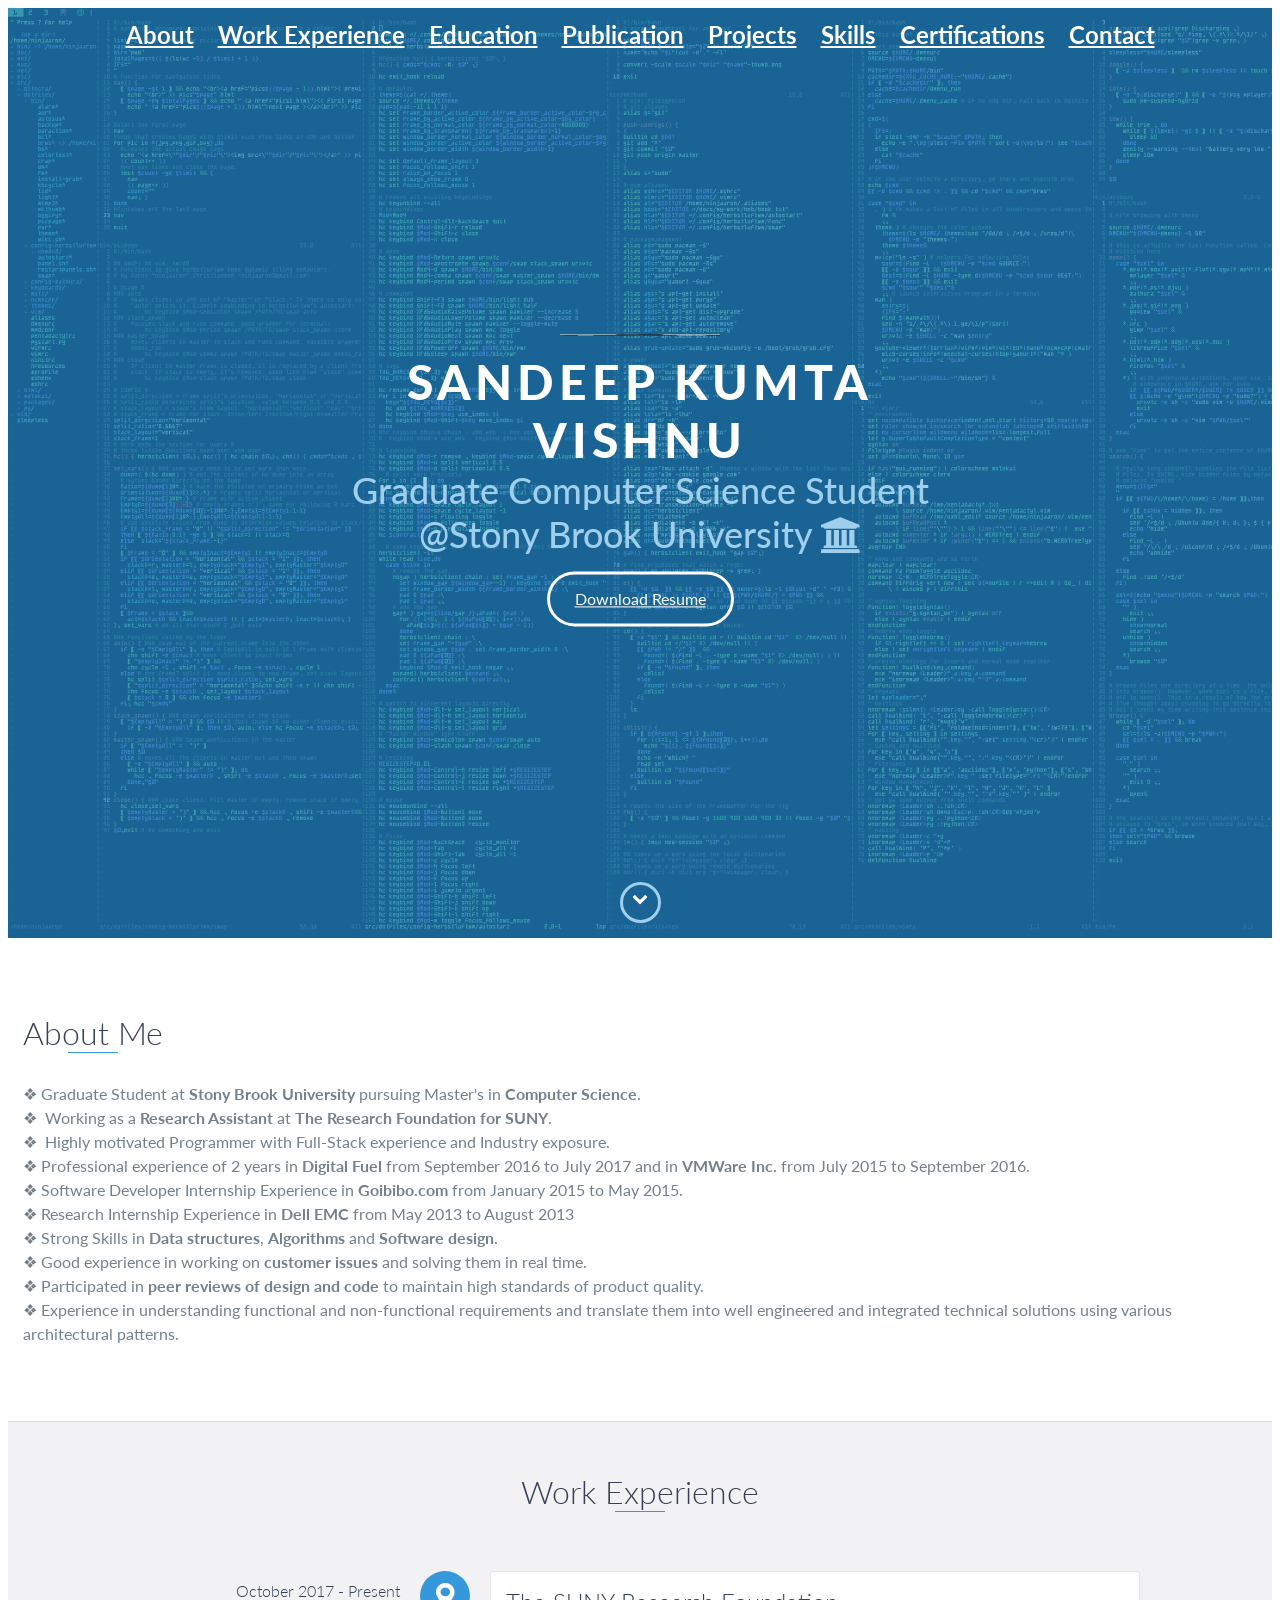
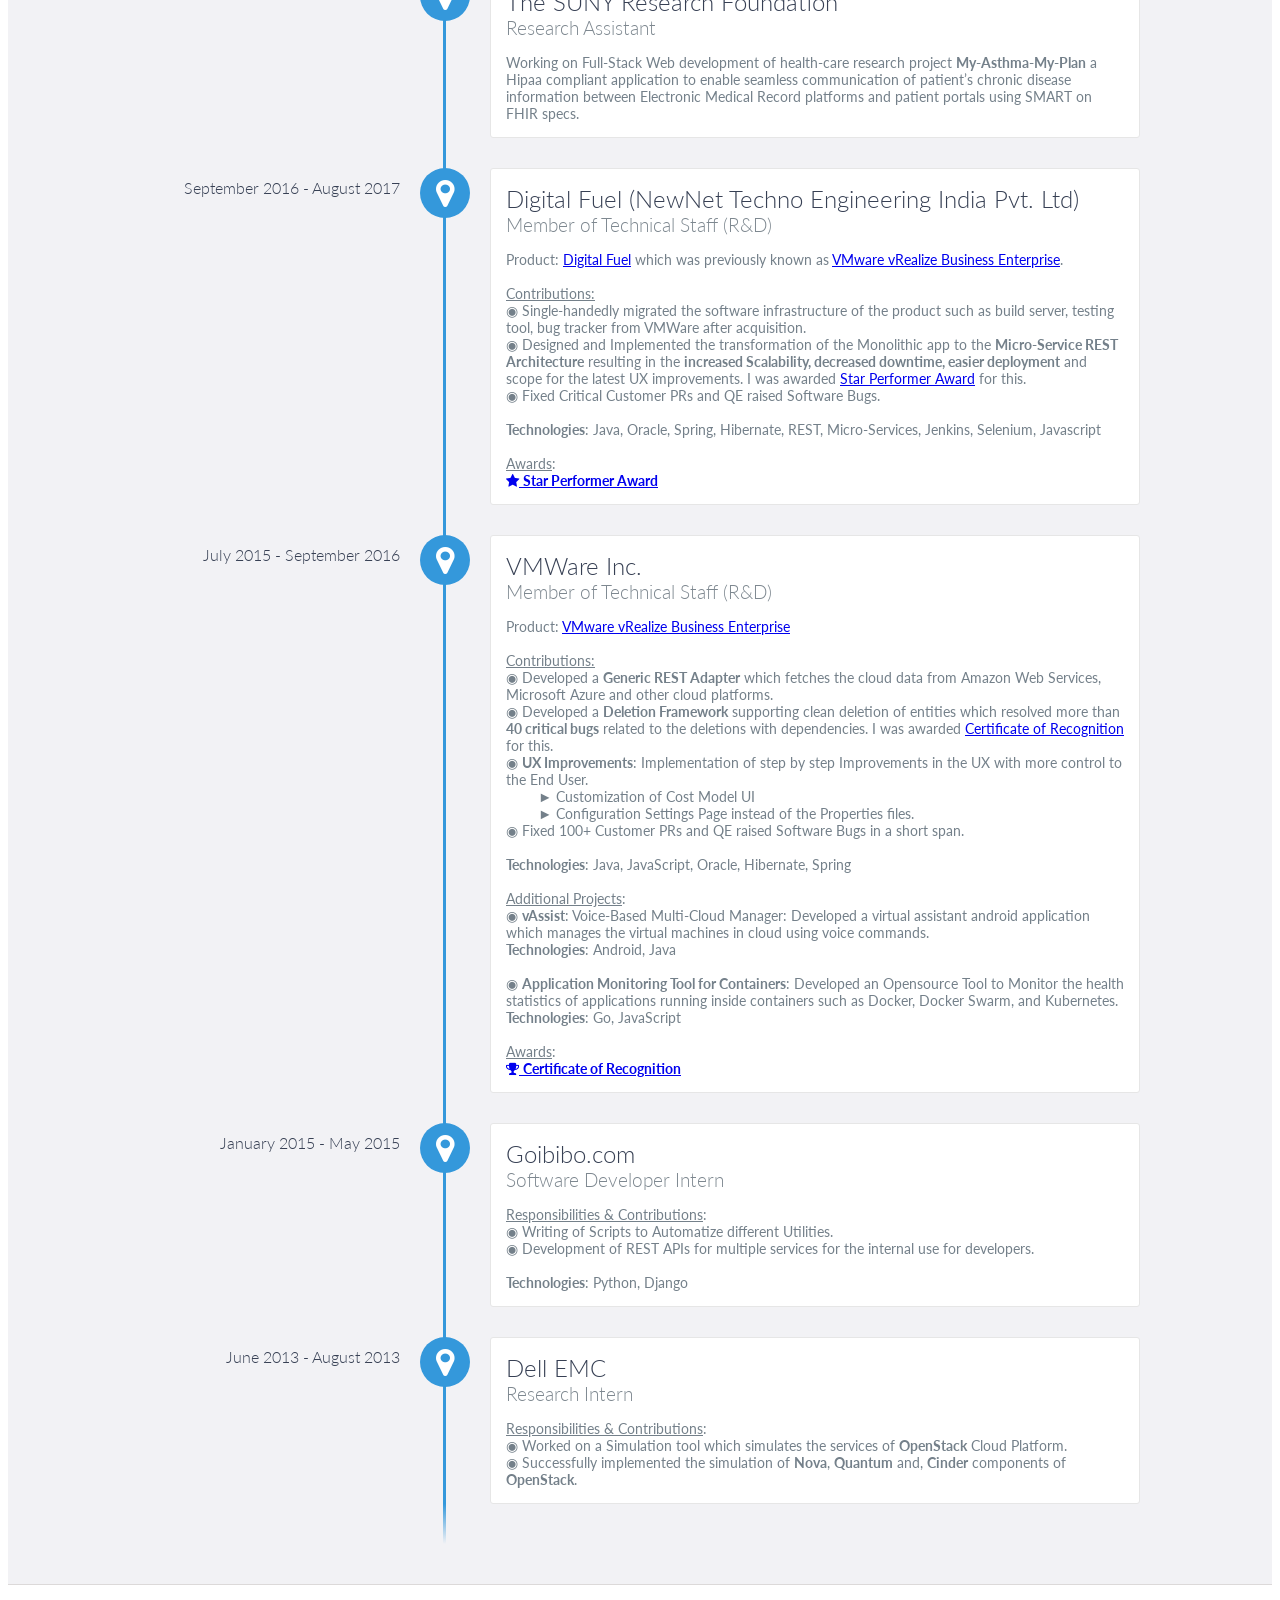
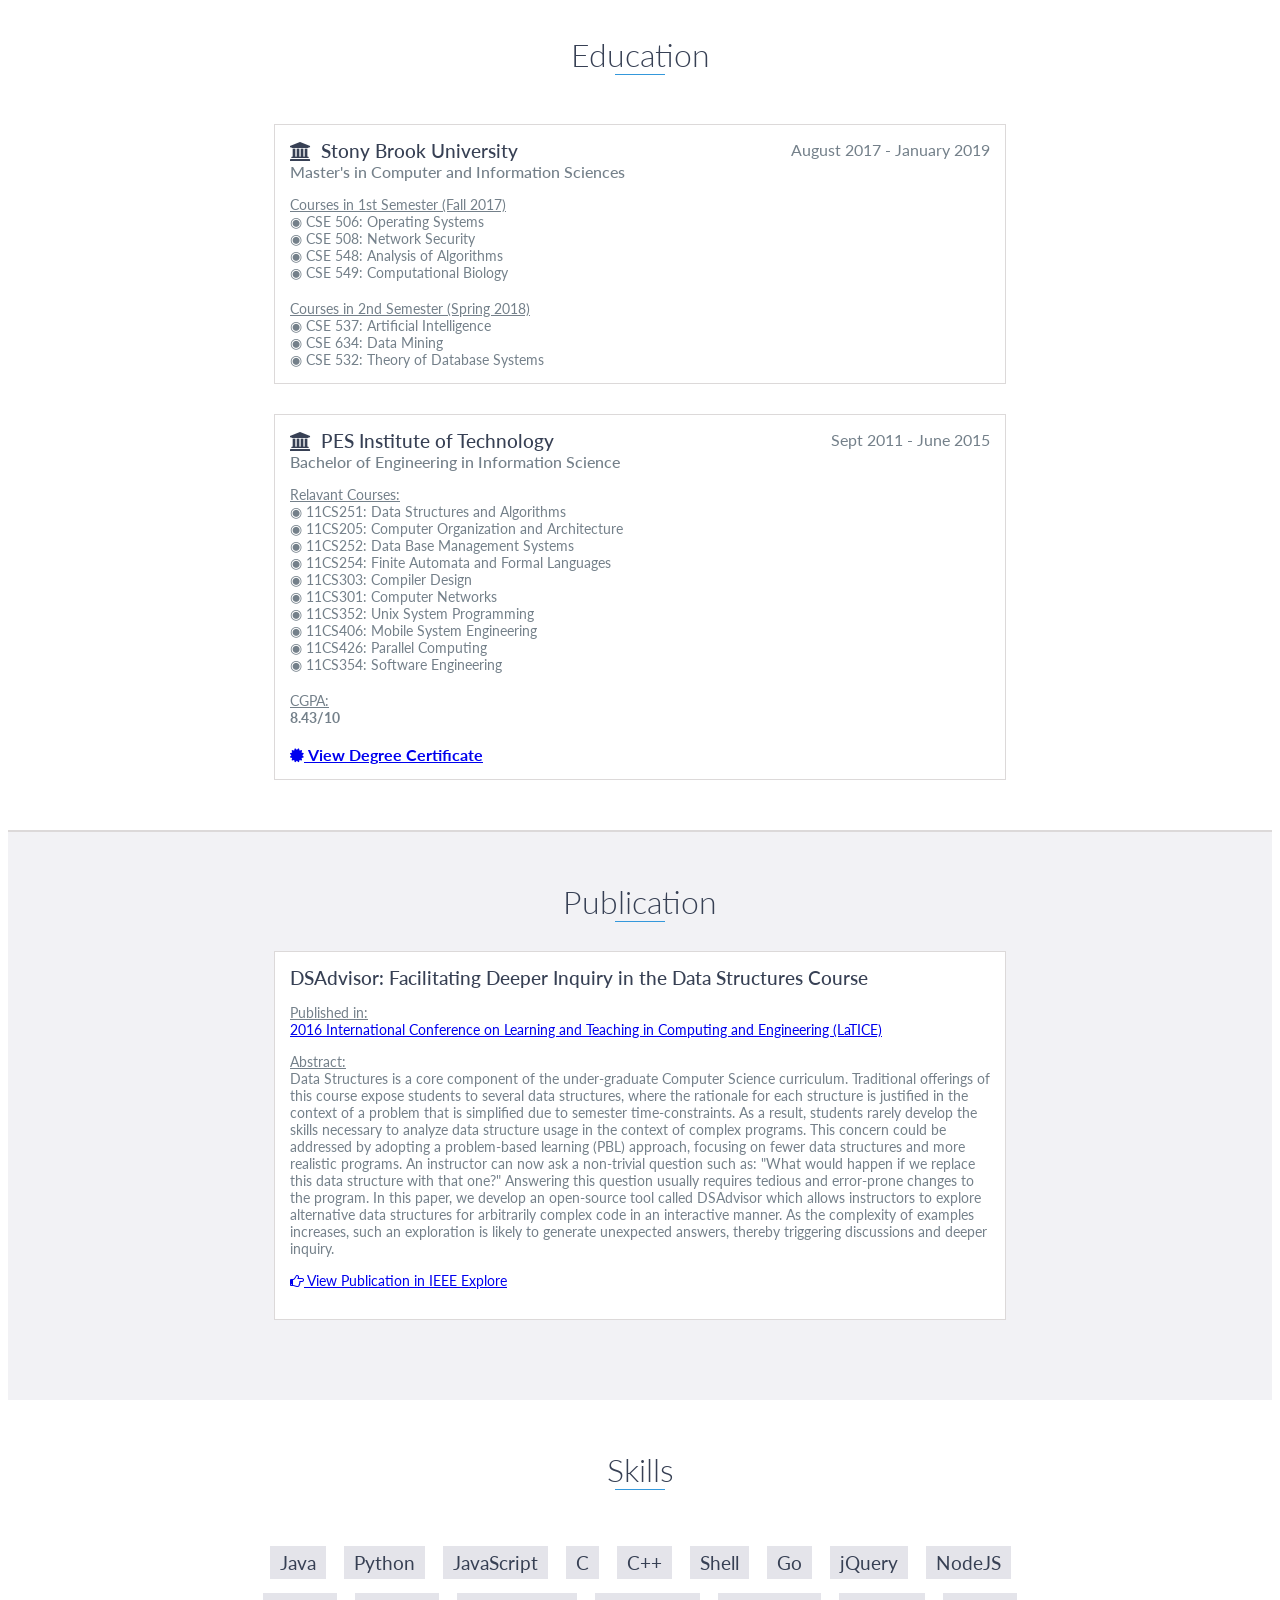
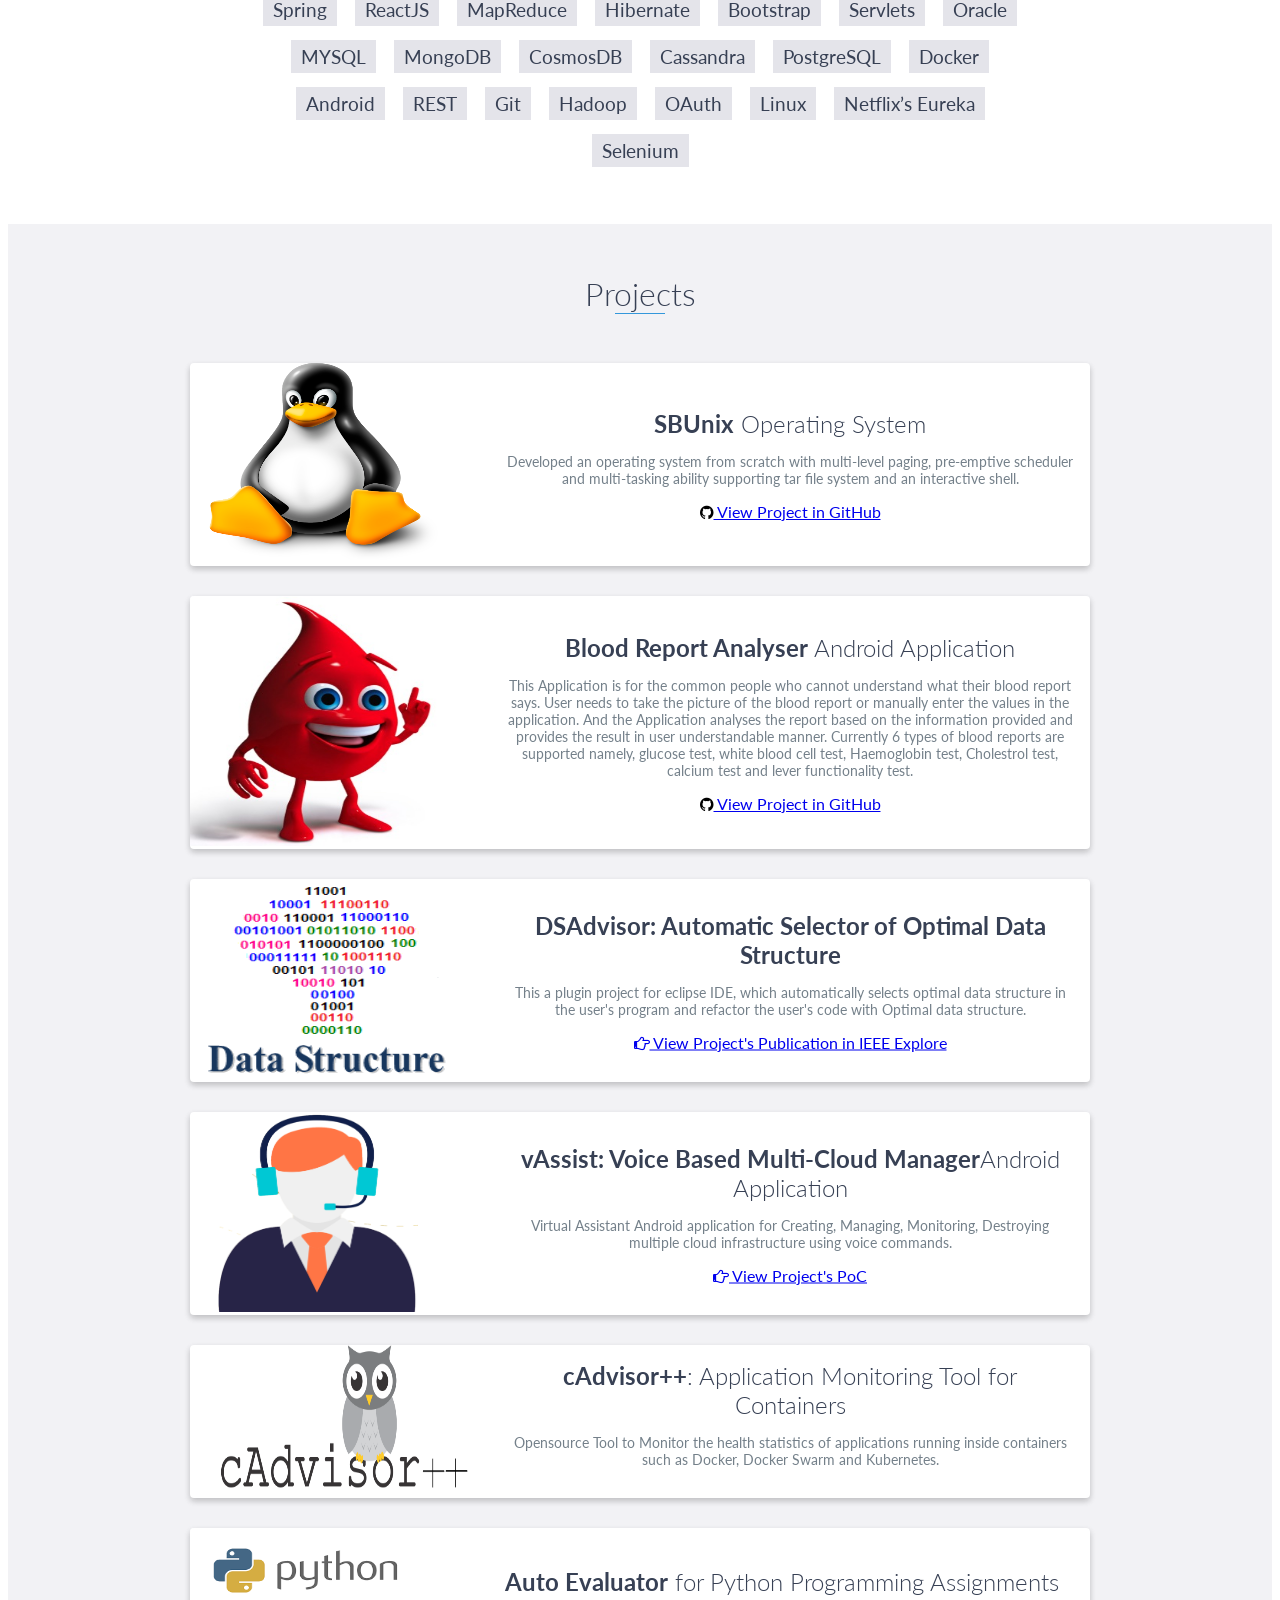
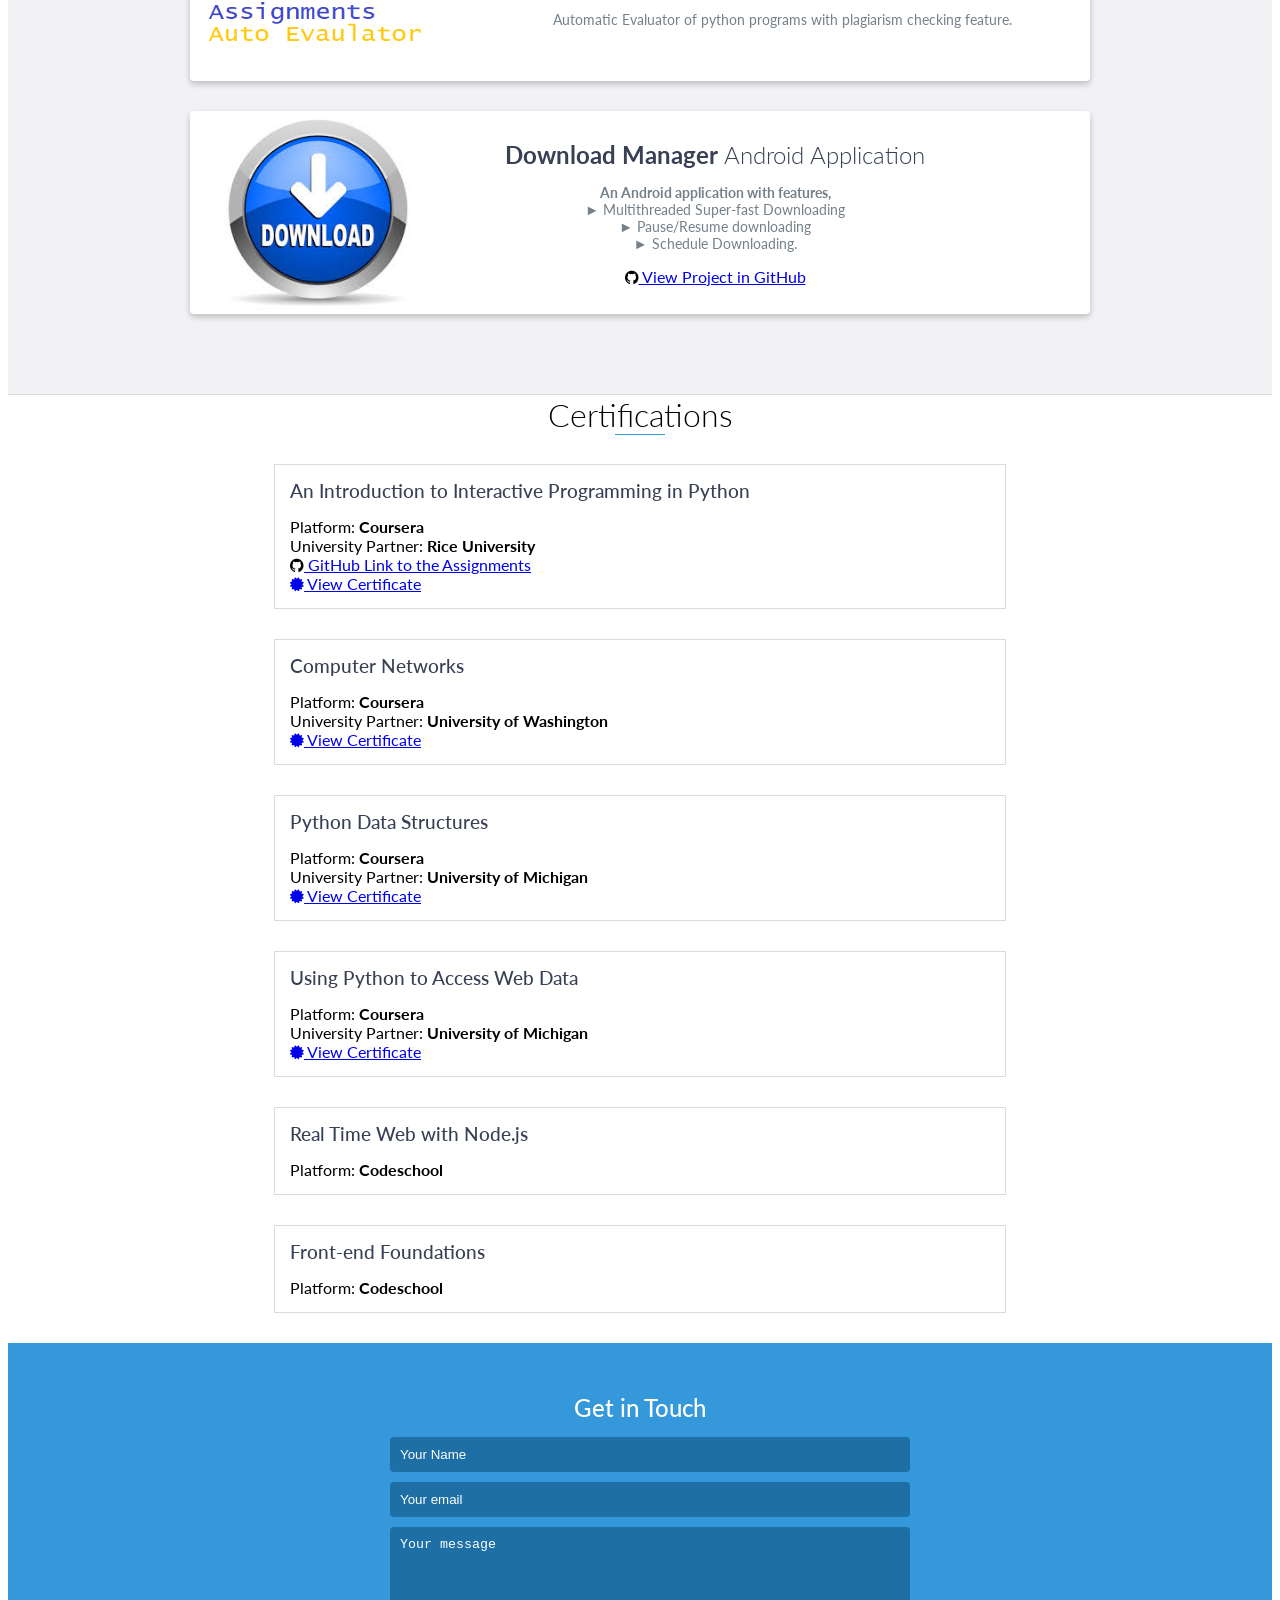
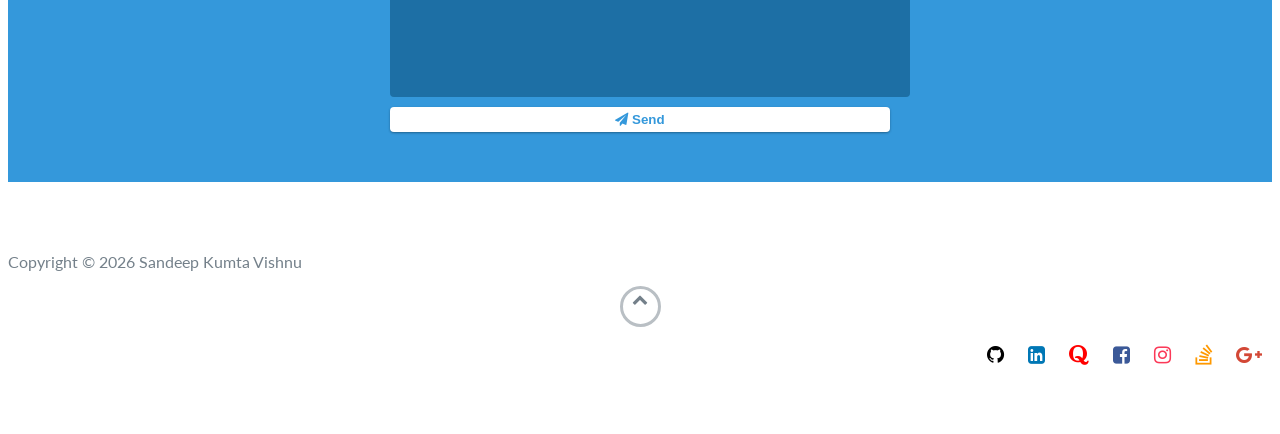
==== index.html @ 2f2628b5 "Updates" ====
<!DOCTYPE html>
<html class="no-js" lang="en">
   <head>
      <meta charset="utf-8">
      <meta content="IE=edge" http-equiv="X-UA-Compatible">
      <meta content="width=device-width, initial-scale=1" name="viewport">
      <title>Sandeep</title>
      <link href="favicon.ico" rel="shortcut icon" type="image/x-icon">
      <link href="favicon.ico" rel="icon" type="image/x-icon">
      <link href="https://fonts.googleapis.com/css?family=Lato:300,400,700,900" rel="stylesheet">
      <link href="https://cdnjs.cloudflare.com/ajax/libs/font-awesome/4.7.0/css/font-awesome.min.css" rel="stylesheet">
      <link href="css/bootstrap.min.css" rel="stylesheet">
      <link href="css/styles.css" rel="stylesheet">
   </head>
   <body>
      <!-- End #mobile-menu-toggle -->
      <header>
         <div id="mobile-menu-close">
            <span>Close</span> <i aria-hidden="true" class="fa fa-times"></i>
         </div>
         <ul class="shadow" id="menu">
            <li>
               <a href="#about"><font size="5"><b>About</b></font></a>
            </li>
            <li>
               <a href="#experience"><font size="5"><b>Work Experience</b></font></a>
            </li>
            <li>
               <a href="#education"><font size="5"><b>Education</b></font></a>
            </li>
            <li>
               <a href="#publication"><font size="5"><b>Publication</b></font></a>
            </li>
            <li>
               <a href="#projects"><font size="5"><b>Projects</b></font></a>
            </li>
            <li>
               <a href="#skills"><font size="5"><b>Skills</b></font></a>
            </li>
            <li>
               <a href="#certifications"><font size="5"><b>Certifications</b></font></a>
            </li>
            <li>
               <a href="#contact"><font size="5"><b>Contact</b></font></a>
            </li>
         </ul>
      </header>
      <!-- End header -->
      <div id="lead">
         <div id="lead-content">
            <img class="img-thumbnail" height="1" src="sandeep.jpg" width="160px">
            <h1>Sandeep Kumta Vishnu</h1>
            <h2>Graduate Computer Science Student @Stony Brook University&nbsp;<i aria-hidden="true" class="fa fa-university"></i></h2>
            <!-- <a class="btn-rounded-white" href="https://drive.google.com/open?id=14sevQg8IXMa0qnfXevB3T677UlJFNpxS" target="_blank">Download Resume</a> -->
            <a class="btn-rounded-white" href="Sandeep_Resume.pdf" target="_blank">Download Resume</a>
         </div>
         <!-- End #lead-content -->
         <div id="lead-overlay"></div>
         <div id="lead-down">
            <span><i aria-hidden="true" class="fa fa-chevron-down"></i></span>
         </div>
         <!-- End #lead-down -->
      </div>
      <!-- End #lead -->
      <div id="about">
         <div class="container">
            <div class="row">
               <div class="col-md-4">
                  <h2 class="heading">About Me</h2>
               </div>
               <div class="col-md-8">
                  <p style="line-height: 1.5;">&#10070;&nbsp;Graduate Student at <b>Stony Brook University</b> pursuing Master's in <b>Computer Science</b>.
                  	<br> &#10070;&nbsp; Working as a <b>Research Assistant</b> at <b>The Research Foundation for SUNY</b>.
                  	<br> &#10070;&nbsp; Highly motivated Programmer with Full-Stack experience and Industry exposure.
                     <br> &#10070;&nbsp;Professional experience of 2 years in <b>Digital Fuel</b> from September 2016 to July 2017 and in <b>VMWare Inc.</b> from July 2015 to September 2016.
                     <br> &#10070;&nbsp;Software Developer Internship Experience in <b>Goibibo.com</b> from January 2015 to May 2015.
                     <br> &#10070;&nbsp;Research Internship Experience in <b>Dell EMC</b> from May 2013 to August 2013
                     <br> &#10070;&nbsp;Strong Skills in <b>Data structures</b>, <b>Algorithms</b> and <b>Software design.</b>
                     <br> &#10070;&nbsp;Good experience in working on <b>customer issues</b> and solving them in real time.
                     <br> &#10070;&nbsp;Participated in <b>peer reviews of design and code</b> to maintain high standards of product quality.
                     <br> &#10070;&nbsp;Experience in understanding functional and non-functional requirements and translate them into well engineered and integrated technical solutions using various architectural patterns.
                     <br>
                  </p>
               </div>
            </div>
         </div>
      </div>
      <!-- End #about -->
      <div class="background-alt" id="experience">
         <h2 class="heading">Work Experience</h2>
         <div id="experience-timeline">
            <div data-date="October 2017 - Present">
               <h3>The SUNY Research Foundation</h3>
               <h4>Research Assistant</h4>
               <p>
               	Working on Full-Stack Web development of health-care research project <b>My-Asthma-My-Plan</b> a Hipaa compliant application to enable seamless communication of patient’s chronic disease information between Electronic Medical Record platforms and patient portals using SMART on FHIR specs.
               </p>
            </div>
            <div data-date="September 2016 - August 2017">
               <h3>Digital Fuel (NewNet Techno Engineering India Pvt. Ltd)</h3>
               <h4>Member of Technical Staff (R&#38;D)</h4>
               <p>Product: <a href="https://digitalfuel.com/"><u>Digital Fuel</u></a> which was previously known as <a href="https://www.vmware.com/uk/products/vrealize-business.html"><u>VMware vRealize Business Enterprise</u></a>.
                  <br>
                  <br>
                  <u>Contributions:</u>
                  <br> &#9673; Single-handedly migrated the software infrastructure of the product such as build server, testing tool, bug tracker from VMWare after acquisition.
                  <br> &#9673; Designed and Implemented the transformation of the Monolithic app to the <b>Micro-Service REST Architecture</b> resulting in the <b>increased Scalability, decreased downtime, easier deployment</b> and scope for the latest UX improvements. I was awarded <a href="#star_performer">Star Performer Award</a> for this.
                  <br> &#9673; Fixed Critical Customer PRs and QE raised Software Bugs.
                  <br>
                  <br>
                  <b>Technologies</b>: Java, Oracle, Spring, Hibernate, REST, Micro-Services, Jenkins, Selenium, Javascript
                  <br>
                  <br>
                  <u>Awards</u>:
                  <br>
                  <a id="star_performer" href="https://drive.google.com/open?id=0B-1DdNOIQd2hTGJ3QzJQR1lEd1E" target="_blank"><i aria-hidden="true" class="fa fa-star"></i>&nbsp;<b>Star Performer Award</b></a>
               </p>
            </div>
            <div data-date="July 2015 - September 2016">
               <h3>VMWare Inc.</h3>
               <h4>Member of Technical Staff (R&#38;D)</h4>
               <p>Product: <a href="https://www.vmware.com/uk/products/vrealize-business.html"><u>VMware vRealize Business Enterprise</u></a>
                  <br>
                  <br>
                  <u>Contributions:</u>
                  <br> &#9673; Developed a <b>Generic REST Adapter</b> which fetches the cloud data from Amazon Web Services, Microsoft Azure and other cloud platforms.
                  <br> &#9673; Developed a <b>Deletion Framework</b> supporting clean deletion of entities which resolved more than <b>40 critical bugs</b> related to the deletions with dependencies. I was awarded <a href="#certificate_of_recognition">Certificate of Recognition</a> for this.
                  <br> &#9673; <b>UX Improvements</b>: Implementation of step by step Improvements in the UX with more control to the End User.
                  <br> &nbsp;&nbsp;&nbsp;&nbsp;&nbsp;&nbsp;&nbsp;&nbsp;&#9658; Customization of Cost Model UI
                  <br> &nbsp;&nbsp;&nbsp;&nbsp;&nbsp;&nbsp;&nbsp;&nbsp;&#9658; Configuration Settings Page instead of the Properties files.
                  <br> &#9673; Fixed 100+ Customer PRs and QE raised Software Bugs in a short span. 
                  <br>
                  <br>
                  <b>Technologies</b>: Java, JavaScript, Oracle, Hibernate, Spring
                  <br>
                  <br>
                  <u>Additional Projects</u>:
                  <br> &#9673; <b>vAssist</b>: Voice-Based Multi-Cloud Manager: Developed a virtual assistant android application which manages the virtual machines in cloud using voice commands.
                  <br>
                  <b>Technologies</b>: Android, Java
                  <br>
                  <br> &#9673; <b>Application Monitoring Tool for Containers</b>: Developed an Opensource Tool to Monitor the health statistics of applications running inside containers such as Docker, Docker Swarm, and Kubernetes.
                  <br>
                  <b>Technologies</b>: Go, JavaScript
                  <br>
                  <br>
                  <u>Awards</u>:
                  <br>
                  <a id="certificate_of_recognition" href="https://drive.google.com/open?id=0B-1DdNOIQd2hcjY5Ykx1MzBRU2c" target="_blank"><i aria-hidden="true" class="fa fa-trophy"></i>&nbsp;<b>Certificate of Recognition</b></a>
               </p>
            </div>
            <div data-date="January 2015 - May 2015">
               <h3>Goibibo.com</h3>
               <h4>Software Developer Intern</h4>
               <p><u>Responsibilities &#38; Contributions</u>:
                  <br> &#9673; Writing of Scripts to Automatize different Utilities.
                  <br> &#9673; Development of REST APIs for multiple services for the internal use for developers.
                  <br>
                  <br>
                  <b>Technologies</b>: Python, Django
               </p>
            </div>
            <div data-date="June 2013 - August 2013">
               <h3>Dell EMC</h3>
               <h4>Research Intern</h4>
               <p><u>Responsibilities &#38; Contributions</u>:
                  <br> &#9673; Worked on a Simulation tool which simulates the services of <b>OpenStack</b> Cloud Platform.
                  <br> &#9673; Successfully implemented the simulation of <b>Nova</b>, <b>Quantum</b> and, <b>Cinder</b> components of <b>OpenStack</b>.
               </p>
            </div>
         </div>
      </div>
      <!-- End #experience -->
      <div id="education">
         <h2 class="heading">Education</h2>
         <div class="education-block">
            <h3><i aria-hidden="true" class="fa fa-university"></i>&nbsp;&nbsp;Stony Brook University</h3>
            <span class="education-date">August 2017 - January 2019</span>
            <h4>Master's in Computer and Information Sciences</h4>
            <p><u>Courses in 1st Semester (Fall 2017)</u>
               <br> &#9673; CSE 506: Operating Systems
               <br> &#9673; CSE 508: Network Security
               <br> &#9673; CSE 548: Analysis of Algorithms
               <br> &#9673; CSE 549: Computational Biology
            </p><br>
            <p><u>Courses in 2nd Semester (Spring 2018)</u>
               <br> &#9673; CSE 537: Artificial Intelligence              
               <br> &#9673; CSE 634: Data Mining
               <br> &#9673; CSE 532: Theory of Database Systems
            </p>
         </div>
         <!-- End .education-block -->
         <div class="education-block">
            <h3><i aria-hidden="true" class="fa fa-university"></i>&nbsp;&nbsp;PES Institute of Technology</h3>
            <span class="education-date">Sept 2011 - June 2015</span>
            <h4>Bachelor of Engineering in Information Science</h4>
            <p>
               <u>Relavant Courses:</u><br>
               &#9673; 11CS251: Data Structures and Algorithms<br>
               &#9673; 11CS205: Computer Organization and Architecture<br>
               &#9673; 11CS252: Data Base Management Systems<br>
               &#9673; 11CS254: Finite Automata and Formal Languages<br>
               &#9673; 11CS303: Compiler Design<br>
               &#9673; 11CS301: Computer Networks<br>
               &#9673; 11CS352: Unix System Programming<br>
               &#9673; 11CS406: Mobile System Engineering<br>
               &#9673; 11CS426: Parallel Computing<br>
               &#9673; 11CS354: Software Engineering
            </p>
            <br>
            <p>
               <u>CGPA:</u><br>
               <b>8.43/10</b>
            </p>
            <br>
            <a href="https://drive.google.com/open?id=0B-1DdNOIQd2hbTBjRnRGYktMLXc" target="_blank"><i aria-hidden="true" class="fa fa-certificate"></i>&nbsp;<b>View Degree Certificate</b></a></p>
         </div>
         <!-- End .education-block -->
      </div>
      <!-- End #education -->
      <div class="optional-section background-alt" id="publication">
         <h2 class="heading">Publication</h2>
         <div class="optional-section-block">
            <h3>DSAdvisor: Facilitating Deeper Inquiry in the Data Structures Course</h3>
            <p><u>Published in:</u>
               <br>
               <a href="http://ieeexplore.ieee.org/xpl/mostRecentIssue.jsp?punumber=7738012" target="_blank">2016 International Conference on Learning and Teaching in Computing and Engineering (LaTICE)</a>
            </p>
            <p><u>Abstract:</u>
               <br> Data Structures is a core component of the under-graduate Computer Science curriculum. Traditional offerings of this course expose students to several data structures, where the rationale for each structure is justified in the context of a problem that is simplified due to semester time-constraints. As a result, students rarely develop the skills necessary to analyze data structure usage in the context of complex programs. This concern could be addressed by adopting a problem-based learning (PBL) approach, focusing on fewer data structures and more realistic programs. An instructor can now ask a non-trivial question such as: "What would happen if we replace this data structure with that one?" Answering this question usually requires tedious and error-prone changes to the program. In this paper, we develop an open-source tool called DSAdvisor which allows instructors to explore alternative data structures for arbitrarily complex code in an interactive manner. As the complexity of examples increases, such an exploration is likely to generate unexpected answers, thereby triggering discussions and deeper inquiry.
            </p>
            <p><a href="http://ieeexplore.ieee.org/document/7743151" target="_blank"><i aria-hidden="true" class="fa fa-hand-o-right"></i>&nbsp;View Publication in IEEE Explore</a></p>
         </div>
      </div>
      <!-- End .optional-section-block -->
      <div id="skills">
         <h2 class="heading">Skills</h2>
         <ul>
            <li>Java</li>
            <li>Python</li>
            <li>JavaScript</li>
            <li>C</li>
            <li>C++</li>
            <li>Shell</li>
            <li>Go</li>
            <li>jQuery</li>
            <li>NodeJS</li>
            <li>Spring</li>
            <li>ReactJS</li>
            <li>MapReduce</li>
            <li>Hibernate</li>
            <li>Bootstrap</li>
            <li>Servlets</li>
            <li>Oracle</li>
            <li>MYSQL</li>
            <li>MongoDB</li>
            <li>CosmosDB</li>
            <li>Cassandra</li>
            <li>PostgreSQL</li>
            <li>Docker</li>
            <li>Android</li>
            <li>REST</li>
            <li>Git</li>
            <li>Hadoop</li>
            <li>OAuth</li>
            <li>Linux</li>
            <li>Netflix’s Eureka</li>
            <li>Selenium</li>
         </ul>
      </div>
      <!-- End #skills -->
      <div class="background-alt" id="projects">
         <h2 class="heading">Projects</h2>
         <div class="container">
            <div class="row">
            	<div class="project shadow-large">
                  <div class="project-image"><img alt="Blood Icon" src="images/LINUX-LOGO.png" style="width:250px;height:200px;"></div>
                  <!-- End .project-image -->
                  <div class="project-info">
                     <h3><b>SBUnix</b> Operating System</h3>
                     <p>Developed an operating system from scratch with multi-level paging, pre-emptive scheduler and multi-tasking ability supporting tar file system and an interactive shell.</p>
                     <a href="https://github.com/sandeepkv93/SBUnix"><i aria-hidden="true" class="fa fa-github" style="color:black"></i>&nbsp;View Project in GitHub</a>
                  </div>
                  <!-- End .project-info -->
               </div>
               <!-- End .project -->

               <div class="project shadow-large">
                  <div class="project-image"><img alt="Blood Icon" src="images/bloodtest.jpg" style="width:250px;height:250px;"></div>
                  <!-- End .project-image -->
                  <div class="project-info">
                     <h3><b>Blood Report Analyser</b> Android Application</h3>
                     <p>This Application is for the common people who cannot understand what their blood report says. User needs to take the picture of the blood report or manually enter the values in the application. And the Application analyses the report based on the information provided and provides the result in user understandable manner. Currently 6 types of blood reports are supported namely, glucose test, white blood cell test, Haemoglobin test, Cholestrol test, calcium test and lever functionality test.</p>
                     <a href="https://github.com/sandeepkv93/Blood-Report-Analyser"><i aria-hidden="true" class="fa fa-github" style="color:black"></i>&nbsp;View Project in GitHub</a>
                  </div>
                  <!-- End .project-info -->
               </div>
               <!-- End .project -->
               <div class="project shadow-large">
                  <div class="project-image">&nbsp;&nbsp;&nbsp;<img alt="Blood Icon" src="images/ds.png" style="width:250px;height:200px;"></div>
                  <!-- End .project-image -->
                  <div class="project-info">
                     <h3><b>DSAdvisor: Automatic Selector of Optimal Data Structure</b></h3>
                     <p>This a plugin project for eclipse IDE, which automatically selects optimal data structure in the user's program and refactor the user's code with Optimal data structure.</p>
                     <a href="http://ieeexplore.ieee.org/document/7743151" target="_blank"><i aria-hidden="true" class="fa fa-hand-o-right"></i>&nbsp;View Project's Publication in IEEE Explore</a>
                  </div>
                  <!-- End .project-info -->
               </div>
               <!-- End .project -->
               <div class="project shadow-large">
                  <div class="project-image">&nbsp;&nbsp;&nbsp;&nbsp;&nbsp;&nbsp;&nbsp;<img alt="Blood Icon" src="images/assistant.png" style="width:200px;height:200px;"></div>
                  <!-- End .project-image -->
                  <div class="project-info">
                     <h3><b>vAssist: Voice Based Multi-Cloud Manager</b>Android Application</h3>
                     <p>Virtual Assistant Android application for Creating, Managing, Monitoring, Destroying multiple cloud infrastructure using voice commands.</p>
                     <a href="https://www.dropbox.com/s/cktp8z6jvwthw5f/PoC.mp4" target="_blank"><i aria-hidden="true" class="fa fa-hand-o-right"></i>&nbsp;View Project's PoC</a>
                  </div>
                  <!-- End .project-info -->
               </div>
               <!-- End .project -->
               <div class="project shadow-large">
                  <div class="project-image">&nbsp;&nbsp;&nbsp;&nbsp;&nbsp;&nbsp;&nbsp;<img alt="Blood Icon" src="images/cAdvisor++.png" style="width:250px;height:150px;"></div>
                  <!-- End .project-image -->
                  <div class="project-info">
                     <h3><b>cAdvisor++</b>: Application Monitoring Tool for Containers</h3>
                     <p>Opensource Tool to Monitor the health statistics of applications running inside containers such as Docker, Docker Swarm and Kubernetes.</p>
                  </div>
                  <!-- End .project-info -->
               </div>
               <!-- End .project -->
               <div class="project shadow-large">
                  <div class="project-image"><img alt="Blood Icon" src="images/python-homework.png" style="width:250px;height:150px;"></div>
                  <!-- End .project-image -->
                  <div class="project-info">
                     <h3><b>Auto Evaluator</b> for Python Programming Assignments</h3>
                     <p>Automatic Evaluator of python programs with plagiarism checking feature.</p>
                  </div>
                  <!-- End .project-info -->
               </div>
               <!-- End .project -->
               <div class="project shadow-large">
                  <div class="project-image">&nbsp;&nbsp;&nbsp;&nbsp;&nbsp;&nbsp;&nbsp;<img alt="Blood Icon" src="images/download.jpg" style="width:200px;height:200px;"></div>
                  <!-- End .project-image -->
                  <div class="project-info">
                     <h3><b>Download Manager</b> Android Application</h3>
                     <p><b>An Android application with features,</b>
                        <br> &#9658; Multithreaded Super-fast Downloading
                        <br> &#9658; Pause/Resume downloading
                        <br> &#9658; Schedule Downloading.
                     </p>
                     <a href="https://github.com/sandeepkv93/Multithreaded-Downloader" target="_blank"><i aria-hidden="true" class="fa fa-github" style="color:black"></i>&nbsp;View Project in GitHub</a>
                  </div>
                  <!-- End .project-info -->
               </div>
               <!-- End .project -->
            </div>
         </div>
      </div>
      <!-- End #projects -->
      <div class="education" id="certifications">
         <center>
            <h2 class="heading">Certifications</h2>
         </center>
         <div class="optional-section-block">
            <h3>An Introduction to Interactive Programming in Python</h3>
            Platform: <b>Coursera</b>
            <br> University Partner: <b>Rice University</b>
            <br>
            <a href="https://github.com/sandeepkv93/Coursera--Intractive-Python-Programming-" target="_blank"><i aria-hidden="true" class="fa fa-github" style="color:black"></i>&nbsp;GitHub Link to the Assignments</a>
            <br>
            <a href="https://drive.google.com/open?id=0B-1DdNOIQd2hREdoQTRKTUV5ZU0" target="_blank"><i aria-hidden="true" class="fa fa-certificate"></i>&nbsp;View Certificate</a>
         </div>
         <div class="optional-section-block">
            <h3>Computer Networks</h3>
            Platform: <b>Coursera</b>
            <br> University Partner: <b>University of Washington</b>
            <br>
            <a href="https://drive.google.com/open?id=0B-1DdNOIQd2hTElGdXd0NzFHRTA" target="_blank"><i aria-hidden="true" class="fa fa-certificate"></i>&nbsp;View Certificate</a>
         </div>
         <div class="optional-section-block">
            <h3>Python Data Structures</h3>
            Platform: <b>Coursera</b>
            <br> University Partner: <b>University of Michigan</b>
            <br>
            <a href="https://www.coursera.org/account/accomplishments/verify/U7WR9JAZ2RRL" target="_blank"><i aria-hidden="true" class="fa fa-certificate"></i>&nbsp;View Certificate</a>
         </div>
         <div class="optional-section-block">
            <h3>Using Python to Access Web Data</h3>
            Platform: <b>Coursera</b>
            <br> University Partner: <b>University of Michigan</b>
            <br>
            <a href="https://www.coursera.org/account/accomplishments/verify/Z32YJ2RJYKM6" target="_blank"><i aria-hidden="true" class="fa fa-certificate"></i>&nbsp;View Certificate</a>
         </div>
         <div class="optional-section-block">
            <h3>Real Time Web with Node.js</h3>
            Platform: <b>Codeschool</b>
         </div>
         <div class="optional-section-block">
            <h3>Front-end Foundations</h3>
            Platform: <b>Codeschool</b>
         </div>
      </div>
      <div id="contact">
         <div id="contact-form">
            <form action="https://script.google.com/macros/s/AKfycbzWp9KBGHjMYldh4r4dnkxvkKFWgCE5gcSc5vp9kUv6YG5IFqY/exec" id="gform" method="post" name="gform" target="_blank">
               <!--<input type="hidden" name="Subject" value="Contact request from personal website" />-->
               <h2>Get in Touch</h2>
               <input name="Name" placeholder="Your Name" required="" type="text">
               <input name="Email" placeholder="Your email" required="" type="email">
               <textarea name="message" placeholder="Your message" required=""></textarea>
               <button class="button-success pure-button button-xlarge" onclick="loaded()"><i class="fa fa-paper-plane"></i>&nbsp;Send</button>
            </form>
            <div id="thankyou_message" style="display:none;"></div>
         </div>
      </div>
      <!-- End #contact-form -->
      <!-- End #contact -->
      <footer>
         <div class="container">
            <div class="row">
               <div class="col-sm-5 copyright">
                  <p>
                     Copyright &copy; <script type="text/javascript">document.write(new Date().getFullYear());</script>
                     Sandeep Kumta Vishnu
                  </p>
               </div>
               <div class="col-sm-2 top">
                  <span id="to-top"><i aria-hidden="true" class="fa fa-chevron-up"></i></span>
               </div>
               <div class="col-sm-5 social">
                  <ul>
                     <li>
                        <a href="https://github.com/sandeepkv93" target="_blank"><i aria-hidden="true" class="fa fa-github" style="color:black"></i></a>
                     </li>
                     <li>
                        <a href="https://www.linkedin.com/in/sandeepkv93/" target="_blank"><i aria-hidden="true" class="fa fa-linkedin-square" style="color:#0077B5"></i></a>
                     </li>
                     <li>
                        <a href="https://www.quora.com/profile/Sandeep-Kv-3" target="_blank"><i class="fa fa-quora" style="color:red"></i></a>
                     </li>
                     <li>
                        <a href="https://www.facebook.com/Sandeepkv93" target="_blank"><i aria-hidden="true" class="fa fa-facebook-square" style="color:#3b5998"></i></a>
                     </li>
                     <li>
                        <a href="https://www.instagram.com/sandeep.kv.8" target="_blank"><i aria-hidden="true" class="fa fa-instagram" style="color:#fb3958"></i></a>
                     </li>
                     <li>
                        <a href="https://stackoverflow.com/users/6945817/sandeep-kv" target="_blank"><i aria-hidden="true" class="fa fa-stack-overflow" style="color:#FF9900"></i></a>
                     </li>
                     <li>
                        <a href="https://plus.google.com/+SandeepKv93" target="_blank"><i aria-hidden="true" class="fa fa-google-plus" style="color:#d34836"></i></a>
                     </li>
                  </ul>
               </div>
            </div>
         </div>
      </footer>
      <!-- End footer -->
      <script src="https://ajax.googleapis.com/ajax/libs/jquery/1.12.4/jquery.min.js"></script>
      <script src="js/scripts.min.js"></script>
      <script src="form-submission-handler.js" type="text/javascript"></script>
   </body>
</html>
---- css/styles.css ----
body {
    font-family: 'Lato', sans-serif;
    font-size: 16px
}
body.active {
    overflow: hidden;
    z-index: -1
}
.no-js #experience-timeline>div {
    background: #fff;
    padding: 10px;
    margin-bottom: 10px;
    border: 1px solid #dcd9d9
}
.no-js #experience-timeline>div h3 {
    font-size: 1.5em;
    font-weight: 300;
    color: #374054;
    display: inline-block;
    margin: 0
}
.no-js #experience-timeline>div h4 {
    font-size: 1.2em;
    font-weight: 300;
    color: #7e8890;
    margin: 0 0 15px 0
}
.no-js #experience-timeline>div p {
    color: #74808a;
    font-size: 0.9em;
    margin: 0
}
.no-js #experience-timeline:before,
.no-js #experience-timeline:after {
    content: none
}
@-webkit-keyframes dropHeader {
    0% {
        -webkit-transform: translateY(-100%);
        transform: translateY(-100%)
    }
    100% {
        -webkit-transform: translateY(0);
        transform: translateY(0)
    }
}
@keyframes dropHeader {
    0% {
        -webkit-transform: translateY(-100%);
        transform: translateY(-100%)
    }
    100% {
        -webkit-transform: translateY(0);
        transform: translateY(0)
    }
}
header {
    position: absolute;
    top: 0;
    left: 0;
    right: 0;
    text-align: center;
    z-index: 10;
    -webkit-animation-name: dropHeader;
    animation-name: dropHeader;
    -webkit-animation-iteration-count: 1;
    animation-iteration-count: 1;
    -webkit-animation-timing-function: ease;
    animation-timing-function: ease;
    -webkit-animation-duration: 0.75s;
    animation-duration: 0.75s
}
header ul {
    display: inline-block;
    background: #fff;
    text-align: center;
    padding: 10px;
    margin: 0;
    border-bottom-right-radius: 4px;
    border-bottom-left-radius: 4px
}
header li {
    display: inline-block
}
header a {
    display: block;
    font-size: 150%;
    color: #ffffff;
    padding: 10px
}
header a:hover {
    color: #217dbb;
    text-decoration: none;
    background: #eee;
    border-radius: 15px
}


header a:focus {
    color: #217dbb;
    text-decoration: none;
    background: #eee;
    border-radius: 15px
}
header.active {
    display: block
}
header.sticky {
    position: fixed;
    z-index: 999
}
#menu.active {
    display: block
}
#mobile-menu-open {
    display: none;
    cursor: pointer;
    position: fixed;
    right: 15px;
    top: 10px;
    color: #3498db;
    font-size: 1.5em;
    z-index: 20;
    padding: 0 7px;
    border-radius: 4px;
    background: #fff
}
#mobile-menu-close {
    display: none;
    text-align: right;
    width: 100%;
    background: #fff;
    font-size: 1.5em;
    padding-right: 15px;
    padding-top: 10px;
    cursor: pointer;
    color: #3498db
}
#mobile-menu-close span {
    font-size: 0.5em;
    text-transform: uppercase
}
#mobile-menu-close i {
    vertical-align: middle
}
footer {
    padding: 50px 0
}
.copyright {
    padding-top: 20px
}
.copyright p {
    margin: 0;
    color: #74808a
}
.top {
    text-align: center
}
.top span {
    cursor: pointer;
    display: block;
    margin: 15px auto 0 auto;
    width: 35px;
    height: 35px;
    border-radius: 50%;
    border: 3px solid #b9bfc4;
    text-align: center
}
.top i {
    color: #74808a
}
.social {
    text-align: right
}
.social ul {
    margin: 5px 0 0 0;
    padding: 0
}
.social li {
    display: inline-block;
    font-size: 1.25em;
    list-style: none
}
.social a {
    display: block;
    color: #74808a;
    padding: 10px
}
.social a:hover {
    color: #3498db
}
.btn-rounded-white {
    display: inline-block;
    color: #fff;
    padding: 15px 25px;
    border: 3px solid #fff;
    border-radius: 30px;
    -webkit-transition: .5s ease all;
    transition: .5s ease all
}
.btn-rounded-white:hover {
    color: #3498db;
    background: #fff;
    text-decoration: none
}
.shadow {
    background: rgba(33, 125, 187, 0.0);
}
.shadow-large {
    box-shadow: 0 3px 6px rgba(0, 0, 0, 0.08), 0 3px 6px rgba(0, 0, 0, 0.15)
}
.heading {
    position: relative;
    display: inline-block;
    font-size: 2em;
    font-weight: 300;
    margin: 0 0 30px 0
}
.heading:after {
    position: absolute;
    content: '';
    top: 100%;
    height: 1px;
    width: 50px;
    left: 0;
    right: 0;
    margin: 0 auto;
    background: #3498db
}
.background-alt {
    background: #f2f2f5
}
#lead {
    position: relative;
    height: 100vh;
    min-height: 500px;
    max-height: 1080px;
    background: url(../images/lead-bg.jpg);
    background-size: cover;
    padding: 15px;
    overflow: hidden
}
#lead-content {
    position: absolute;
    z-index: 10;
    top: 50%;
    left: 50%;
    -webkit-transform: translate(-50%, -50%);
    transform: translate(-50%, -50%);
    text-align: center
}
#lead-content h1,
#lead-content h2 {
    margin: 0
}
#lead-content h1 {
    color: #fff;
    font-weight: 900;
    font-size: 3em;
    text-transform: uppercase;
    letter-spacing: 0.1em;
    line-height: 1.2em;
    margin-top:15px;
}
#lead-content h2 {
    color: #a0cfee;
    font-weight: 500;
    font-size: 2.25em;
    margin-bottom: 15px
}
#lead-overlay {
    position: absolute;
    height: 100%;
    width: 100%;
    top: 0;
    right: 0;
    bottom: 0;
    left: 0;
    background: rgba(33, 125, 187, 0.8);
    z-index: 1
}
#lead-down {
    position: absolute;
    left: 0;
    right: 0;
    width: 100%;
    text-align: center;
    z-index: 10;
    bottom: 15px;
    color: #fff
}
#lead-down span {
    cursor: pointer;
    display: block;
    margin: 0 auto;
    width: 35px;
    height: 35px;
    border-radius: 50%;
    border: 3px solid #a0cfee;
    text-align: center
}
#lead-down i {
    -webkit-animation: pulsate 1.5s ease;
    animation: pulsate 1.5s ease;
    -webkit-animation-iteration-count: infinite;
    animation-iteration-count: infinite;
    padding-top: 5px
}
@-webkit-keyframes pulsate {
    0% {
        -webkit-transform: scale(1, 1);
        transform: scale(1, 1)
    }
    50% {
        -webkit-transform: scale(1.2, 1.2);
        transform: scale(1.2, 1.2)
    }
    100% {
        -webkit-transform: scale(1, 1);
        transform: scale(1, 1)
    }
}
@keyframes pulsate {
    0% {
        -webkit-transform: scale(1, 1);
        transform: scale(1, 1)
    }
    50% {
        -webkit-transform: scale(1.2, 1.2);
        transform: scale(1.2, 1.2)
    }
    100% {
        -webkit-transform: scale(1, 1);
        transform: scale(1, 1)
    }
}
#about {
    padding: 75px 15px;
    border-bottom: 1px solid #dcd9d9
}
#about h2 {
    color: #374054
}
#about p {
    color: #74808a;
    margin: 0
}
#experience {
    padding: 50px 15px;
    text-align: center;
    border-bottom: 1px solid #dcd9d9
}
#experience h2 {
    color: #374054
}
#experience-timeline {
    margin: 30px auto 0 auto;
    position: relative;
    max-width: 1000px
}
#experience-timeline:before {
    position: absolute;
    content: '';
    top: 0;
    bottom: 0;
    left: 303px;
    right: auto;
    height: 100%;
    width: 3px;
    background: #3498db;
    z-index: 0
}
#experience-timeline:after {
    position: absolute;
    content: '';
    width: 3px;
    height: 40px;
    background: #3498db;
    background: -webkit-linear-gradient(top, #3498db, rgba(52, 152, 219, 0));
    background: linear-gradient(to bottom, #3498db, rgba(52, 152, 219, 0));
    top: 100%;
    left: 303px
}
.vtimeline-content {
    margin-left: 350px;
    background: #fff;
    border: 1px solid #e6e6e6;
    padding: 15px;
    border-radius: 3px;
    text-align: left
}
.vtimeline-content h3 {
    font-size: 1.5em;
    font-weight: 300;
    color: #374054;
    display: inline-block;
    margin: 0
}
.vtimeline-content h4 {
    font-size: 1.2em;
    font-weight: 300;
    color: #7e8890;
    margin: 0 0 15px 0
}
.vtimeline-content p {
    color: #74808a;
    font-size: 0.9em;
    margin: 0
}
.vtimeline-point {
    position: relative;
    display: block;
    vertical-align: top;
    margin-bottom: 30px
}
.vtimeline-icon {
    position: relative;
    color: #fff;
    width: 50px;
    height: 50px;
    background: #3498db;
    border-radius: 50%;
    float: left;
    z-index: 99;
    margin-left: 280px
}
.vtimeline-icon i {
    display: block;
    font-size: 2em;
    margin-top: 10px
}
.vtimeline-date {
    width: 260px;
    text-align: right;
    position: absolute;
    left: 0;
    top: 10px;
    font-weight: 300;
    color: #374054
}
#education {
    padding: 50px 15px 20px 15px;
    border-bottom: 1px solid #dcd9d9;
    text-align: center
}
#education h2 {
    color: #374054;
    margin-bottom: 50px
}
.education-block {
    max-width: 700px;
    margin: 0 auto 30px auto;
    padding: 15px;
    border: 1px solid #dcd9d9;
    text-align: left
}
.education-block h3 {
    font-weight: 500;
    float: left;
    margin: 0;
    color: #374054
}
.education-block span {
    color: #74808a;
    float: right
}
.education-block h4 {
    color: #74808a;
    clear: both;
    font-weight: 500;
    margin: 0 0 15px 0
}
.education-block p,
.education-block ul {
    margin: 0;
    color: #74808a;
    font-size: 0.9em
}
.education-block ul {
    padding: 0 0 0 15px
}
#projects {
    padding: 50px 15px;
    border-bottom: 1px solid #dcd9d9;
    text-align: center
}
#projects h2 {
    color: #374054;
    margin-bottom: 50px
}
.project {
    position: relative;
    max-width: 900px;
    margin: 0 auto 30px auto;
    overflow: hidden;
    background: #fff;
    border-radius: 4px
}
.project-image {
    float: left
}
.project-info {
    position: absolute;
    top: 50%;
    -webkit-transform: translateY(-50%);
    transform: translateY(-50%);
    margin-left: 300px;
    padding: 15px
}
.project-info h3 {
    font-size: 1.5em;
    font-weight: 300;
    color: #374054;
    margin: 0 0 15px 0
}
.project-info p {
    color: #74808a;
    margin: 0 0 15px 0;
    font-size: 0.9em
}
#more-projects {
    display: none
}
#skills {
    padding: 50px 15px;
    text-align: center
}
#skills h2 {
    color: #374054;
    margin-bottom: 50px
}
#skills ul {
    display: block;
    margin: 0 auto;
    padding: 0;
    max-width: 800px
}
#skills li {
    display: inline-block;
    margin: 7px;
    padding: 5px 10px;
    color: #374054;
    background: #e4e4ea;
    list-style: none;
    cursor: default;
    font-size: 1.2em
}
#contact {
    padding: 50px 15px;
    background: #3498db;
    text-align: center
}
#contact h2 {
    margin: 0 0 15px 0;
    color: #fff;
    font-weight: 500
}
#contact-form {
    max-width: 500px;
    margin: 0 auto
}
#contact-form input,
#contact-form textarea {
    display: block;
    width: 100%;
    padding: 10px;
    border-radius: 4px;
    border: none;
    margin-bottom: 10px;
    background: #1d6fa5;
    color: #fff;
    -webkit-transition: .5s ease all;
    transition: .5s ease all
}
#contact-form input::-webkit-input-placeholder,
#contact-form textarea::-webkit-input-placeholder {
    color: #fff
}
#contact-form input:-moz-placeholder,
#contact-form textarea:-moz-placeholder {
    color: #fff;
    opacity: 1
}
#contact-form input::-moz-placeholder,
#contact-form textarea::-moz-placeholder {
    color: #fff;
    opacity: 1
}
#contact-form input:-ms-input-placeholder,
#contact-form textarea:-ms-input-placeholder {
    color: #fff
}
#contact-form input:focus,
#contact-form textarea:focus {
    outline: none;
    background: #16527a
}
#contact-form textarea {
    height: 150px;
    resize: none
}
#contact-form button {
    display: block;
    width: 100%;
    background: #fff;
    border-radius: 4px;
    padding: 5px 10px;
    border: none;
    color: #3498db;
    font-weight: 700;
    box-shadow: 0 1px 3px rgba(0, 0, 0, 0.12), 0 1px 2px rgba(0, 0, 0, 0.24);
    -webkit-transition: .5s ease all;
    transition: .5s ease all
}
#contact-form button:hover {
    box-shadow: 0 10px 20px rgba(0, 0, 0, 0.19), 0 6px 6px rgba(0, 0, 0, 0.23)
}
.optional-section {
    padding: 50px 15px;
    text-align: center;
    border-top: 1px solid #dcd9d9
}
.optional-section h2 {
    color: #374054
}
.optional-section-block {
    max-width: 700px;
    margin: 0 auto 30px auto;
    padding: 15px;
    border: 1px solid #dcd9d9;
    background: #fff;
    text-align: left
}
.optional-section-block h3 {
    font-weight: 500;
    margin: 0 0 15px 0;
    color: #374054
}
.optional-section-block h4 {
    color: #74808a;
    clear: both;
    font-weight: 500;
    margin: 0 0 15px 0
}
.optional-section-block p,
.optional-section-block ul {
    margin: 0 0 15px 0;
    color: #74808a;
    font-size: 0.9em
}
.optional-section-block ul {
    padding: 0 0 0 15px
}
@media only screen and (max-width: 750px) {
    #experience-timeline:before,
    #experience-timeline:after {
        left: 23px
    }
    .vtimeline-date {
        width: auto;
        text-align: left;
        position: relative;
        margin-bottom: 15px;
        display: block;
        margin-left: 70px
    }
    .vtimeline-icon {
        margin-left: 0
    }
    .vtimeline-content {
        margin-left: 70px
    }
}
@media only screen and (max-width: 992px) {
    #lead {
        height: auto;
        min-height: auto;
        max-height: auto;
        padding: 100px 15px
    }
    #lead-content {
        position: relative;
        -webkit-transform: none;
        transform: none;
        left: auto;
        top: auto
    }
    #lead-content h1 {
        font-size: 3em
    }
    #lead-content h2 {
        font-size: 1.75em
    }
    #about {
        text-align: center
    }
    #about p {
        text-align: left
    }
}
@media only screen and (max-width: 768px) {
    header {
        position: fixed;
        display: none;
        z-index: 999;
        -webkit-animation: none;
        animation: none;
        bottom: 0;
        height: 100%
    }
    #mobile-menu-open,
    #mobile-menu-close {
        display: block
    }
    #menu {
        height: 100%;
        overflow-y: auto;
        box-shadow: none;
        border-radius: 0;
        width: 100%
    }
    #menu li {
        display: block;
        margin-bottom: 10px
    }
    #lead-content h1 {
        font-size: 2em
    }
    #lead-content h2 {
        font-size: 1.3em
    }
    #lead-content a {
        padding: 10px 20px
    }
    #lead-down {
        display: none
    }
    .education-block h3,
    .education-block span {
        float: none
    }
    .project-image {
        display: none
    }
    .project-info {
        position: relative;
        margin: 0;
        top: auto;
        -webkit-transform: none;
        transform: none
    }
    footer {
        text-align: center
    }
    .social {
        text-align: center
    }
}
@media only screen and (max-width: 480px) {
    #lead-content h1 {
        font-size: 1.5em
    }
    #lead-content h2 {
        font-size: 1em
    }
    #lead-content a {
        font-size: 0.9em;
        padding: 5px 10px
    }
}
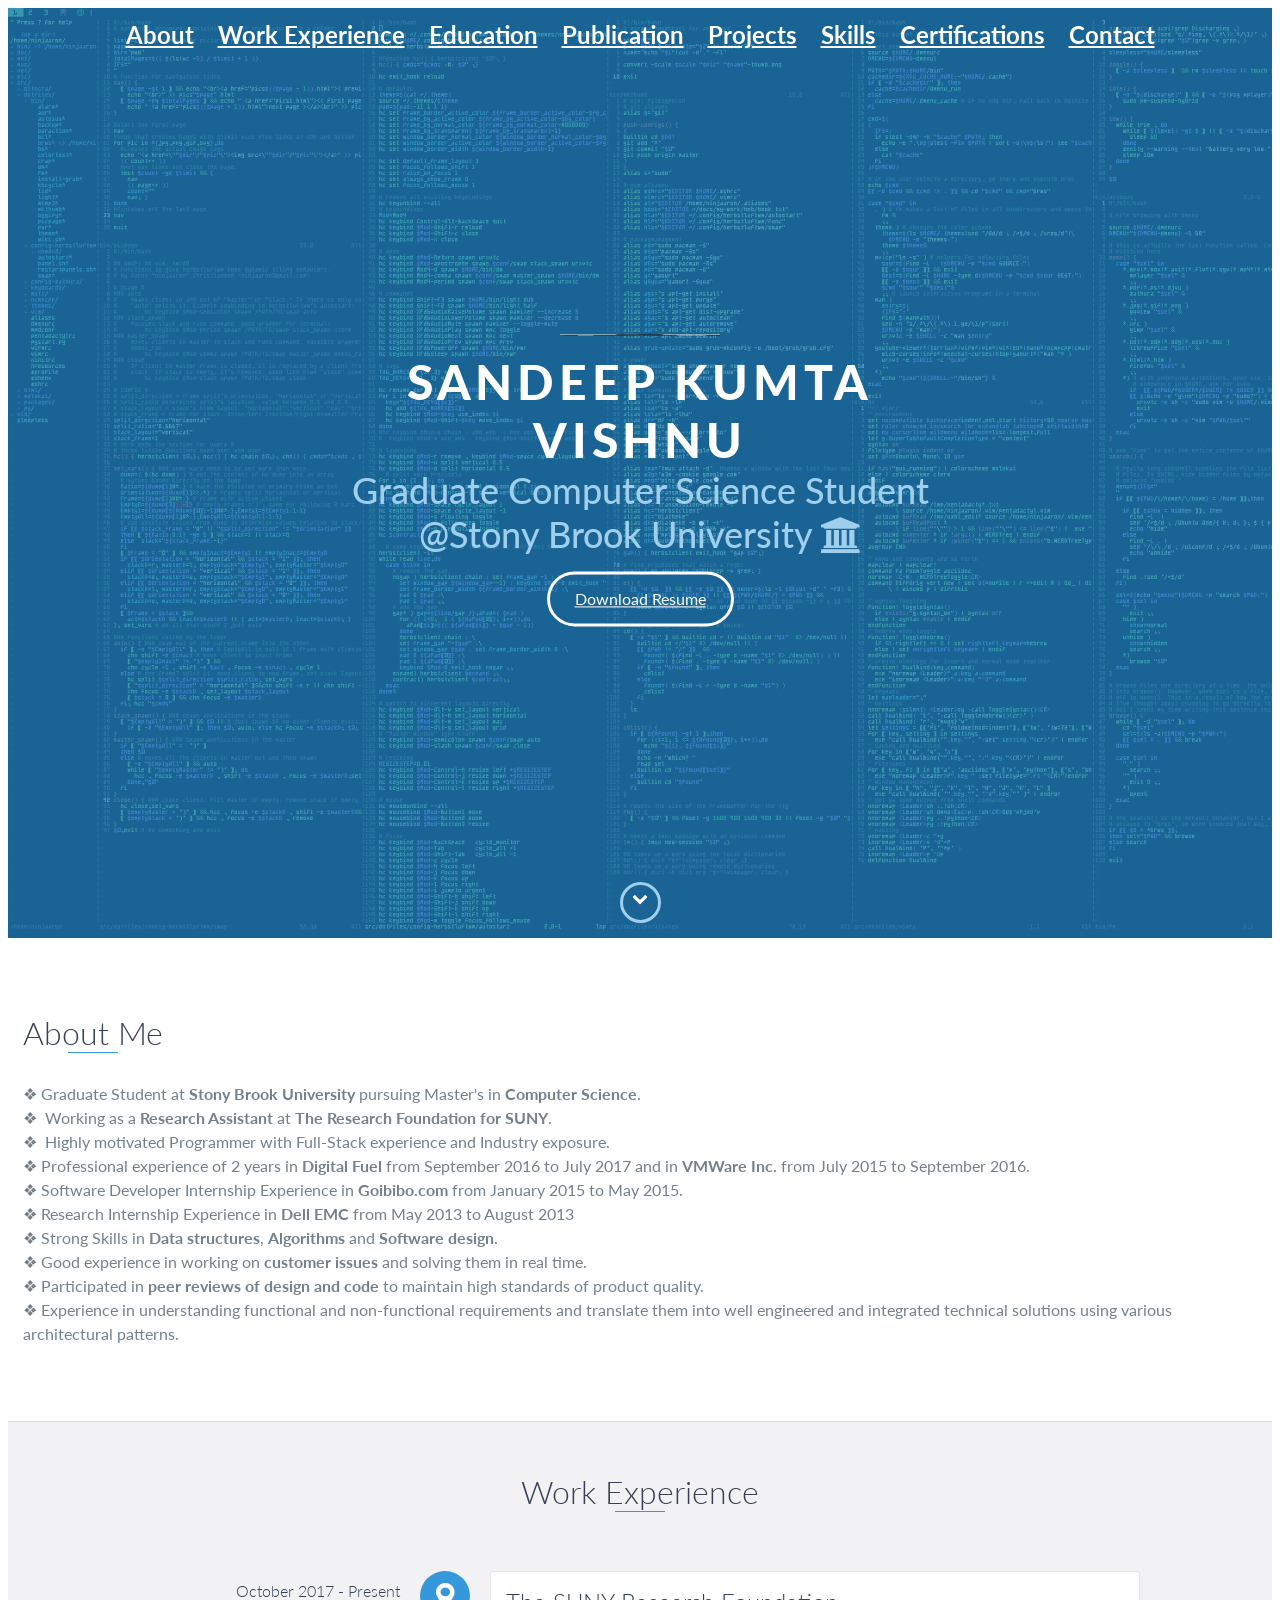
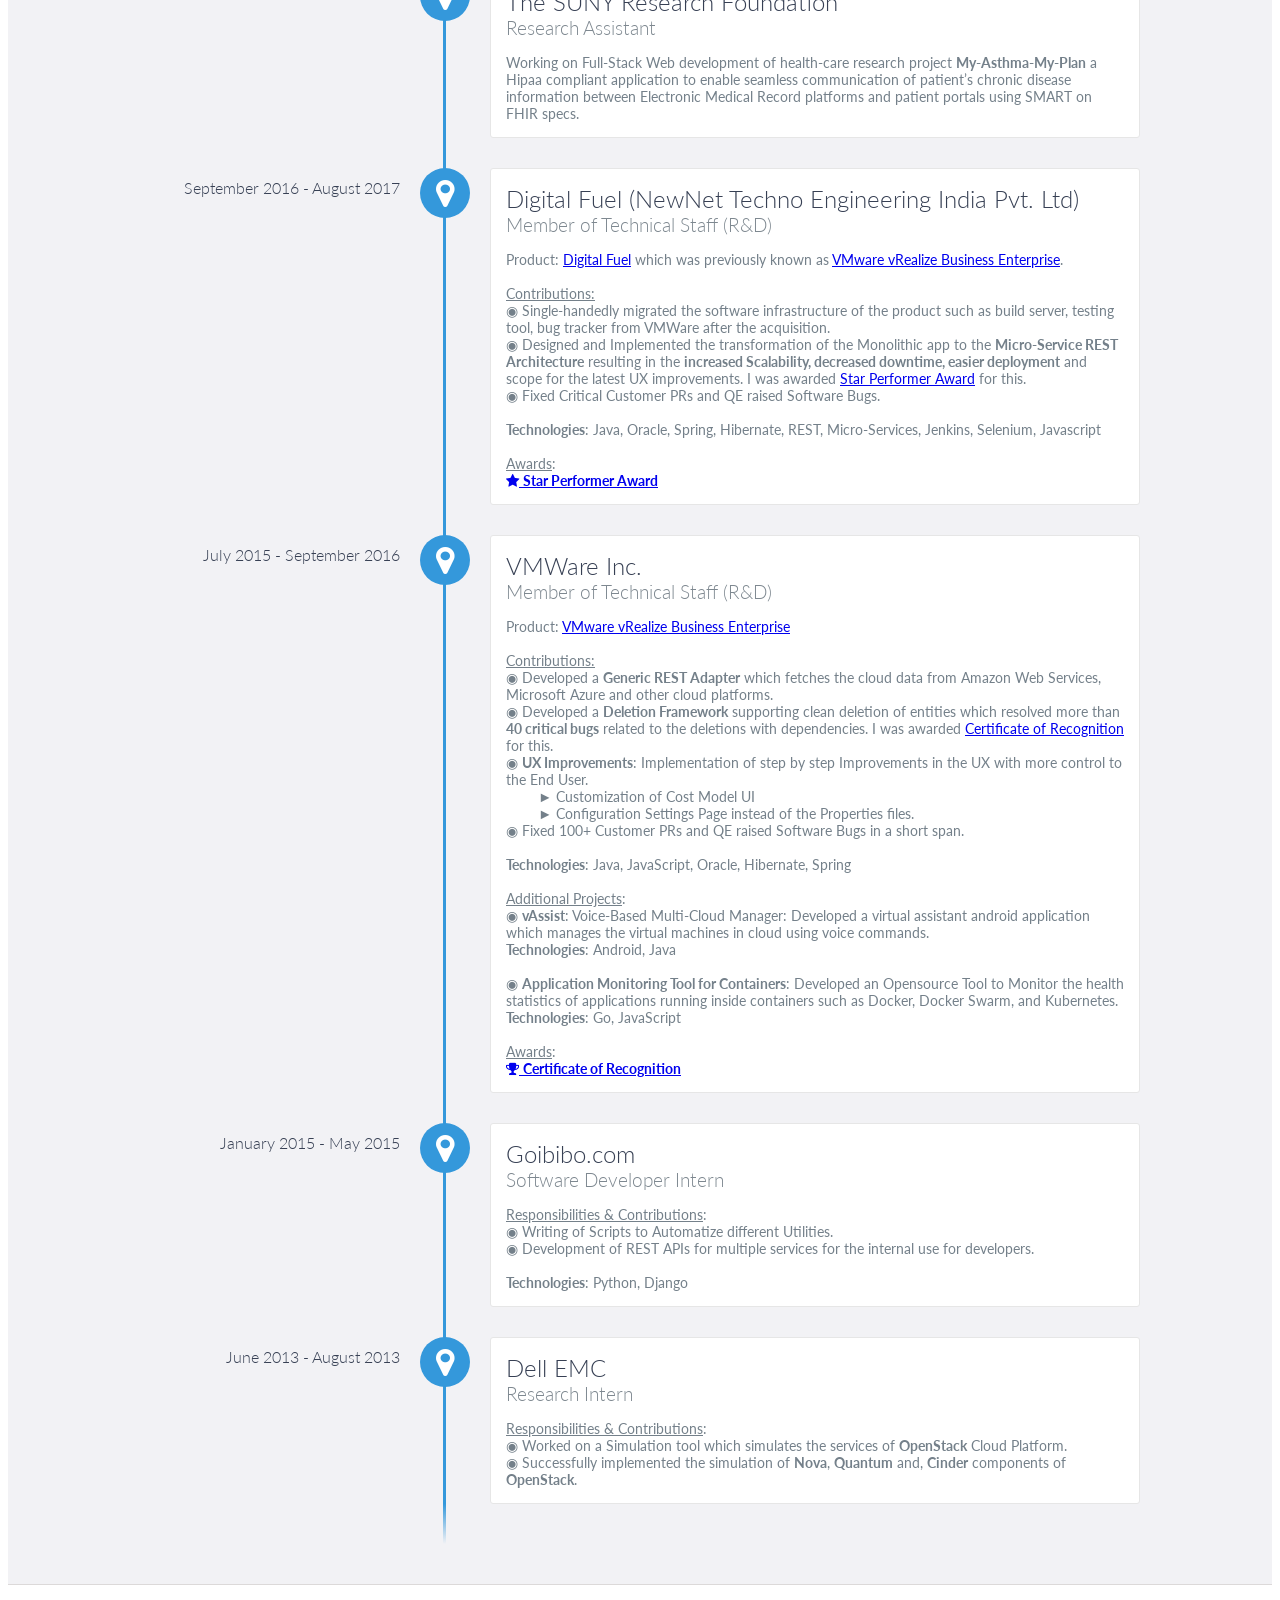
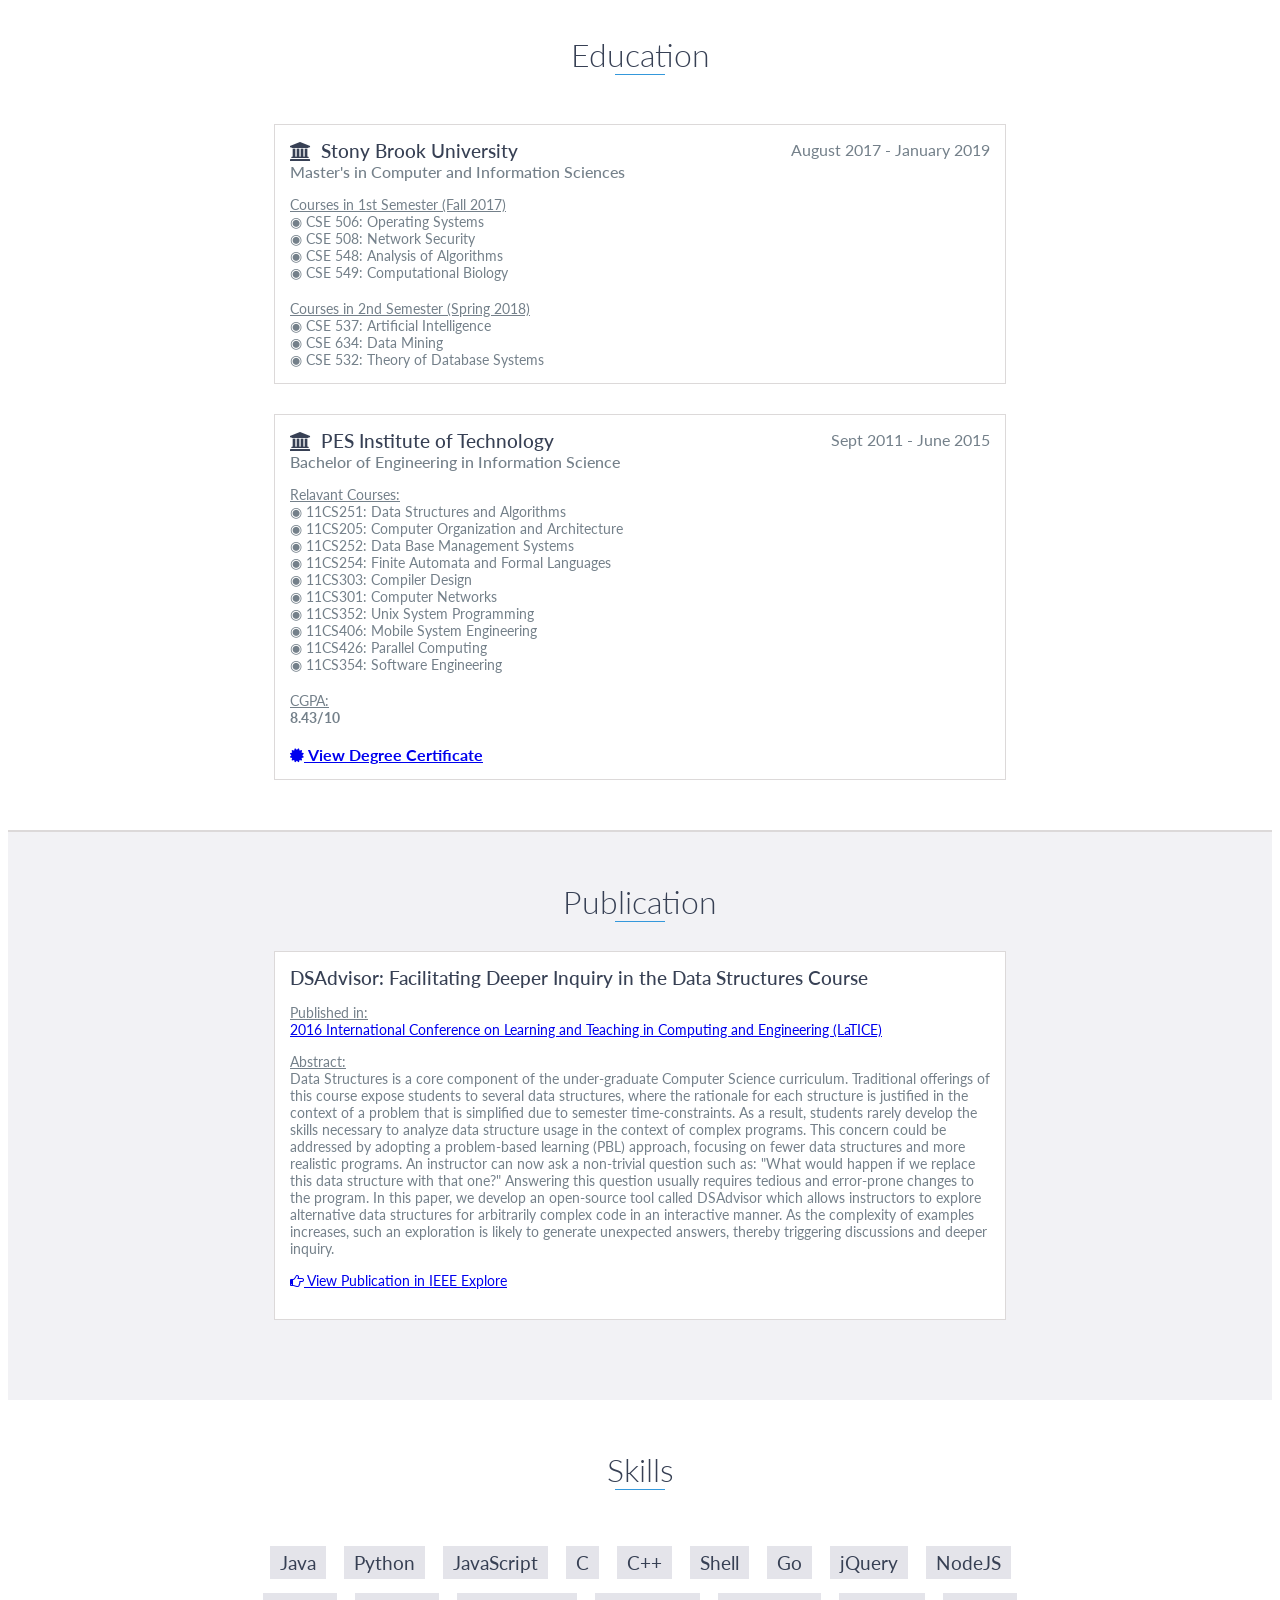
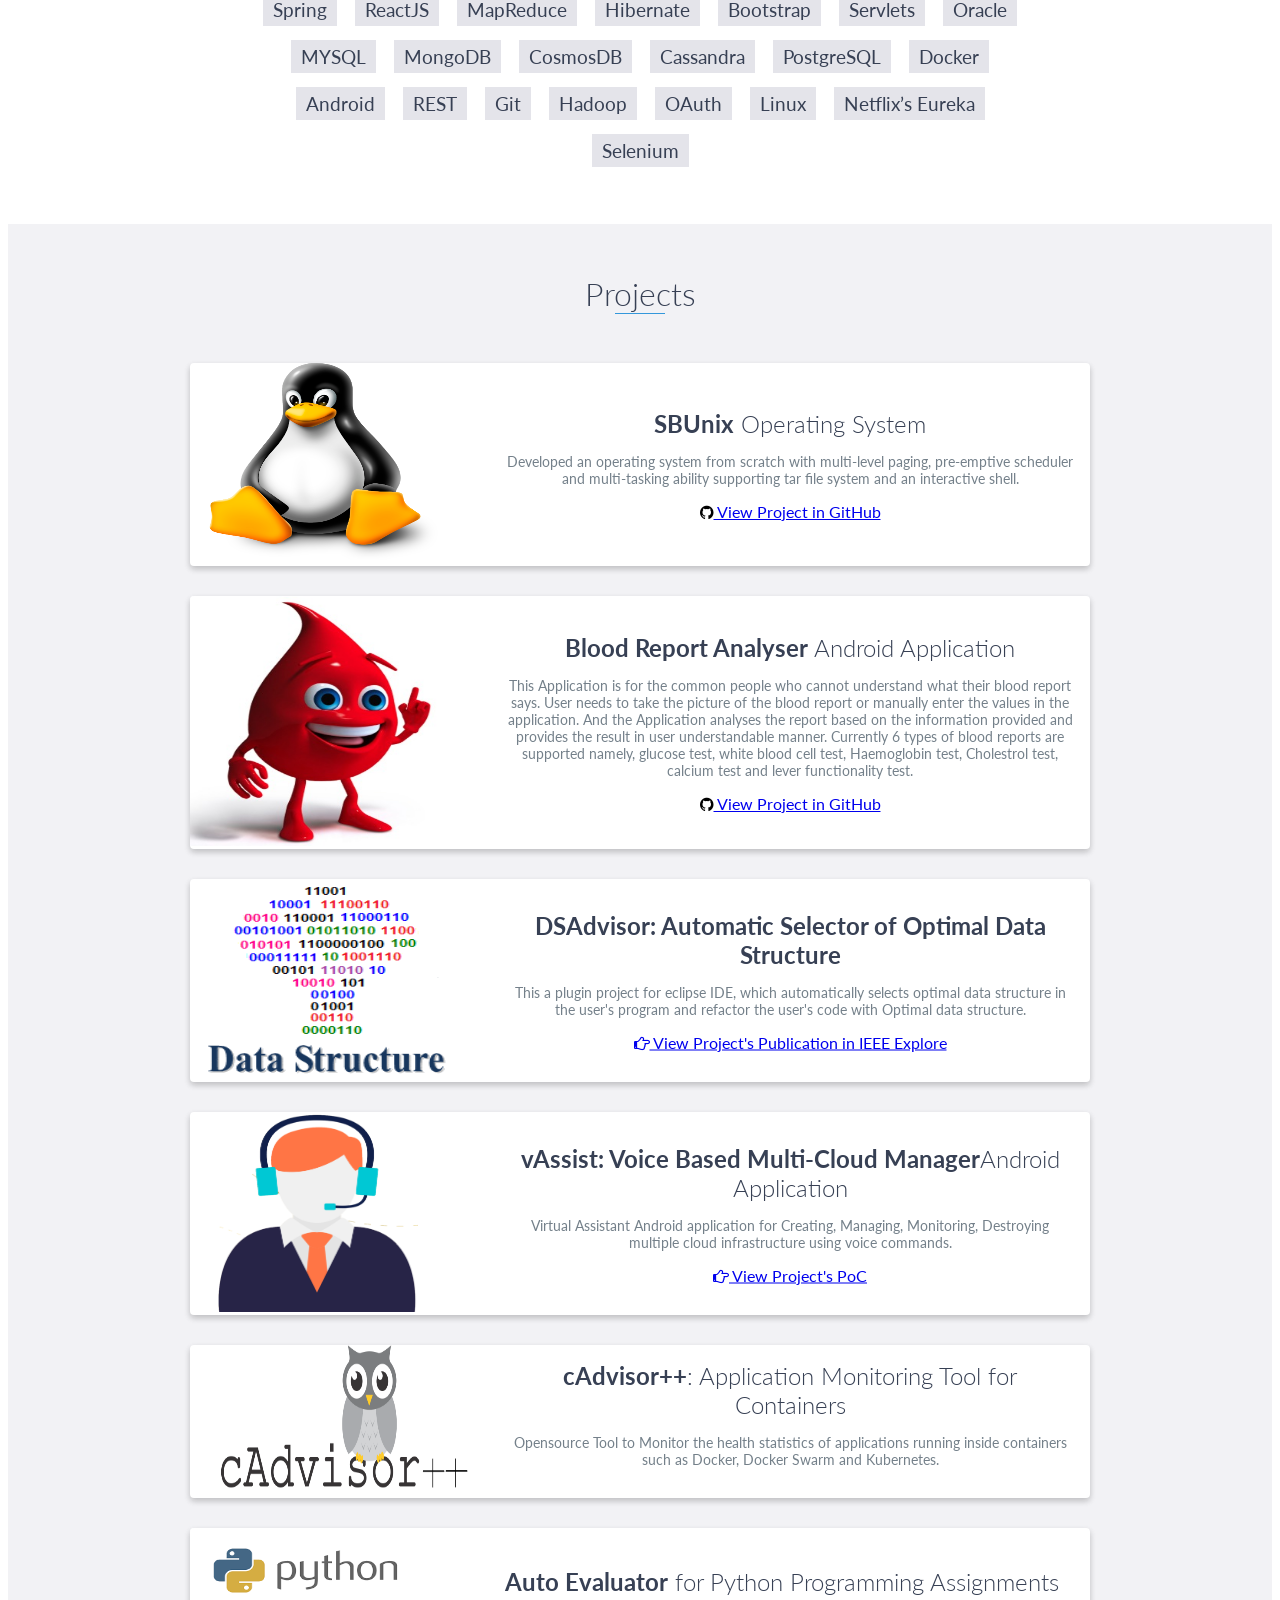
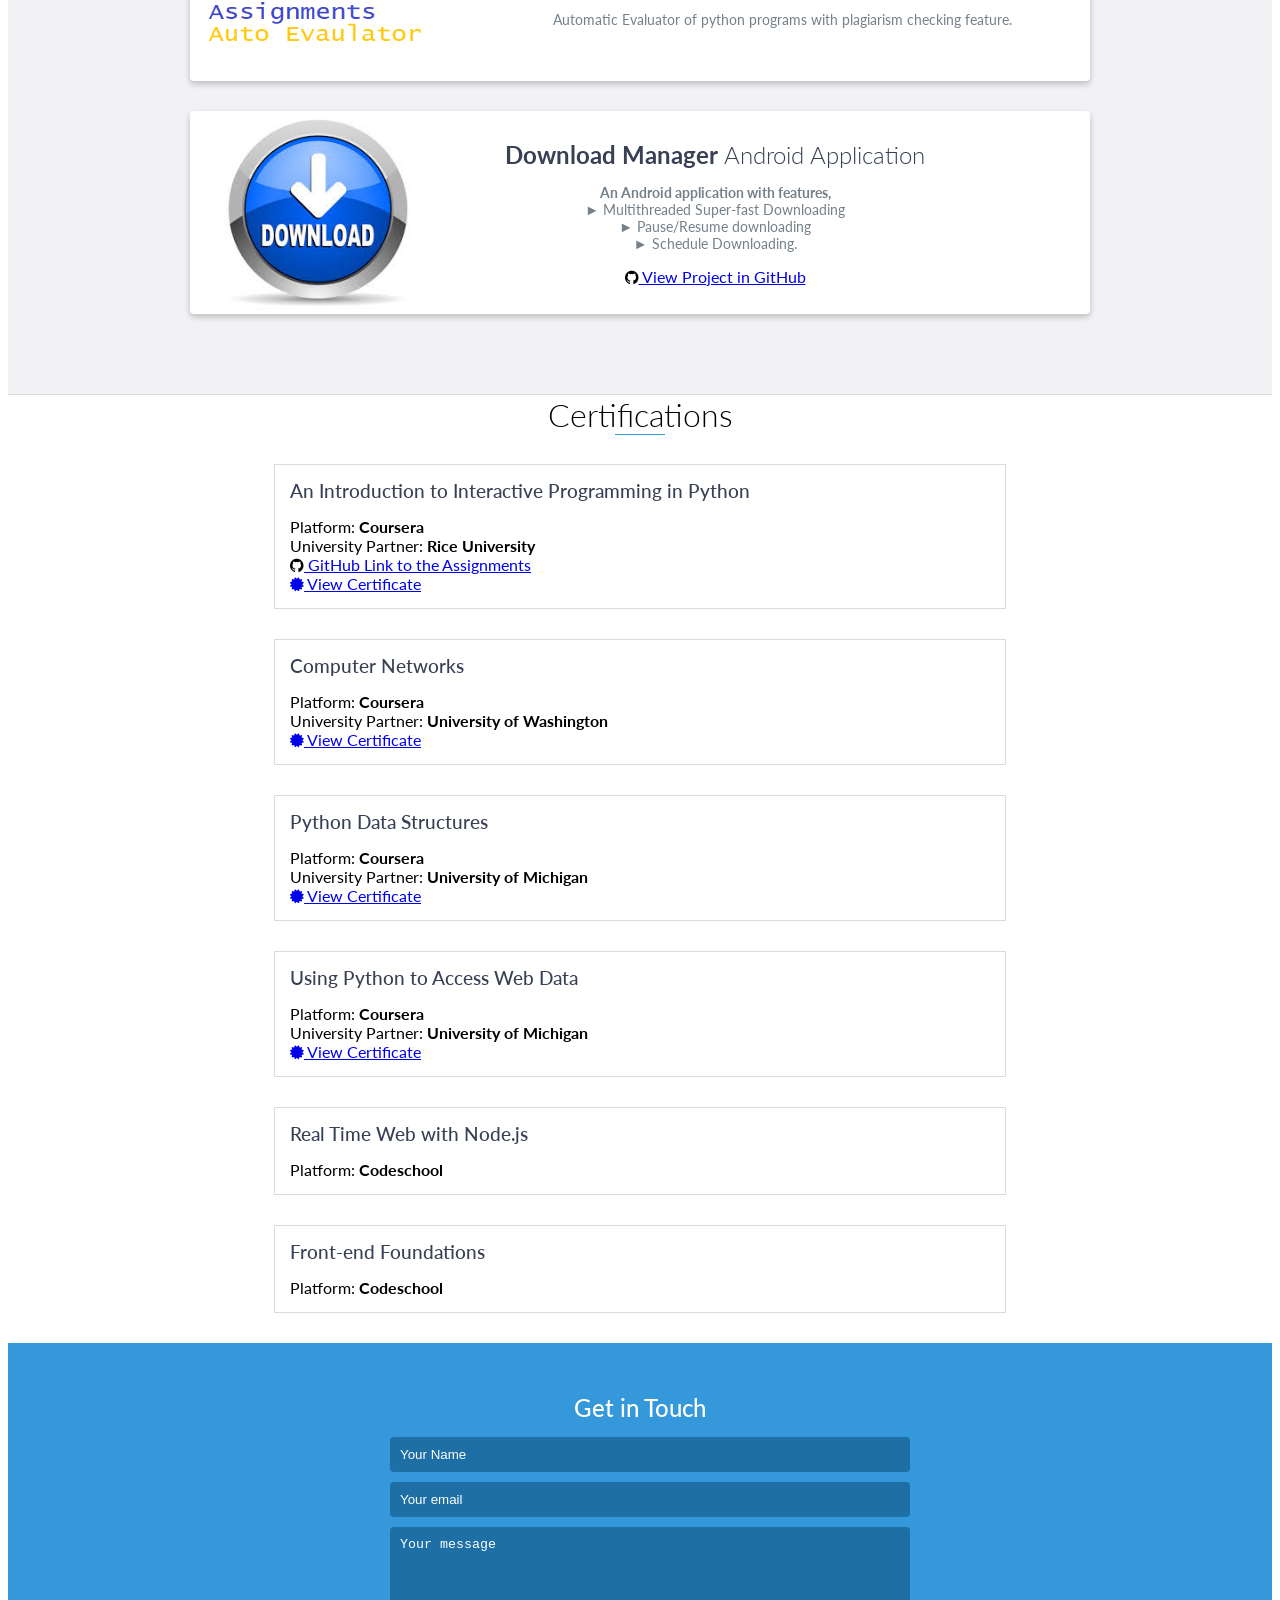
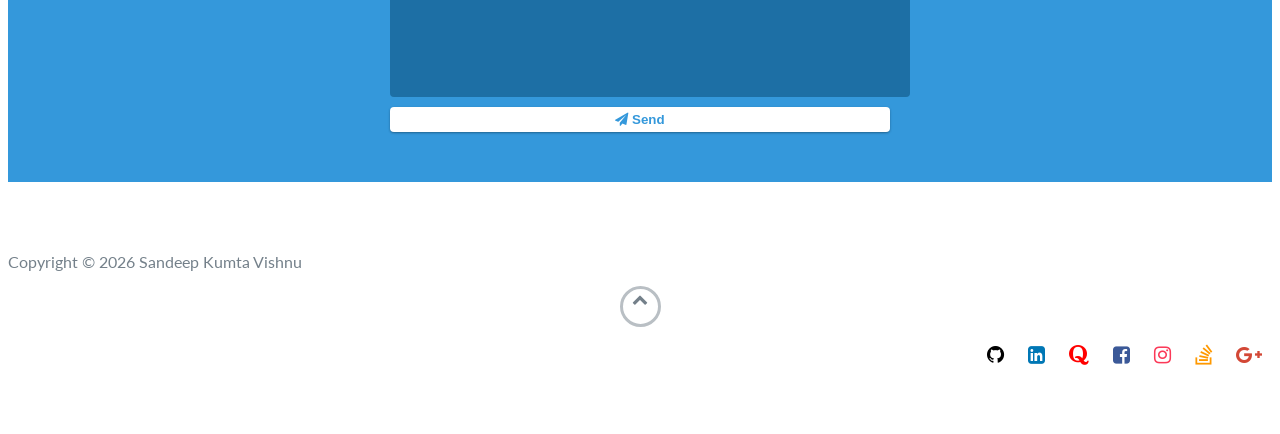
==== commit 4aee3ee8: "Minor change in index.html" ====
--- a/index.html
+++ b/index.html
@@ -103,7 +103,7 @@
                   <br>
                   <br>
                   <u>Contributions:</u>
-                  <br> &#9673; Single-handedly migrated the software infrastructure of the product such as build server, testing tool, bug tracker from VMWare after acquisition.
+                  <br> &#9673; Single-handedly migrated the software infrastructure of the product such as build server, testing tool, bug tracker from VMWare after the acquisition.
                   <br> &#9673; Designed and Implemented the transformation of the Monolithic app to the <b>Micro-Service REST Architecture</b> resulting in the <b>increased Scalability, decreased downtime, easier deployment</b> and scope for the latest UX improvements. I was awarded <a href="#star_performer">Star Performer Award</a> for this.
                   <br> &#9673; Fixed Critical Customer PRs and QE raised Software Bugs.
                   <br>
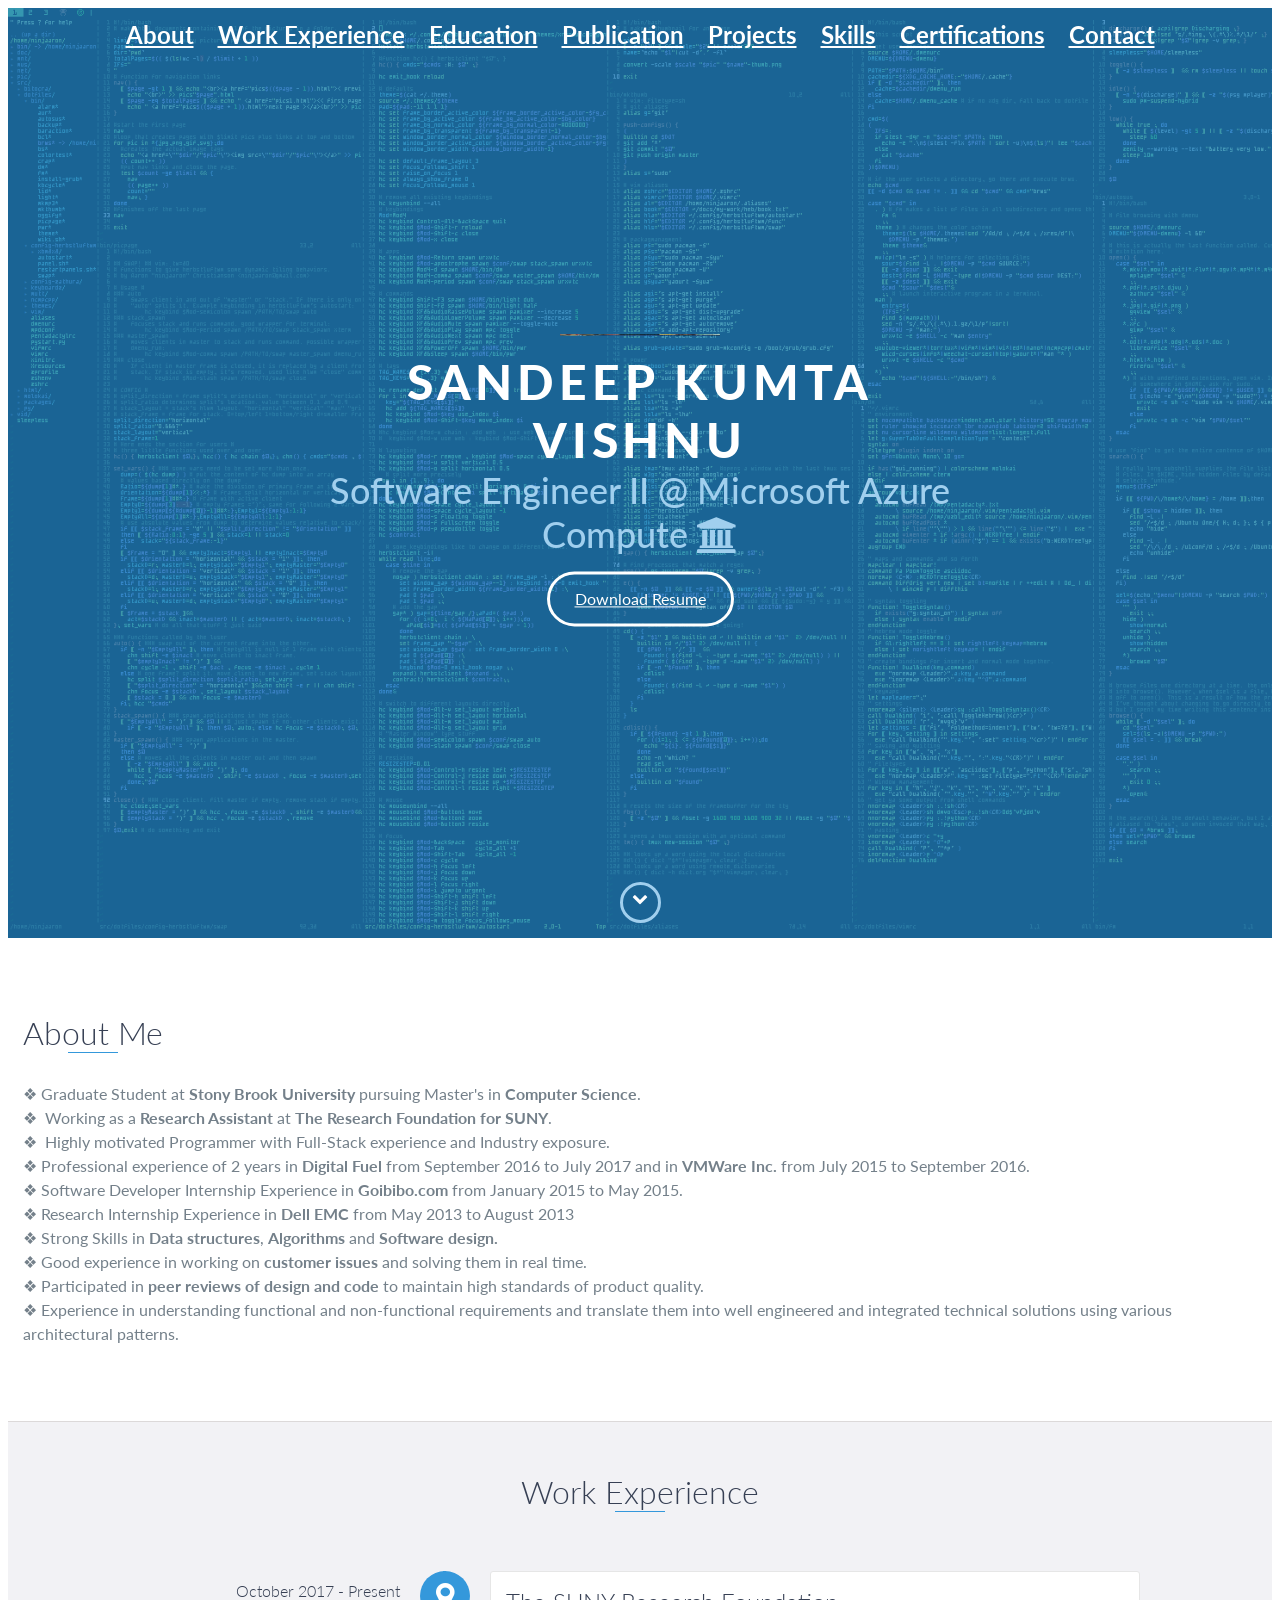
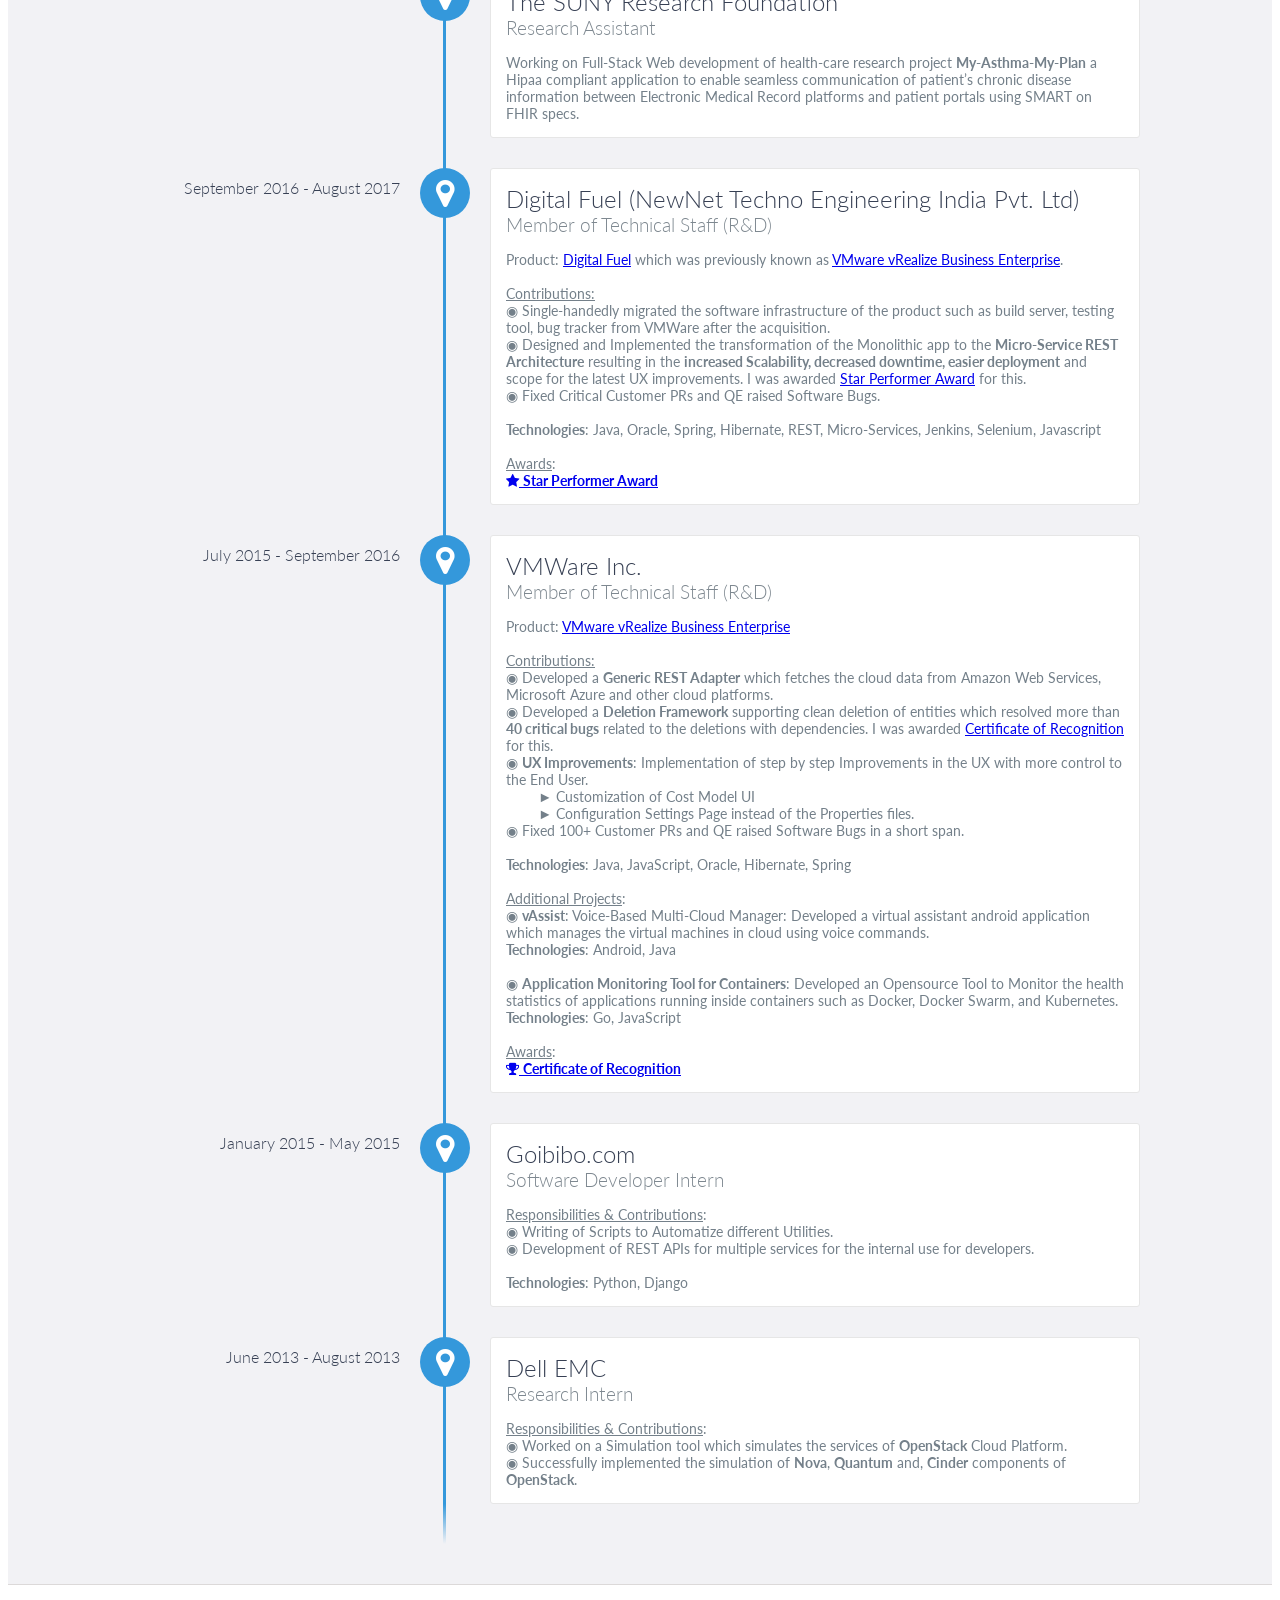
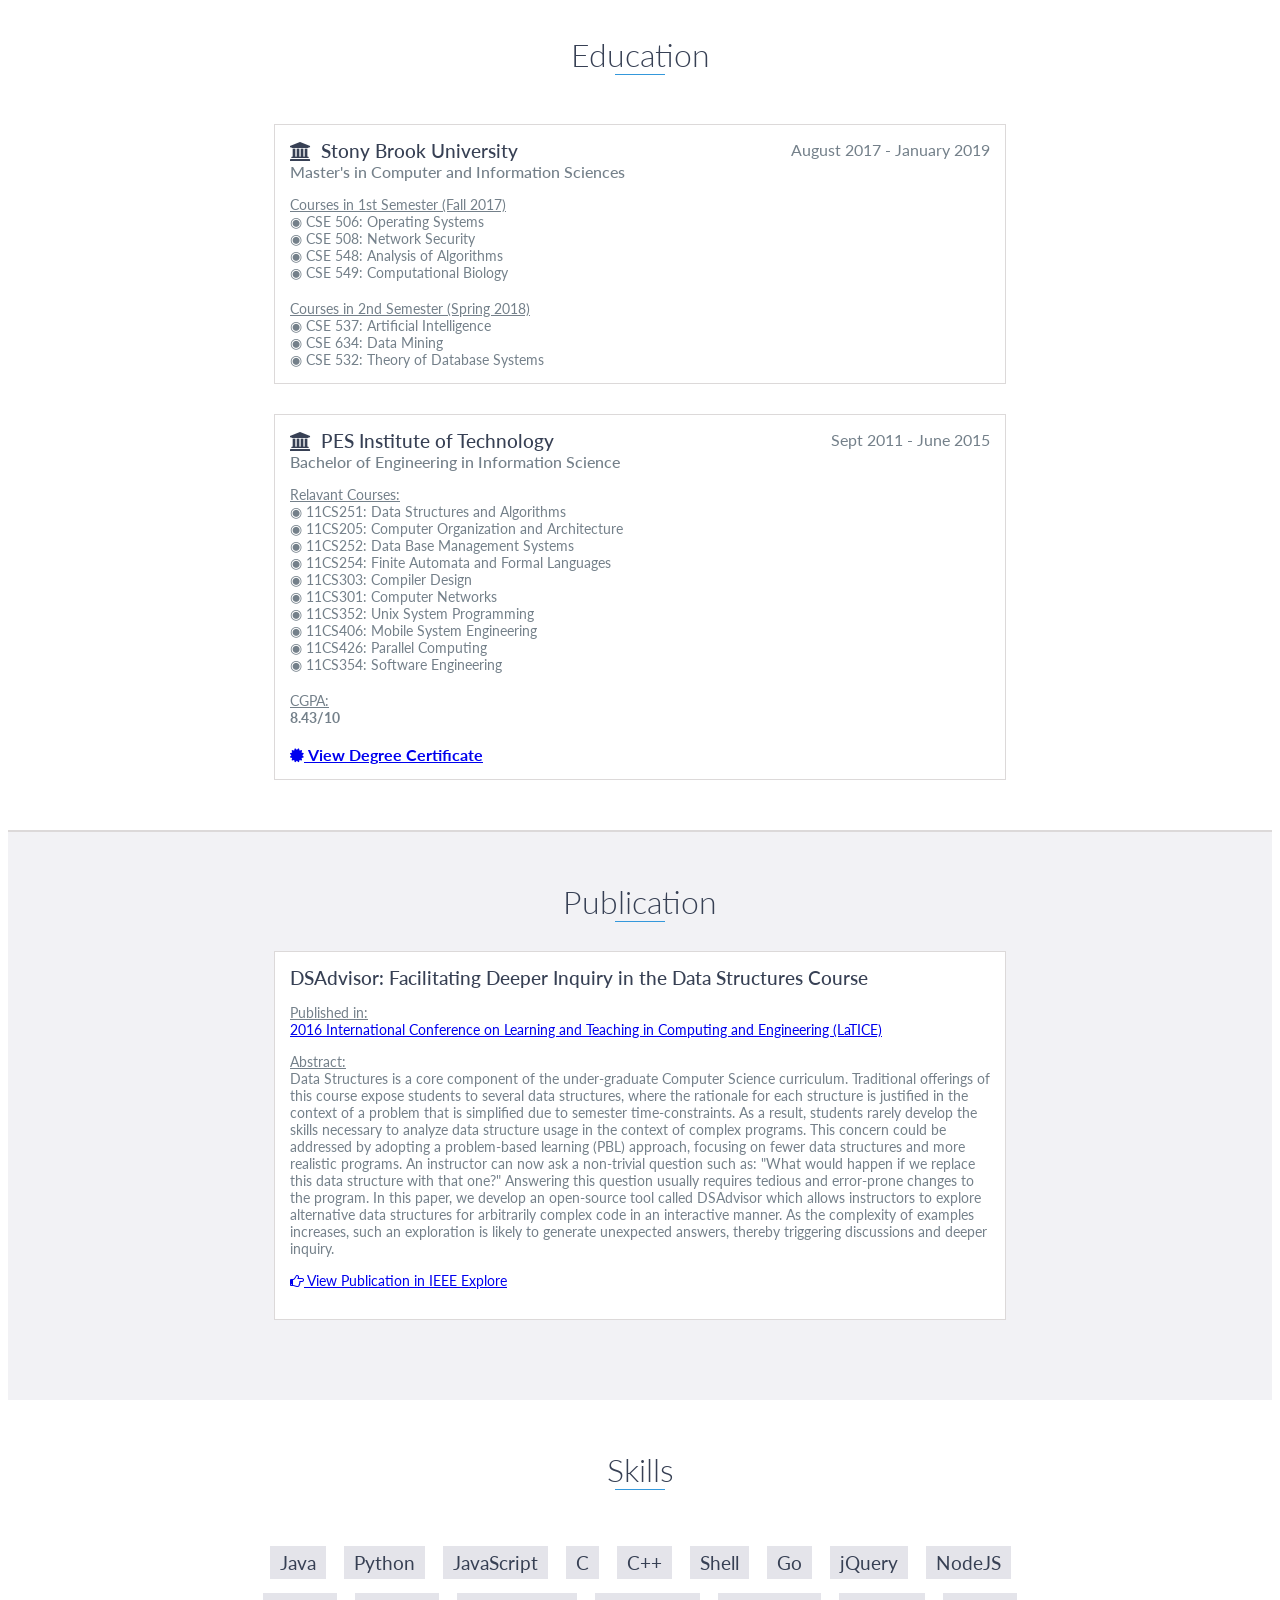
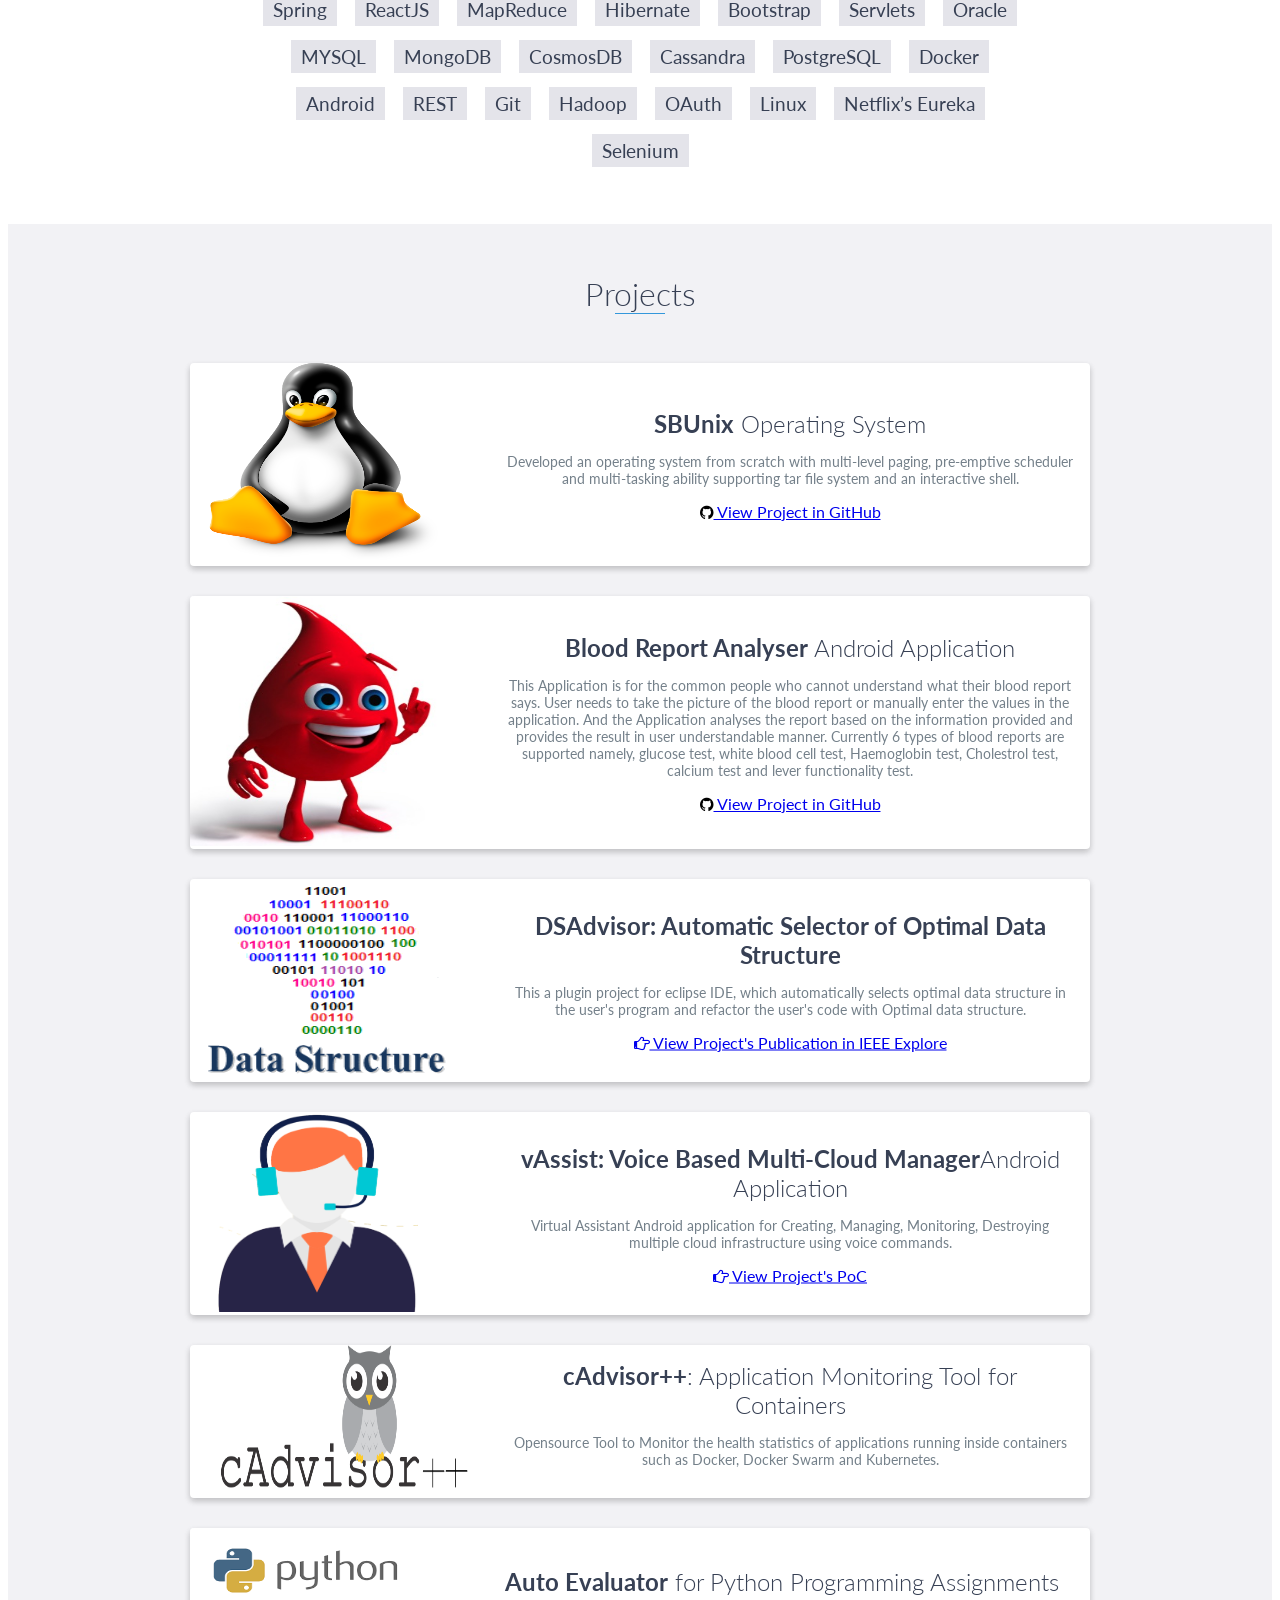
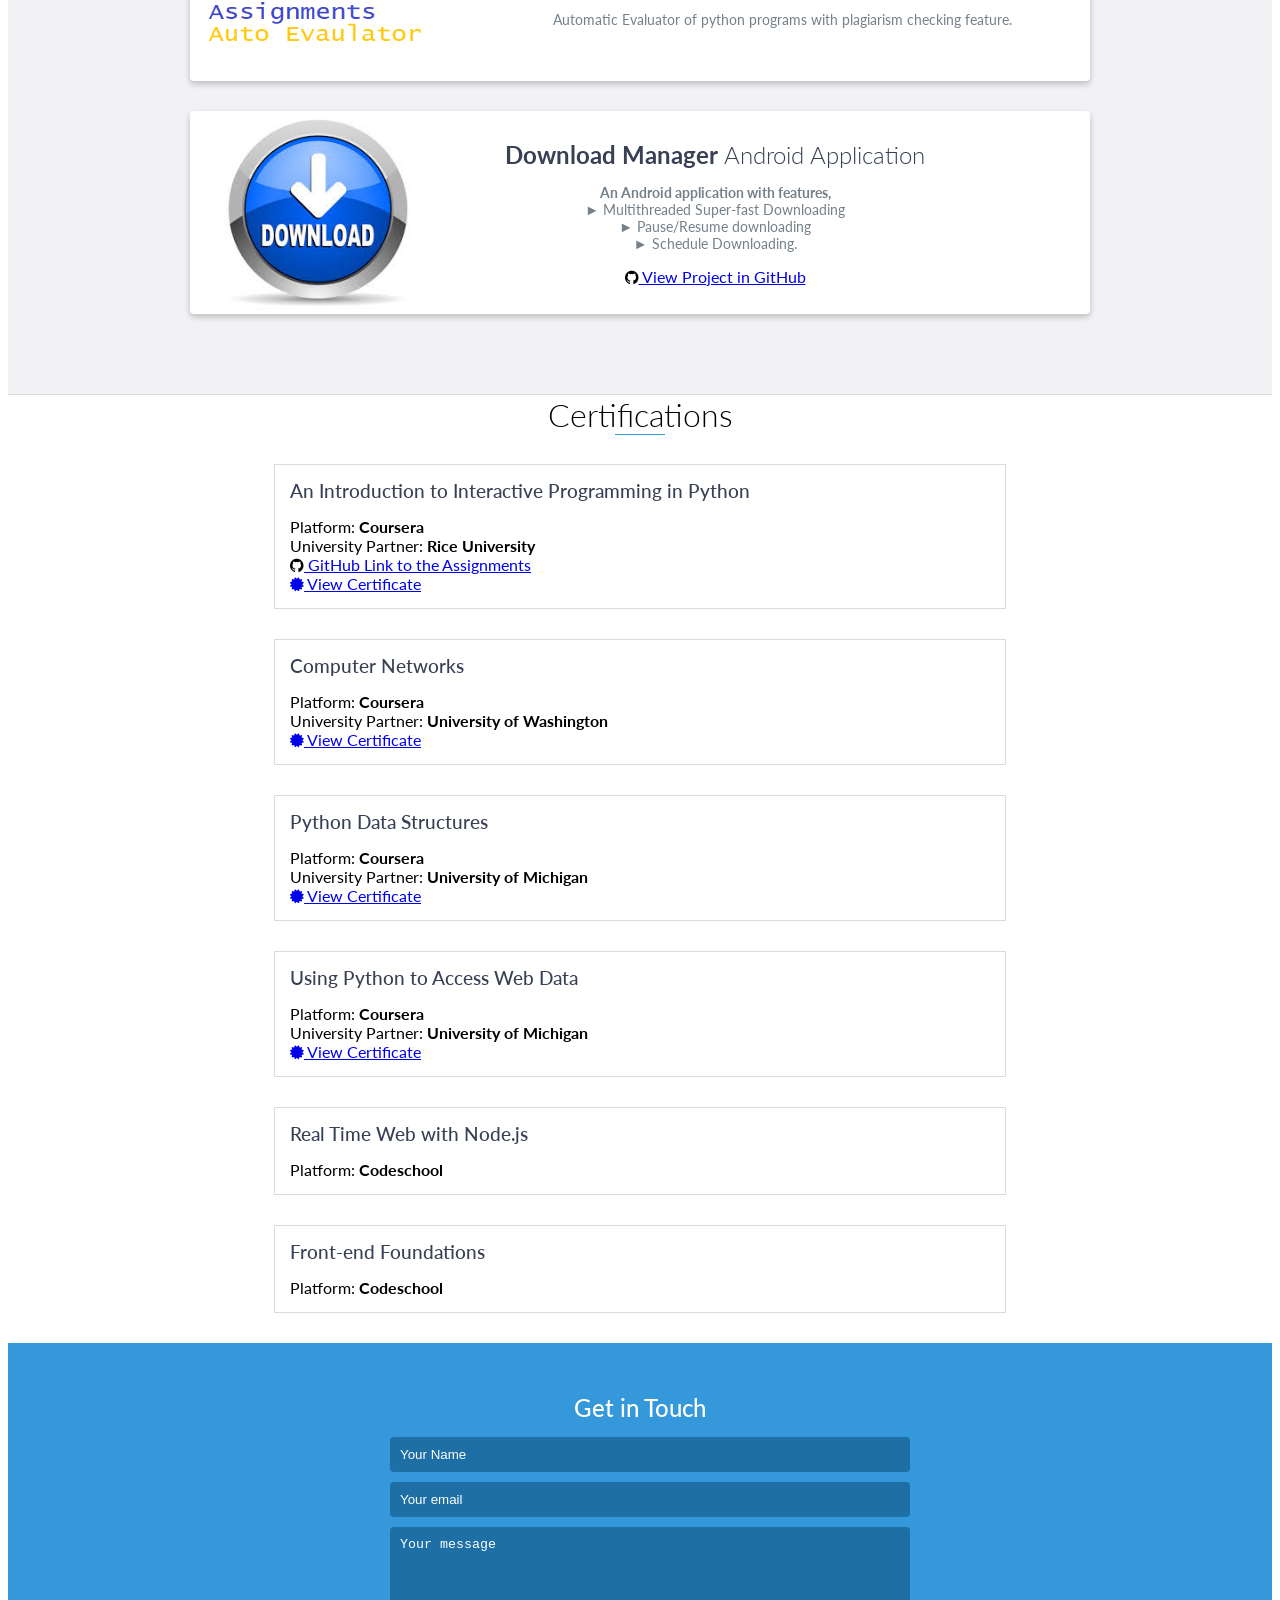
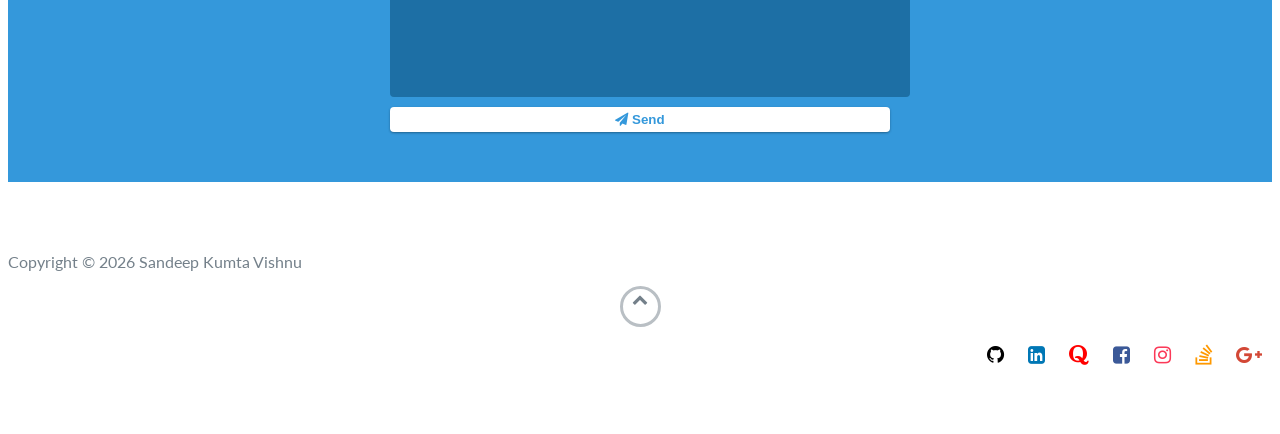
==== commit c84363e4: "Update entry page with microsoft" ====
--- a/index.html
+++ b/index.html
@@ -50,7 +50,7 @@
          <div id="lead-content">
             <img class="img-thumbnail" height="1" src="sandeep.jpg" width="160px">
             <h1>Sandeep Kumta Vishnu</h1>
-            <h2>Graduate Computer Science Student @Stony Brook University&nbsp;<i aria-hidden="true" class="fa fa-university"></i></h2>
+            <h2>Software Engineer II @ Microsoft Azure Compute&nbsp;<i aria-hidden="true" class="fa fa-university"></i></h2>
             <!-- <a class="btn-rounded-white" href="https://drive.google.com/open?id=14sevQg8IXMa0qnfXevB3T677UlJFNpxS" target="_blank">Download Resume</a> -->
             <a class="btn-rounded-white" href="Sandeep_Resume.pdf" target="_blank">Download Resume</a>
          </div>
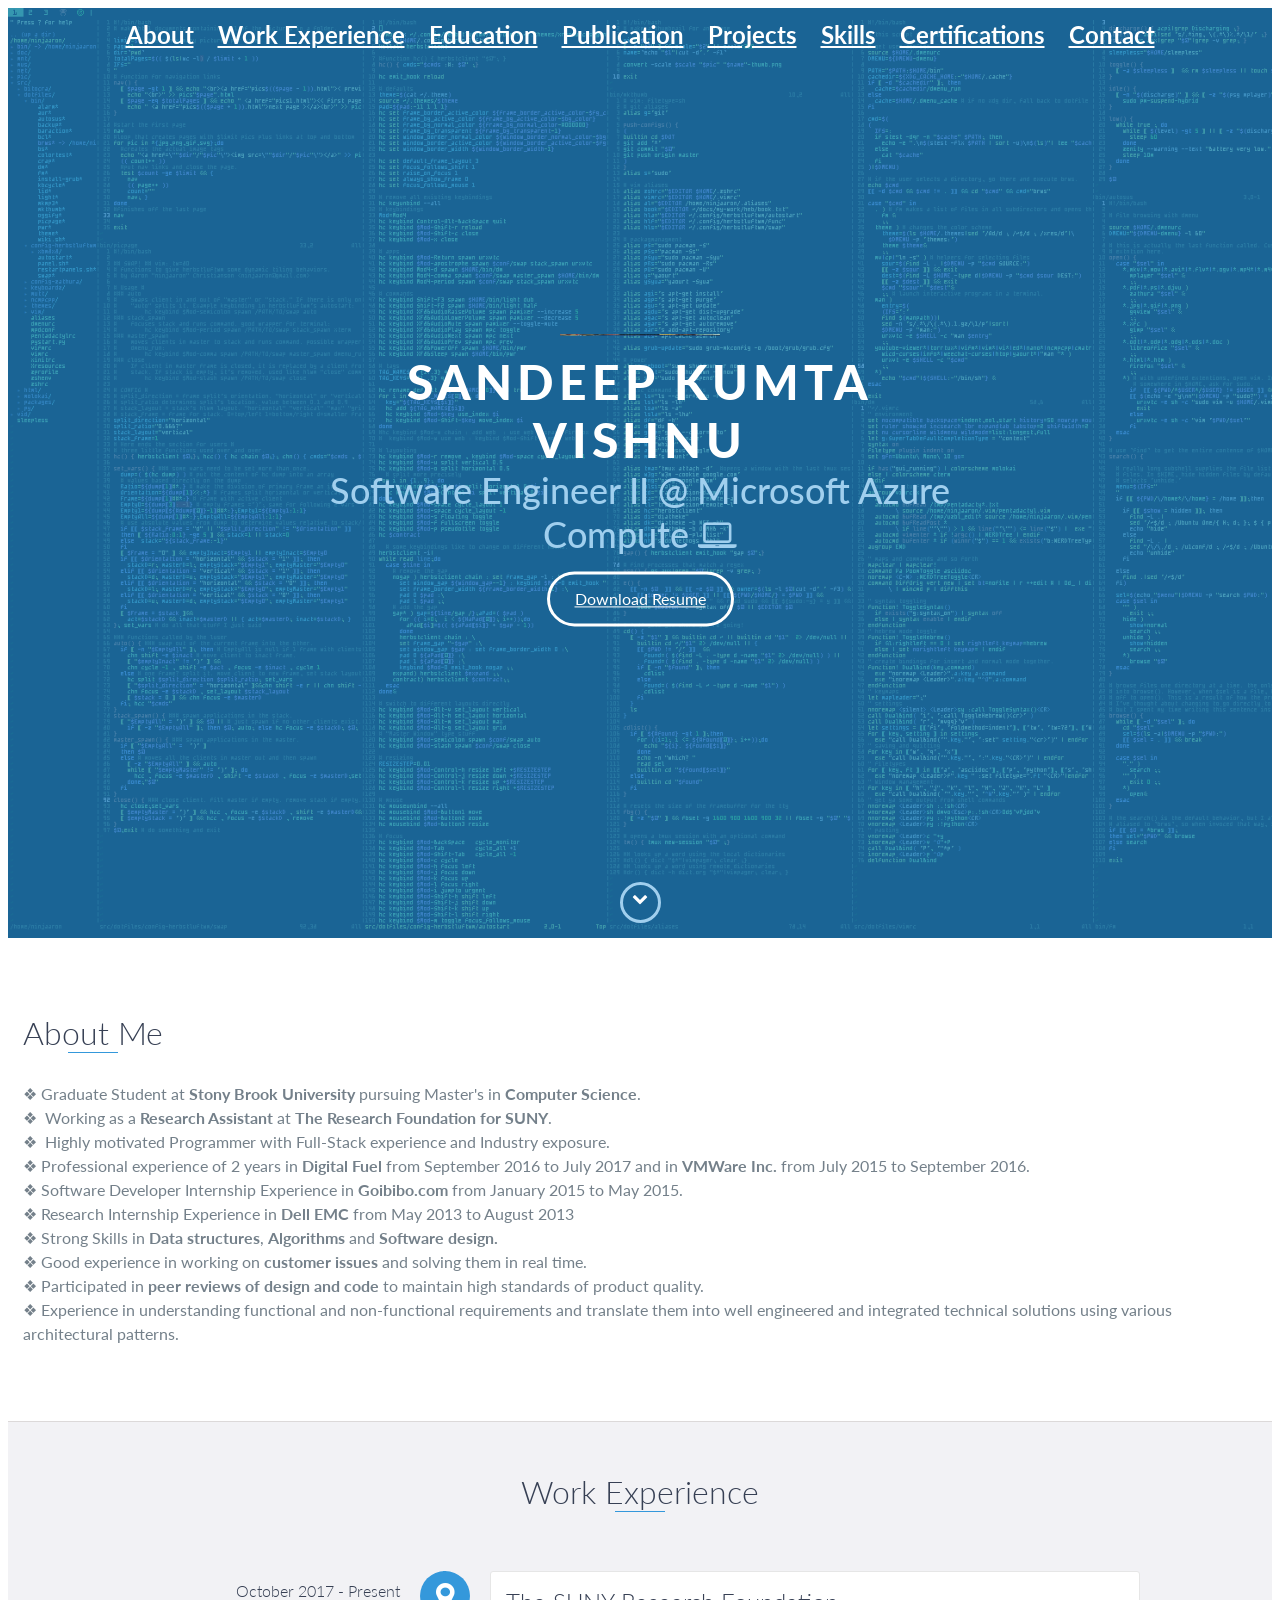
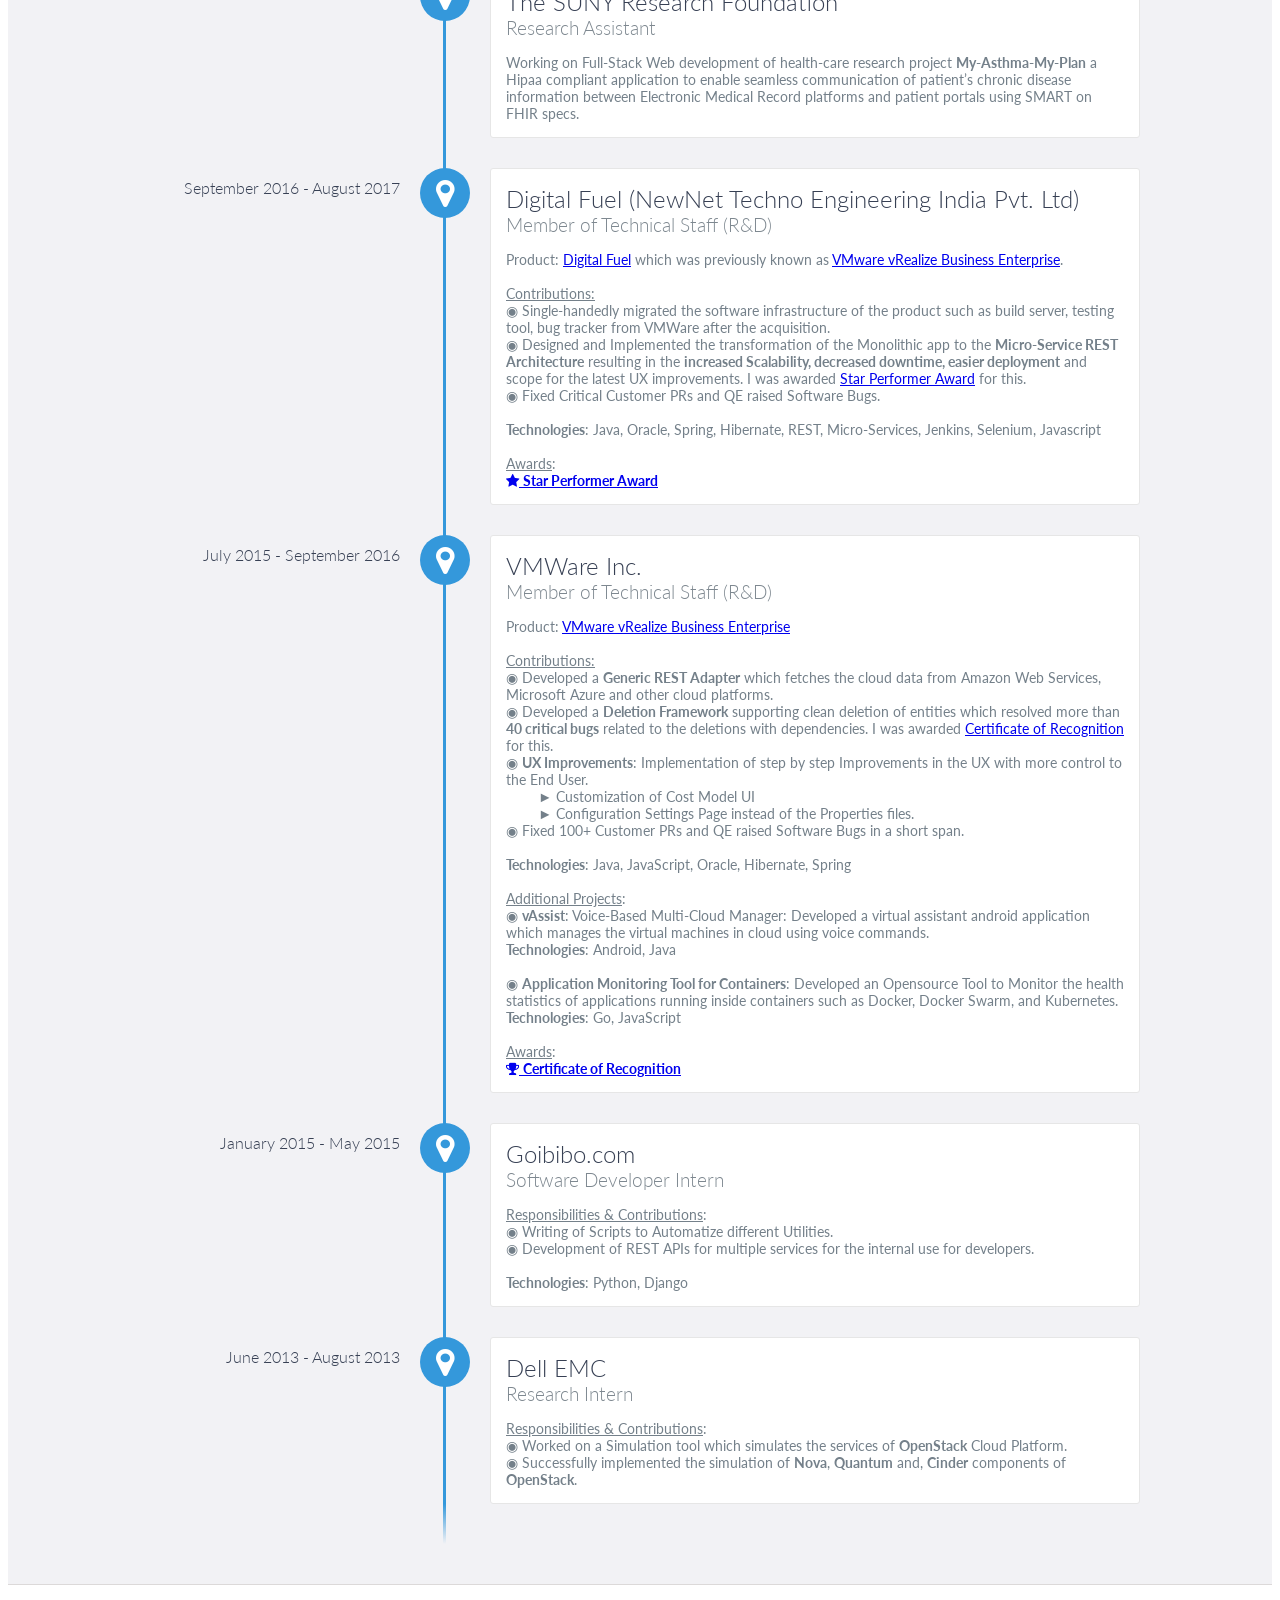
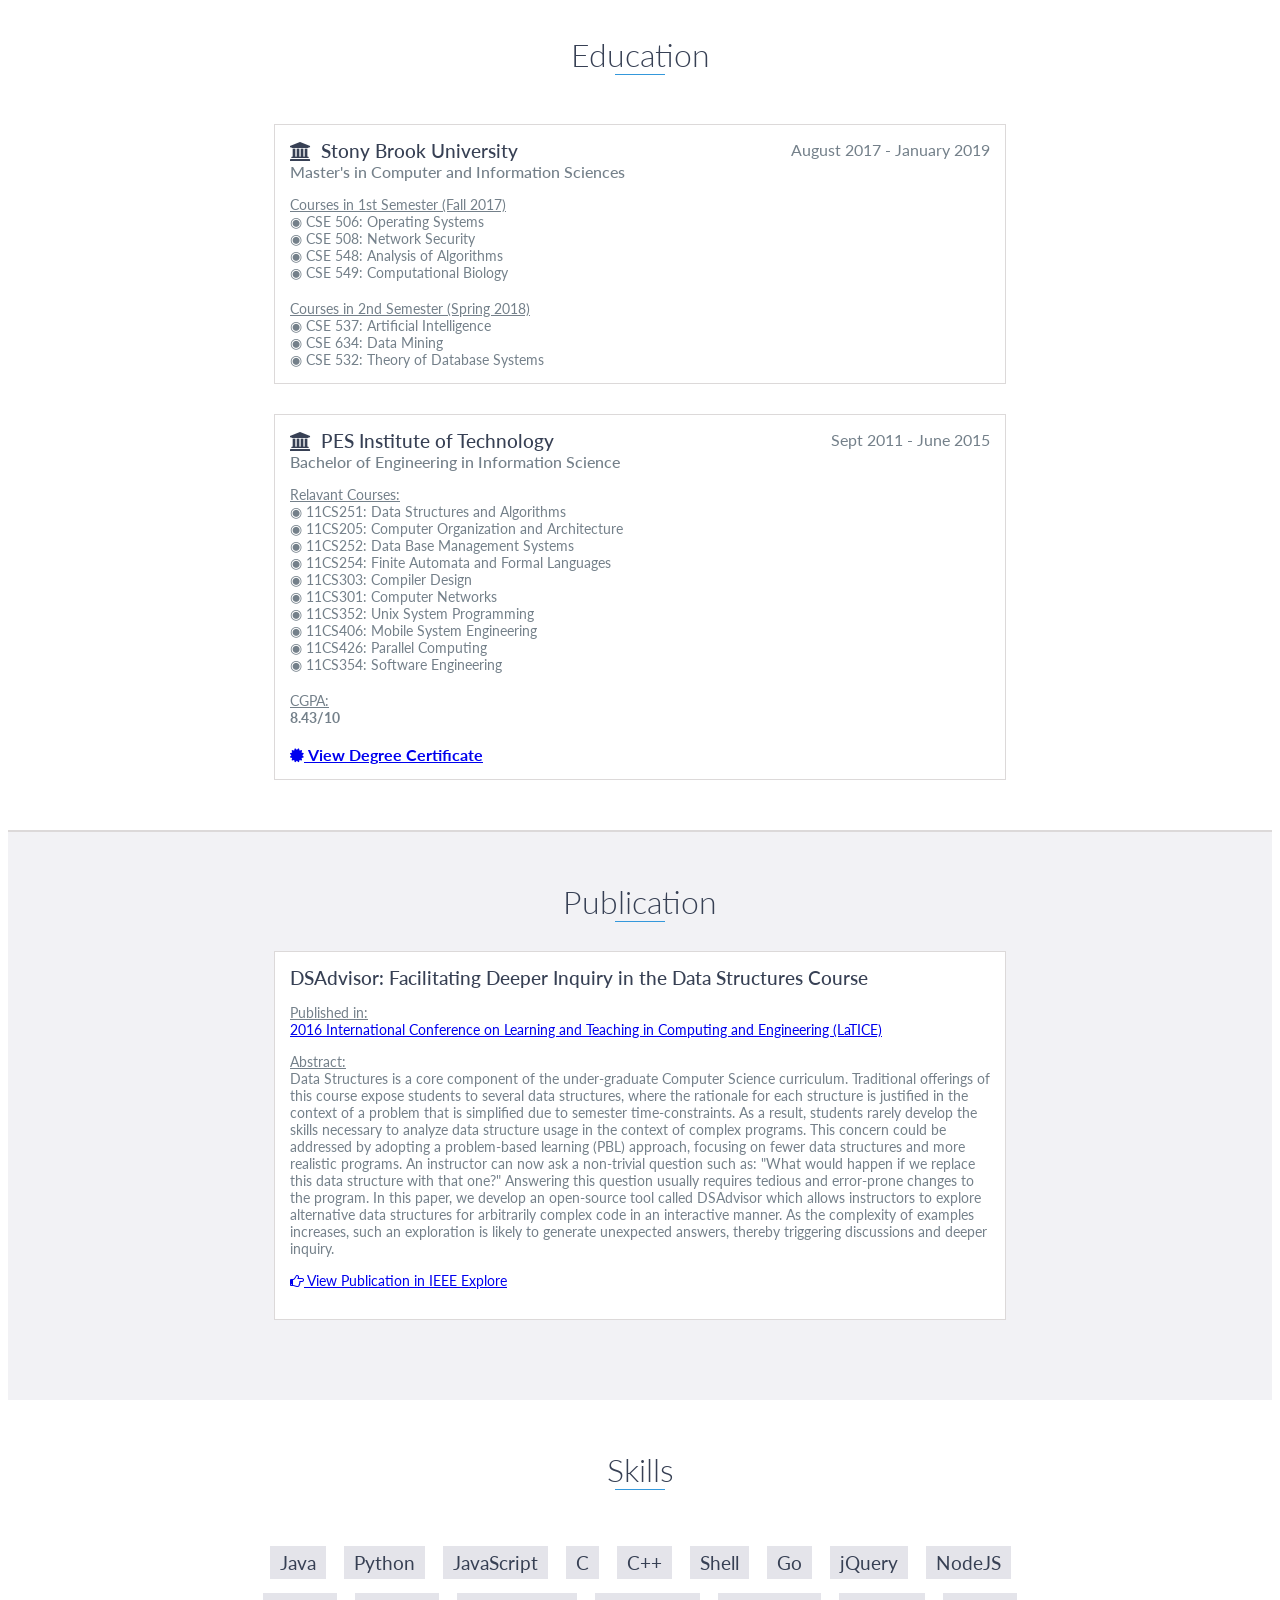
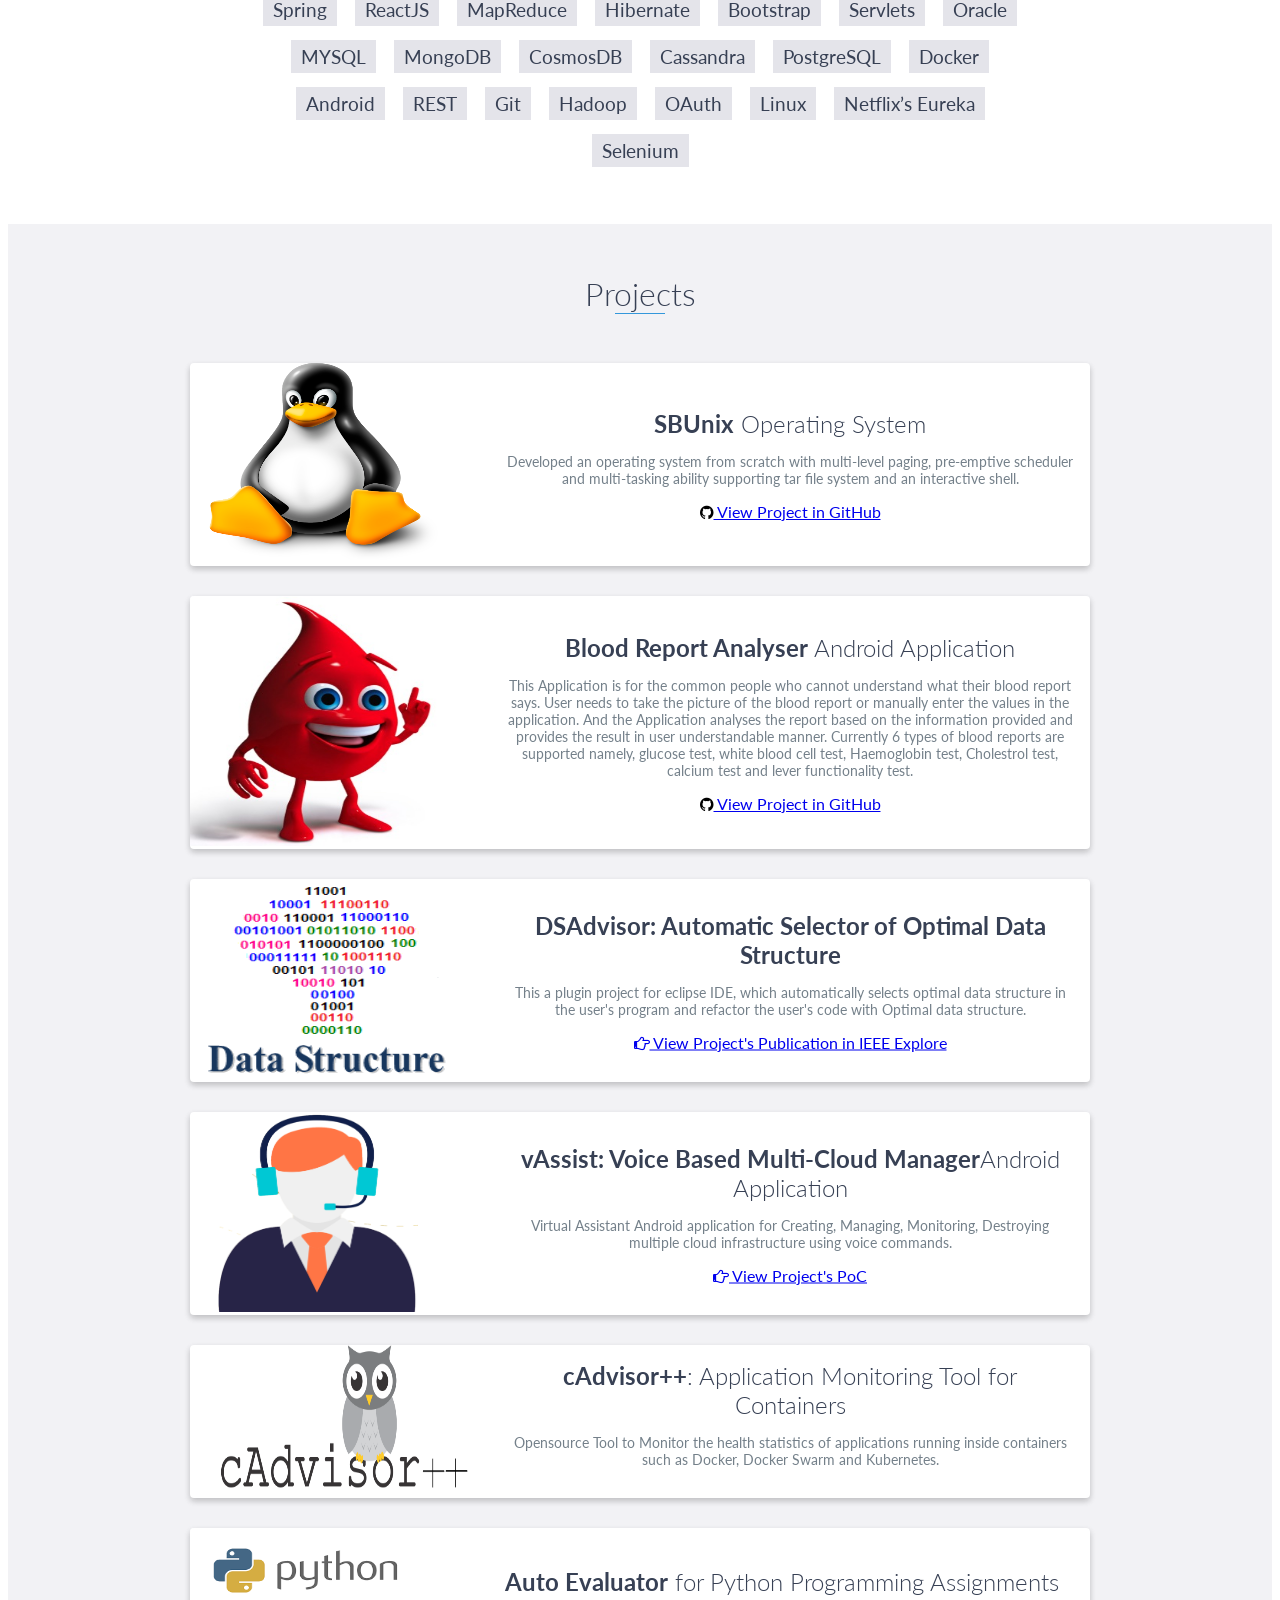
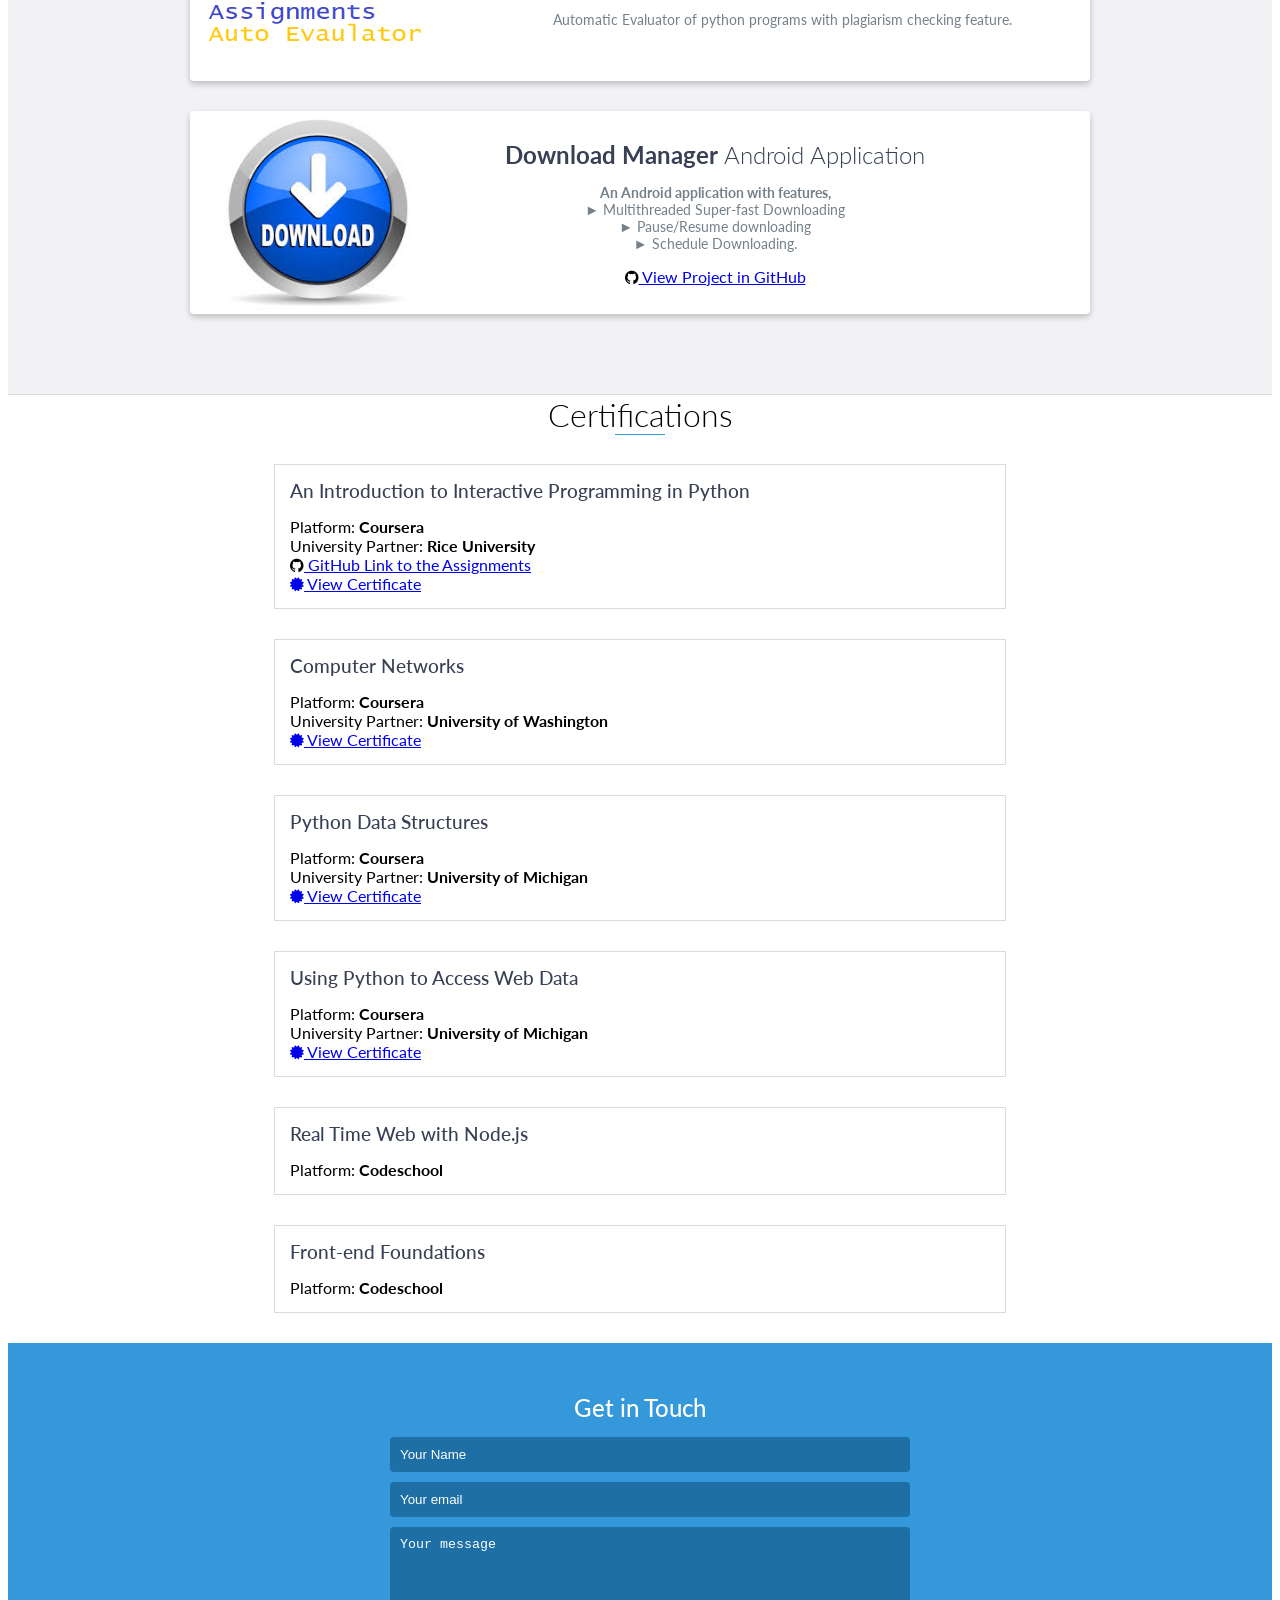
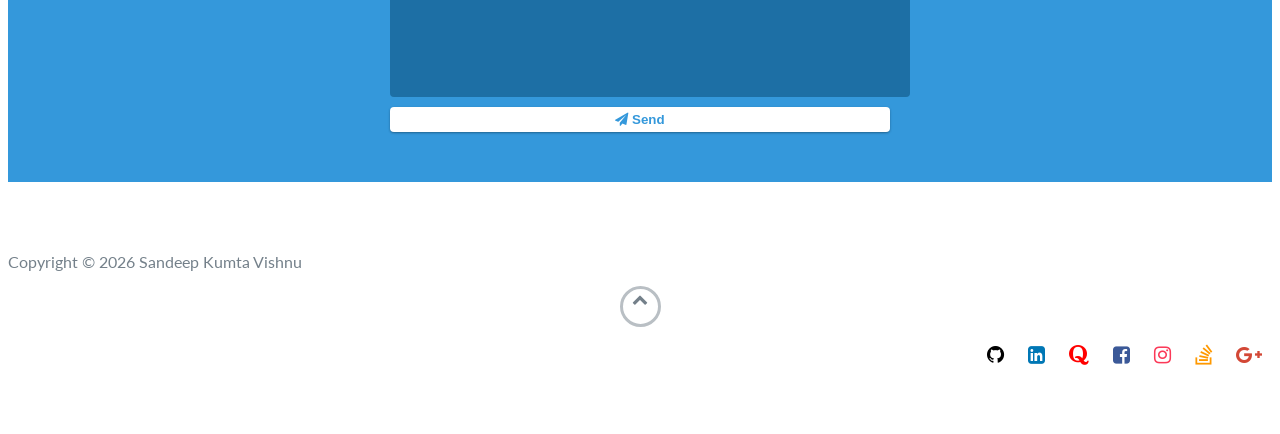
==== commit 3f149ab0: "Minor update" ====
--- a/index.html
+++ b/index.html
@@ -50,7 +50,7 @@
          <div id="lead-content">
             <img class="img-thumbnail" height="1" src="sandeep.jpg" width="160px">
             <h1>Sandeep Kumta Vishnu</h1>
-            <h2>Software Engineer II @ Microsoft Azure Compute&nbsp;<i aria-hidden="true" class="fa fa-university"></i></h2>
+            <h2>Software Engineer II @ Microsoft Azure Compute&nbsp;<i aria-hidden="true" class="fa fa-laptop"></i></h2>
             <!-- <a class="btn-rounded-white" href="https://drive.google.com/open?id=14sevQg8IXMa0qnfXevB3T677UlJFNpxS" target="_blank">Download Resume</a> -->
             <a class="btn-rounded-white" href="Sandeep_Resume.pdf" target="_blank">Download Resume</a>
          </div>
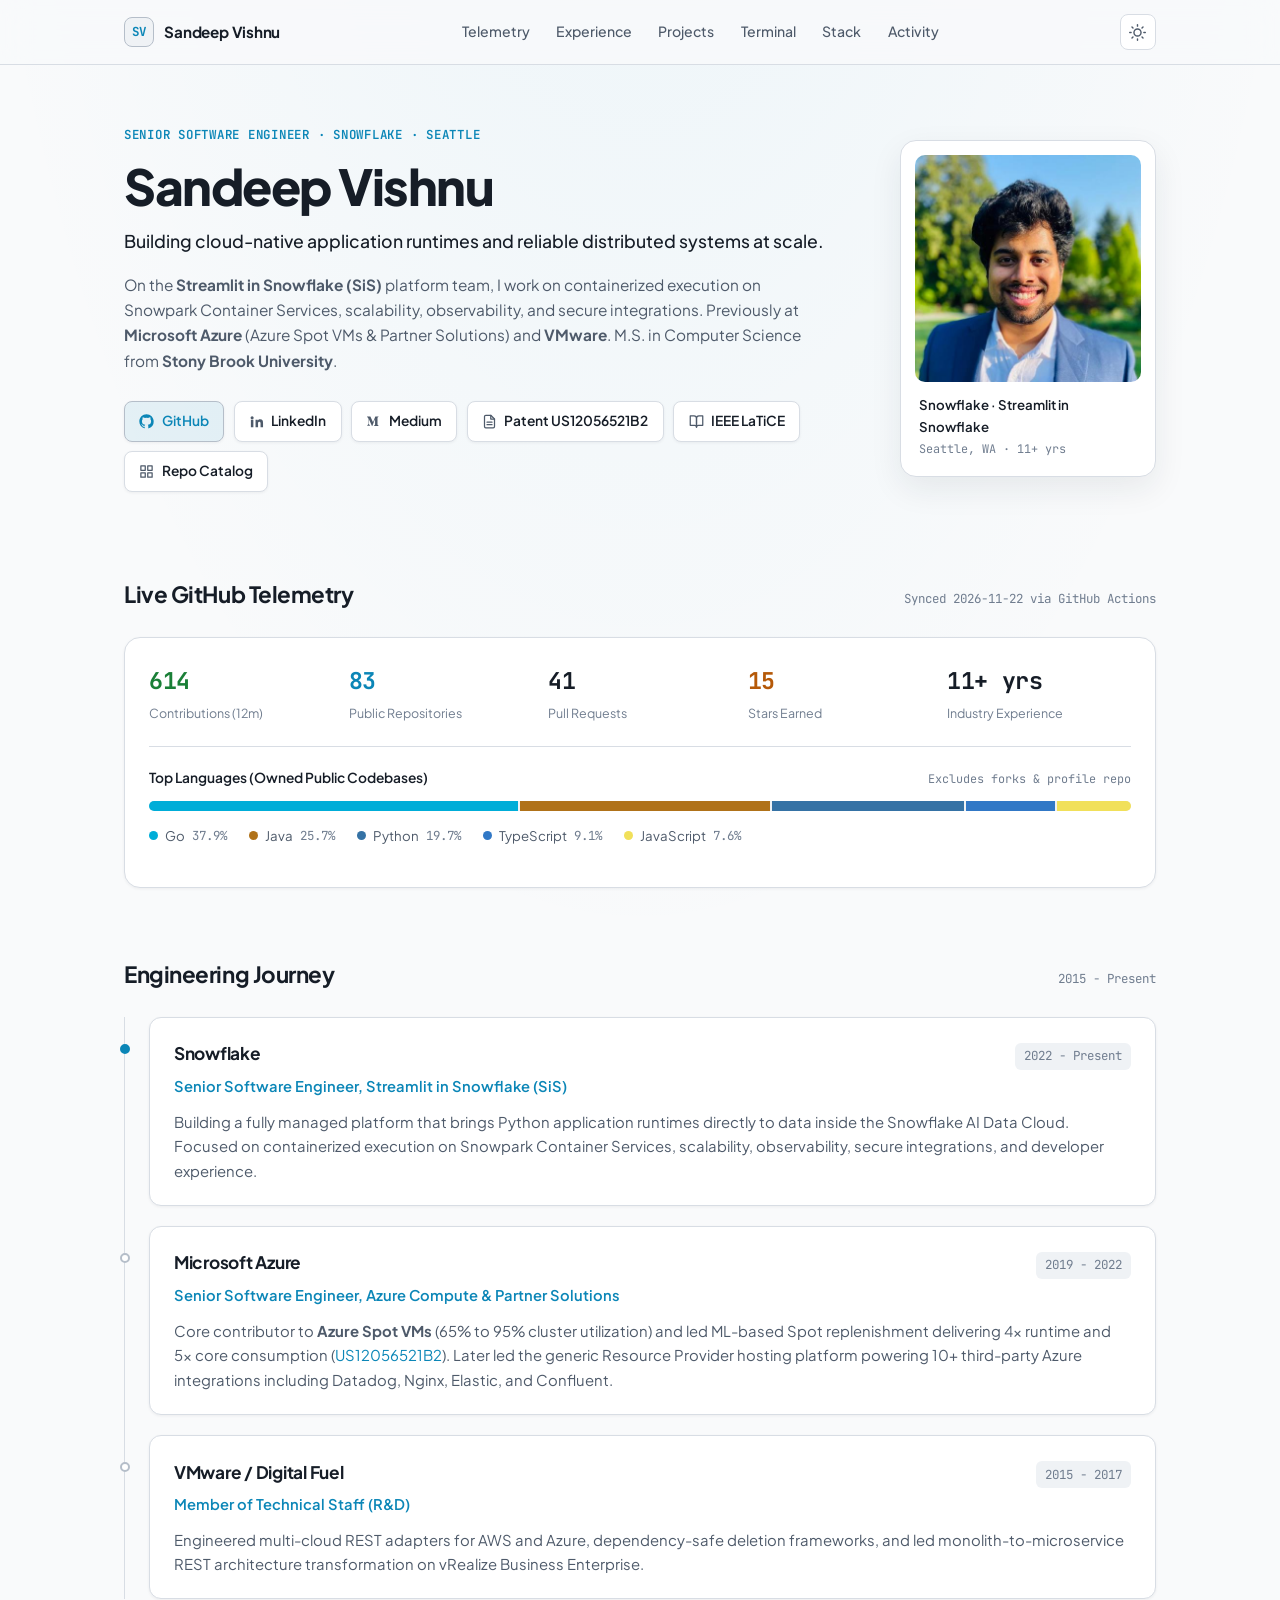
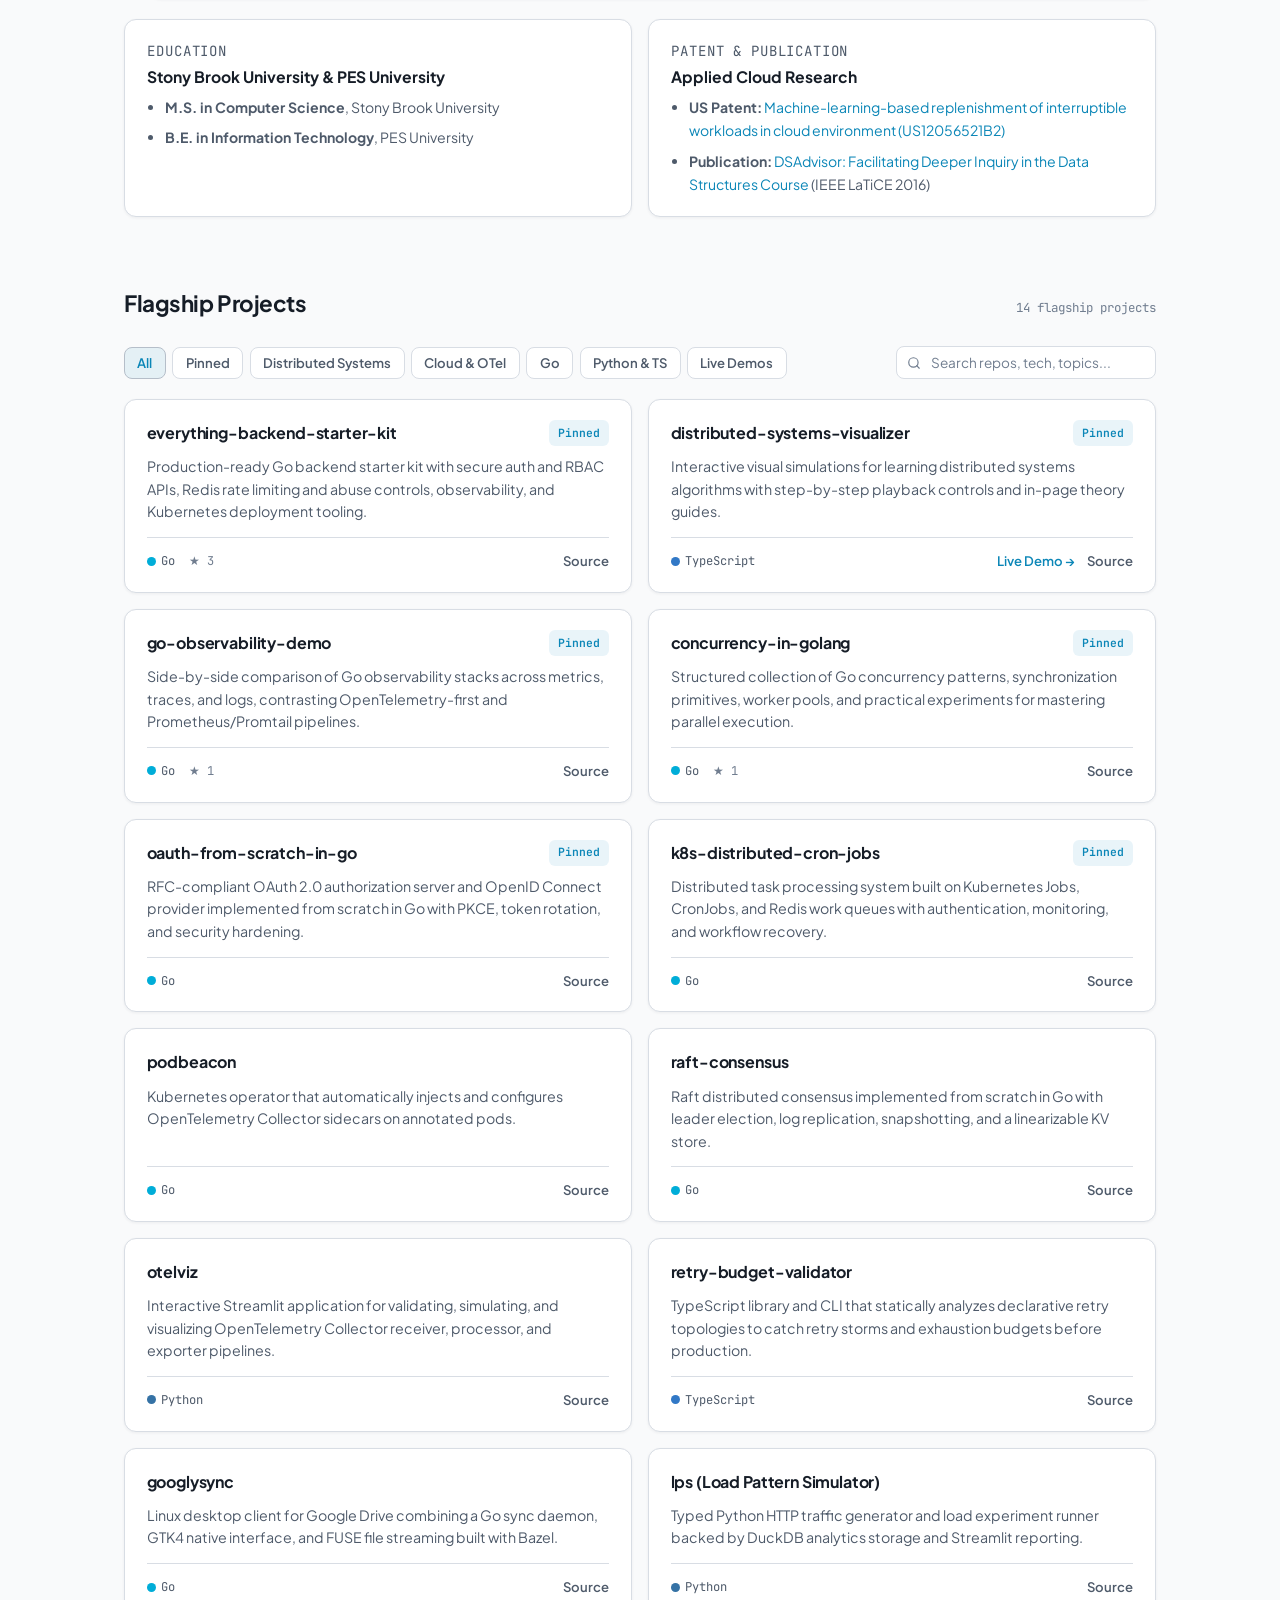
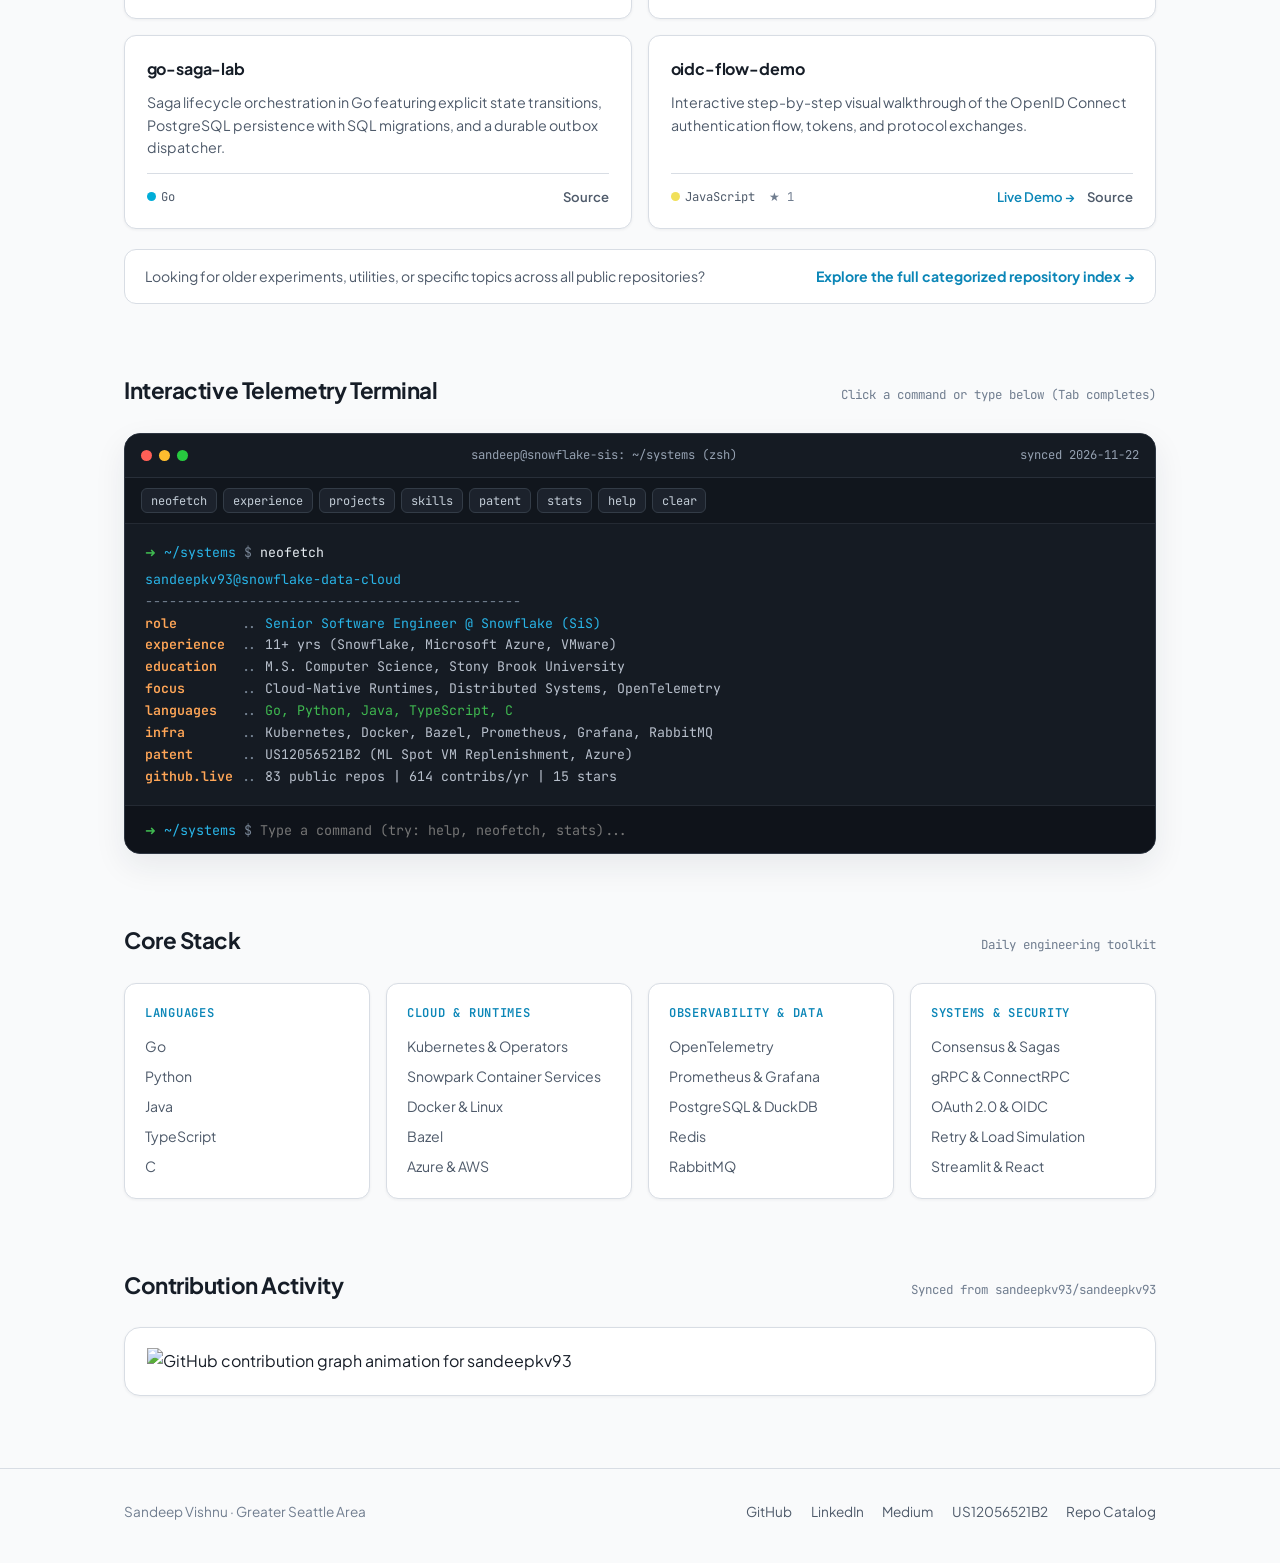
==== commit 5fe96353: "feat: rebuild portfolio website with live auto-synced GitHub telemetry, interactive terminal, and da" ====
--- a/index.html
+++ b/index.html
@@ -1,463 +1,437 @@
 <!DOCTYPE html>
-<html class="no-js" lang="en">
-   <head>
-      <meta charset="utf-8">
-      <meta content="IE=edge" http-equiv="X-UA-Compatible">
-      <meta content="width=device-width, initial-scale=1" name="viewport">
-      <title>Sandeep</title>
-      <link href="favicon.ico" rel="shortcut icon" type="image/x-icon">
-      <link href="favicon.ico" rel="icon" type="image/x-icon">
-      <link href="https://fonts.googleapis.com/css?family=Lato:300,400,700,900" rel="stylesheet">
-      <link href="https://cdnjs.cloudflare.com/ajax/libs/font-awesome/4.7.0/css/font-awesome.min.css" rel="stylesheet">
-      <link href="css/bootstrap.min.css" rel="stylesheet">
-      <link href="css/styles.css" rel="stylesheet">
-   </head>
-   <body>
-      <!-- End #mobile-menu-toggle -->
-      <header>
-         <div id="mobile-menu-close">
-            <span>Close</span> <i aria-hidden="true" class="fa fa-times"></i>
-         </div>
-         <ul class="shadow" id="menu">
-            <li>
-               <a href="#about"><font size="5"><b>About</b></font></a>
-            </li>
-            <li>
-               <a href="#experience"><font size="5"><b>Work Experience</b></font></a>
-            </li>
-            <li>
-               <a href="#education"><font size="5"><b>Education</b></font></a>
-            </li>
-            <li>
-               <a href="#publication"><font size="5"><b>Publication</b></font></a>
-            </li>
-            <li>
-               <a href="#projects"><font size="5"><b>Projects</b></font></a>
-            </li>
-            <li>
-               <a href="#skills"><font size="5"><b>Skills</b></font></a>
-            </li>
-            <li>
-               <a href="#certifications"><font size="5"><b>Certifications</b></font></a>
-            </li>
-            <li>
-               <a href="#contact"><font size="5"><b>Contact</b></font></a>
-            </li>
-         </ul>
-      </header>
-      <!-- End header -->
-      <div id="lead">
-         <div id="lead-content">
-            <img class="img-thumbnail" height="1" src="sandeep.jpg" width="160px">
-            <h1>Sandeep Kumta Vishnu</h1>
-            <h2>Software Engineer II @ Microsoft Azure Compute&nbsp;<i aria-hidden="true" class="fa fa-laptop"></i></h2>
-            <!-- <a class="btn-rounded-white" href="https://drive.google.com/open?id=14sevQg8IXMa0qnfXevB3T677UlJFNpxS" target="_blank">Download Resume</a> -->
-            <a class="btn-rounded-white" href="Sandeep_Resume.pdf" target="_blank">Download Resume</a>
-         </div>
-         <!-- End #lead-content -->
-         <div id="lead-overlay"></div>
-         <div id="lead-down">
-            <span><i aria-hidden="true" class="fa fa-chevron-down"></i></span>
-         </div>
-         <!-- End #lead-down -->
-      </div>
-      <!-- End #lead -->
-      <div id="about">
-         <div class="container">
-            <div class="row">
-               <div class="col-md-4">
-                  <h2 class="heading">About Me</h2>
-               </div>
-               <div class="col-md-8">
-                  <p style="line-height: 1.5;">&#10070;&nbsp;Graduate Student at <b>Stony Brook University</b> pursuing Master's in <b>Computer Science</b>.
-                  	<br> &#10070;&nbsp; Working as a <b>Research Assistant</b> at <b>The Research Foundation for SUNY</b>.
-                  	<br> &#10070;&nbsp; Highly motivated Programmer with Full-Stack experience and Industry exposure.
-                     <br> &#10070;&nbsp;Professional experience of 2 years in <b>Digital Fuel</b> from September 2016 to July 2017 and in <b>VMWare Inc.</b> from July 2015 to September 2016.
-                     <br> &#10070;&nbsp;Software Developer Internship Experience in <b>Goibibo.com</b> from January 2015 to May 2015.
-                     <br> &#10070;&nbsp;Research Internship Experience in <b>Dell EMC</b> from May 2013 to August 2013
-                     <br> &#10070;&nbsp;Strong Skills in <b>Data structures</b>, <b>Algorithms</b> and <b>Software design.</b>
-                     <br> &#10070;&nbsp;Good experience in working on <b>customer issues</b> and solving them in real time.
-                     <br> &#10070;&nbsp;Participated in <b>peer reviews of design and code</b> to maintain high standards of product quality.
-                     <br> &#10070;&nbsp;Experience in understanding functional and non-functional requirements and translate them into well engineered and integrated technical solutions using various architectural patterns.
-                     <br>
-                  </p>
-               </div>
-            </div>
-         </div>
-      </div>
-      <!-- End #about -->
-      <div class="background-alt" id="experience">
-         <h2 class="heading">Work Experience</h2>
-         <div id="experience-timeline">
-            <div data-date="October 2017 - Present">
-               <h3>The SUNY Research Foundation</h3>
-               <h4>Research Assistant</h4>
-               <p>
-               	Working on Full-Stack Web development of health-care research project <b>My-Asthma-My-Plan</b> a Hipaa compliant application to enable seamless communication of patient’s chronic disease information between Electronic Medical Record platforms and patient portals using SMART on FHIR specs.
-               </p>
-            </div>
-            <div data-date="September 2016 - August 2017">
-               <h3>Digital Fuel (NewNet Techno Engineering India Pvt. Ltd)</h3>
-               <h4>Member of Technical Staff (R&#38;D)</h4>
-               <p>Product: <a href="https://digitalfuel.com/"><u>Digital Fuel</u></a> which was previously known as <a href="https://www.vmware.com/uk/products/vrealize-business.html"><u>VMware vRealize Business Enterprise</u></a>.
-                  <br>
-                  <br>
-                  <u>Contributions:</u>
-                  <br> &#9673; Single-handedly migrated the software infrastructure of the product such as build server, testing tool, bug tracker from VMWare after the acquisition.
-                  <br> &#9673; Designed and Implemented the transformation of the Monolithic app to the <b>Micro-Service REST Architecture</b> resulting in the <b>increased Scalability, decreased downtime, easier deployment</b> and scope for the latest UX improvements. I was awarded <a href="#star_performer">Star Performer Award</a> for this.
-                  <br> &#9673; Fixed Critical Customer PRs and QE raised Software Bugs.
-                  <br>
-                  <br>
-                  <b>Technologies</b>: Java, Oracle, Spring, Hibernate, REST, Micro-Services, Jenkins, Selenium, Javascript
-                  <br>
-                  <br>
-                  <u>Awards</u>:
-                  <br>
-                  <a id="star_performer" href="https://drive.google.com/open?id=0B-1DdNOIQd2hTGJ3QzJQR1lEd1E" target="_blank"><i aria-hidden="true" class="fa fa-star"></i>&nbsp;<b>Star Performer Award</b></a>
-               </p>
-            </div>
-            <div data-date="July 2015 - September 2016">
-               <h3>VMWare Inc.</h3>
-               <h4>Member of Technical Staff (R&#38;D)</h4>
-               <p>Product: <a href="https://www.vmware.com/uk/products/vrealize-business.html"><u>VMware vRealize Business Enterprise</u></a>
-                  <br>
-                  <br>
-                  <u>Contributions:</u>
-                  <br> &#9673; Developed a <b>Generic REST Adapter</b> which fetches the cloud data from Amazon Web Services, Microsoft Azure and other cloud platforms.
-                  <br> &#9673; Developed a <b>Deletion Framework</b> supporting clean deletion of entities which resolved more than <b>40 critical bugs</b> related to the deletions with dependencies. I was awarded <a href="#certificate_of_recognition">Certificate of Recognition</a> for this.
-                  <br> &#9673; <b>UX Improvements</b>: Implementation of step by step Improvements in the UX with more control to the End User.
-                  <br> &nbsp;&nbsp;&nbsp;&nbsp;&nbsp;&nbsp;&nbsp;&nbsp;&#9658; Customization of Cost Model UI
-                  <br> &nbsp;&nbsp;&nbsp;&nbsp;&nbsp;&nbsp;&nbsp;&nbsp;&#9658; Configuration Settings Page instead of the Properties files.
-                  <br> &#9673; Fixed 100+ Customer PRs and QE raised Software Bugs in a short span. 
-                  <br>
-                  <br>
-                  <b>Technologies</b>: Java, JavaScript, Oracle, Hibernate, Spring
-                  <br>
-                  <br>
-                  <u>Additional Projects</u>:
-                  <br> &#9673; <b>vAssist</b>: Voice-Based Multi-Cloud Manager: Developed a virtual assistant android application which manages the virtual machines in cloud using voice commands.
-                  <br>
-                  <b>Technologies</b>: Android, Java
-                  <br>
-                  <br> &#9673; <b>Application Monitoring Tool for Containers</b>: Developed an Opensource Tool to Monitor the health statistics of applications running inside containers such as Docker, Docker Swarm, and Kubernetes.
-                  <br>
-                  <b>Technologies</b>: Go, JavaScript
-                  <br>
-                  <br>
-                  <u>Awards</u>:
-                  <br>
-                  <a id="certificate_of_recognition" href="https://drive.google.com/open?id=0B-1DdNOIQd2hcjY5Ykx1MzBRU2c" target="_blank"><i aria-hidden="true" class="fa fa-trophy"></i>&nbsp;<b>Certificate of Recognition</b></a>
-               </p>
-            </div>
-            <div data-date="January 2015 - May 2015">
-               <h3>Goibibo.com</h3>
-               <h4>Software Developer Intern</h4>
-               <p><u>Responsibilities &#38; Contributions</u>:
-                  <br> &#9673; Writing of Scripts to Automatize different Utilities.
-                  <br> &#9673; Development of REST APIs for multiple services for the internal use for developers.
-                  <br>
-                  <br>
-                  <b>Technologies</b>: Python, Django
-               </p>
-            </div>
-            <div data-date="June 2013 - August 2013">
-               <h3>Dell EMC</h3>
-               <h4>Research Intern</h4>
-               <p><u>Responsibilities &#38; Contributions</u>:
-                  <br> &#9673; Worked on a Simulation tool which simulates the services of <b>OpenStack</b> Cloud Platform.
-                  <br> &#9673; Successfully implemented the simulation of <b>Nova</b>, <b>Quantum</b> and, <b>Cinder</b> components of <b>OpenStack</b>.
-               </p>
-            </div>
-         </div>
-      </div>
-      <!-- End #experience -->
-      <div id="education">
-         <h2 class="heading">Education</h2>
-         <div class="education-block">
-            <h3><i aria-hidden="true" class="fa fa-university"></i>&nbsp;&nbsp;Stony Brook University</h3>
-            <span class="education-date">August 2017 - January 2019</span>
-            <h4>Master's in Computer and Information Sciences</h4>
-            <p><u>Courses in 1st Semester (Fall 2017)</u>
-               <br> &#9673; CSE 506: Operating Systems
-               <br> &#9673; CSE 508: Network Security
-               <br> &#9673; CSE 548: Analysis of Algorithms
-               <br> &#9673; CSE 549: Computational Biology
-            </p><br>
-            <p><u>Courses in 2nd Semester (Spring 2018)</u>
-               <br> &#9673; CSE 537: Artificial Intelligence              
-               <br> &#9673; CSE 634: Data Mining
-               <br> &#9673; CSE 532: Theory of Database Systems
+<html lang="en">
+<head>
+  <meta charset="UTF-8" />
+  <meta name="viewport" content="width=device-width, initial-scale=1.0" />
+  <title>Sandeep Vishnu | Senior Software Engineer at Snowflake</title>
+  <meta name="description" content="Sandeep Vishnu is a Senior Software Engineer at Snowflake (Streamlit in Snowflake), previously Microsoft Azure and VMware, specializing in distributed systems, cloud-native platforms, Kubernetes, and OpenTelemetry." />
+  <meta property="og:type" content="website" />
+  <meta property="og:title" content="Sandeep Vishnu | Senior Software Engineer at Snowflake" />
+  <meta property="og:description" content="Distributed systems, cloud-native application runtimes, Kubernetes, OpenTelemetry, Go, and Python." />
+  <meta property="og:url" content="https://sandeepkv93.github.io/" />
+  <meta property="og:image" content="https://github.com/sandeepkv93.png?size=460" />
+  <link rel="icon" type="image/svg+xml" href="./assets/favicon.svg" />
+  <link rel="preconnect" href="https://fonts.googleapis.com" />
+  <link rel="preconnect" href="https://fonts.gstatic.com" crossorigin />
+  <link href="https://fonts.googleapis.com/css2?family=JetBrains+Mono:wght@400;500;600;700&family=Plus+Jakarta+Sans:wght@400;500;600;700;800&display=swap" rel="stylesheet" />
+  <link rel="stylesheet" href="./styles.css" />
+  <script>
+    (function () {
+      var saved = localStorage.getItem("sv-theme");
+      var prefersLight = window.matchMedia && window.matchMedia("(prefers-color-scheme: light)").matches;
+      var theme = saved || (prefersLight ? "light" : "dark");
+      document.documentElement.setAttribute("data-theme", theme);
+    })();
+  </script>
+</head>
+<body>
+  <a class="skip-link" href="#main-content">Skip to content</a>
+
+  <header class="site-header">
+    <div class="container header-inner">
+      <a class="brand" href="#overview" aria-label="Sandeep Vishnu home">
+        <span class="brand-mark" aria-hidden="true">SV</span>
+        <span>Sandeep Vishnu</span>
+      </a>
+
+      <nav class="site-nav" aria-label="Primary navigation">
+        <a href="#telemetry">Telemetry</a>
+        <a href="#experience">Experience</a>
+        <a href="#projects">Projects</a>
+        <a href="#terminal">Terminal</a>
+        <a href="#stack">Stack</a>
+        <a href="#activity">Activity</a>
+      </nav>
+
+      <button id="theme-toggle" class="theme-toggle" type="button" aria-label="Toggle color theme" title="Toggle light/dark theme">
+        <svg class="icon-moon" viewBox="0 0 24 24" fill="none" stroke="currentColor" stroke-width="2" stroke-linecap="round" stroke-linejoin="round" aria-hidden="true">
+          <path d="M21 12.79A9 9 0 1 1 11.21 3 7 7 0 0 0 21 12.79z"></path>
+        </svg>
+        <svg class="icon-sun" viewBox="0 0 24 24" fill="none" stroke="currentColor" stroke-width="2" stroke-linecap="round" stroke-linejoin="round" aria-hidden="true">
+          <circle cx="12" cy="12" r="5"></circle>
+          <line x1="12" y1="1" x2="12" y2="3"></line>
+          <line x1="12" y1="21" x2="12" y2="23"></line>
+          <line x1="4.22" y1="4.22" x2="5.64" y2="5.64"></line>
+          <line x1="18.36" y1="18.36" x2="19.78" y2="19.78"></line>
+          <line x1="1" y1="12" x2="3" y2="12"></line>
+          <line x1="21" y1="12" x2="23" y2="12"></line>
+          <line x1="4.22" y1="19.78" x2="5.64" y2="18.36"></line>
+          <line x1="18.36" y1="5.64" x2="19.78" y2="4.22"></line>
+        </svg>
+      </button>
+    </div>
+  </header>
+
+  <main id="main-content">
+    <!-- Hero -->
+    <section id="overview" class="hero">
+      <div class="container hero-grid">
+        <div>
+          <p class="eyebrow">Senior Software Engineer &middot; Snowflake &middot; Seattle</p>
+          <h1>Sandeep Vishnu</h1>
+          <p class="hero-lead">
+            Building cloud-native application runtimes and reliable distributed systems at scale.
+          </p>
+          <p class="hero-summary">
+            On the <strong>Streamlit in Snowflake (SiS)</strong> platform team, I work on containerized execution on Snowpark Container Services, scalability, observability, and secure integrations. Previously at <strong>Microsoft Azure</strong> (Azure Spot VMs &amp; Partner Solutions) and <strong>VMware</strong>. M.S. in Computer Science from <strong>Stony Brook University</strong>.
+          </p>
+
+          <div class="link-row" aria-label="External profiles and credentials">
+            <a class="ext-link ext-link-primary" href="https://github.com/sandeepkv93" target="_blank" rel="noopener noreferrer">
+              <svg viewBox="0 0 24 24" fill="currentColor" aria-hidden="true">
+                <path d="M12 .5C5.65.5.5 5.65.5 12c0 5.08 3.29 9.39 7.86 10.91.57.1.78-.25.78-.55v-1.93c-3.2.69-3.87-1.54-3.87-1.54-.52-1.33-1.28-1.68-1.28-1.68-1.05-.72.08-.7.08-.7 1.16.08 1.77 1.19 1.77 1.19 1.03 1.77 2.71 1.26 3.37.96.1-.75.4-1.26.73-1.55-2.55-.29-5.24-1.28-5.24-5.68 0-1.25.45-2.28 1.18-3.08-.12-.29-.51-1.46.11-3.04 0 0 .97-.31 3.16 1.18a10.96 10.96 0 0 1 5.76 0c2.2-1.49 3.16-1.18 3.16-1.18.63 1.58.23 2.75.11 3.04.74.8 1.18 1.83 1.18 3.08 0 4.41-2.69 5.39-5.26 5.67.41.36.78 1.07.78 2.15v3.19c0 .31.21.66.79.55A11.51 11.51 0 0 0 23.5 12C23.5 5.65 18.35.5 12 .5z"/>
+              </svg>
+              GitHub
+            </a>
+            <a class="ext-link" href="https://www.linkedin.com/in/sandeepkv93" target="_blank" rel="noopener noreferrer">
+              <svg viewBox="0 0 24 24" fill="currentColor" aria-hidden="true">
+                <path d="M4.98 3.5A2.5 2.5 0 1 0 5 8.5a2.5 2.5 0 0 0-.02-5zM3 9h4v12H3V9zm7 0h3.83v1.64h.05c.53-1.01 1.84-2.08 3.79-2.08 4.05 0 4.8 2.67 4.8 6.13V21h-4v-5.58c0-1.33-.02-3.04-1.85-3.04-1.85 0-2.14 1.45-2.14 2.94V21h-4V9z"/>
+              </svg>
+              LinkedIn
+            </a>
+            <a class="ext-link" href="https://medium.com/@sandeepkv93" target="_blank" rel="noopener noreferrer">
+              <svg viewBox="0 0 24 24" fill="currentColor" aria-hidden="true">
+                <path d="M2 7.2c0-.3-.1-.6-.3-.8L0 4.3V4h5.4l4.2 9.2L13.3 4H18.5v.3l-1.5 1.4c-.1.1-.2.3-.2.4v10.8c0 .2.1.3.2.4l1.5 1.4v.3h-7.3v-.3l1.5-1.5c.2-.1.2-.2.2-.4V8.1L8.5 19h-.6L2.9 8.1v7.3c0 .3.1.6.3.8l2 2.4v.3H0v-.3l2-2.4c.2-.2.3-.5.3-.8V7.2z"/>
+              </svg>
+              Medium
+            </a>
+            <a class="ext-link" href="https://patents.google.com/patent/US12056521B2/en" target="_blank" rel="noopener noreferrer">
+              <svg viewBox="0 0 24 24" fill="none" stroke="currentColor" stroke-width="2" stroke-linecap="round" stroke-linejoin="round" aria-hidden="true">
+                <path d="M14 2H6a2 2 0 0 0-2 2v16a2 2 0 0 0 2 2h12a2 2 0 0 0 2-2V8z"></path>
+                <polyline points="14 2 14 8 20 8"></polyline>
+                <line x1="16" y1="13" x2="8" y2="13"></line>
+                <line x1="16" y1="17" x2="8" y2="17"></line>
+              </svg>
+              Patent US12056521B2
+            </a>
+            <a class="ext-link" href="https://dblp.org/rec/conf/latice/SandeepASK16" target="_blank" rel="noopener noreferrer">
+              <svg viewBox="0 0 24 24" fill="none" stroke="currentColor" stroke-width="2" stroke-linecap="round" stroke-linejoin="round" aria-hidden="true">
+                <path d="M2 3h6a4 4 0 0 1 4 4v14a3 3 0 0 0-3-3H2z"></path>
+                <path d="M22 3h-6a4 4 0 0 0-4 4v14a3 3 0 0 1 3-3h7z"></path>
+              </svg>
+              IEEE LaTiCE
+            </a>
+            <a class="ext-link" href="https://sandeepkv93.github.io/repo-index/" target="_blank" rel="noopener noreferrer">
+              <svg viewBox="0 0 24 24" fill="none" stroke="currentColor" stroke-width="2" stroke-linecap="round" stroke-linejoin="round" aria-hidden="true">
+                <rect x="3" y="3" width="7" height="7"></rect>
+                <rect x="14" y="3" width="7" height="7"></rect>
+                <rect x="14" y="14" width="7" height="7"></rect>
+                <rect x="3" y="14" width="7" height="7"></rect>
+              </svg>
+              Repo Catalog
+            </a>
+          </div>
+        </div>
+
+        <aside class="portrait-card" aria-label="Profile portrait">
+          <div class="portrait-frame">
+            <img
+              id="profile-avatar"
+              src="https://github.com/sandeepkv93.png?size=460"
+              alt="Sandeep Vishnu"
+              width="460"
+              height="460"
+              onerror="this.onerror=null;this.src='./assets/avatar.jpg';"
+            />
+          </div>
+          <div class="portrait-caption">
+            <span class="portrait-role">Snowflake &middot; Streamlit in Snowflake</span>
+            <span class="portrait-loc" id="portrait-exp">Seattle, WA &middot; 11+ yrs</span>
+          </div>
+        </aside>
+      </div>
+    </section>
+
+    <!-- Live Telemetry -->
+    <section id="telemetry" class="section">
+      <div class="container">
+        <div class="section-head">
+          <h2 class="section-title">Live GitHub Telemetry</h2>
+          <span class="section-meta" id="sync-timestamp">Auto-synced daily via GitHub Actions</span>
+        </div>
+
+        <div class="telemetry-panel">
+          <div class="metrics-grid">
+            <div class="metric-item">
+              <span class="metric-value green" id="metric-contribs">614</span>
+              <span class="metric-label">Contributions (12m)</span>
+            </div>
+            <div class="metric-item">
+              <span class="metric-value accent" id="metric-repos">83</span>
+              <span class="metric-label">Public Repositories</span>
+            </div>
+            <div class="metric-item">
+              <span class="metric-value" id="metric-prs">41</span>
+              <span class="metric-label">Pull Requests</span>
+            </div>
+            <div class="metric-item">
+              <span class="metric-value amber" id="metric-stars">15</span>
+              <span class="metric-label">Stars Earned</span>
+            </div>
+            <div class="metric-item">
+              <span class="metric-value" id="metric-exp">11+ yrs</span>
+              <span class="metric-label">Industry Experience</span>
+            </div>
+          </div>
+
+          <div class="lang-block">
+            <div class="lang-head">
+              <span class="lang-title">Top Languages (Owned Public Codebases)</span>
+              <span class="lang-sub">Excludes forks &amp; profile repo</span>
+            </div>
+            <div class="lang-bar" id="lang-bar" role="img" aria-label="Language distribution bar"></div>
+            <ul class="lang-legend" id="lang-legend"></ul>
+          </div>
+        </div>
+      </div>
+    </section>
+
+    <!-- Engineering Journey -->
+    <section id="experience" class="section">
+      <div class="container">
+        <div class="section-head">
+          <h2 class="section-title">Engineering Journey</h2>
+          <span class="section-meta">2015 - Present</span>
+        </div>
+
+        <div class="timeline">
+          <article class="timeline-item is-current">
+            <div class="timeline-header">
+              <h3 class="timeline-company">Snowflake</h3>
+              <span class="timeline-dates">2022 - Present</span>
+            </div>
+            <p class="timeline-role">Senior Software Engineer, Streamlit in Snowflake (SiS)</p>
+            <p class="timeline-desc">
+              Building a fully managed platform that brings Python application runtimes directly to data inside the Snowflake AI Data Cloud. Focused on containerized execution on Snowpark Container Services, scalability, observability, secure integrations, and developer experience.
             </p>
-         </div>
-         <!-- End .education-block -->
-         <div class="education-block">
-            <h3><i aria-hidden="true" class="fa fa-university"></i>&nbsp;&nbsp;PES Institute of Technology</h3>
-            <span class="education-date">Sept 2011 - June 2015</span>
-            <h4>Bachelor of Engineering in Information Science</h4>
-            <p>
-               <u>Relavant Courses:</u><br>
-               &#9673; 11CS251: Data Structures and Algorithms<br>
-               &#9673; 11CS205: Computer Organization and Architecture<br>
-               &#9673; 11CS252: Data Base Management Systems<br>
-               &#9673; 11CS254: Finite Automata and Formal Languages<br>
-               &#9673; 11CS303: Compiler Design<br>
-               &#9673; 11CS301: Computer Networks<br>
-               &#9673; 11CS352: Unix System Programming<br>
-               &#9673; 11CS406: Mobile System Engineering<br>
-               &#9673; 11CS426: Parallel Computing<br>
-               &#9673; 11CS354: Software Engineering
+          </article>
+
+          <article class="timeline-item">
+            <div class="timeline-header">
+              <h3 class="timeline-company">Microsoft Azure</h3>
+              <span class="timeline-dates">2019 - 2022</span>
+            </div>
+            <p class="timeline-role">Senior Software Engineer, Azure Compute &amp; Partner Solutions</p>
+            <p class="timeline-desc">
+              Core contributor to <strong>Azure Spot VMs</strong> (65% to 95% cluster utilization) and led ML-based Spot replenishment delivering 4x runtime and 5x core consumption (<a href="https://patents.google.com/patent/US12056521B2/en" target="_blank" rel="noopener noreferrer">US12056521B2</a>). Later led the generic Resource Provider hosting platform powering 10+ third-party Azure integrations including Datadog, Nginx, Elastic, and Confluent.
             </p>
-            <br>
-            <p>
-               <u>CGPA:</u><br>
-               <b>8.43/10</b>
+          </article>
+
+          <article class="timeline-item">
+            <div class="timeline-header">
+              <h3 class="timeline-company">VMware / Digital Fuel</h3>
+              <span class="timeline-dates">2015 - 2017</span>
+            </div>
+            <p class="timeline-role">Member of Technical Staff (R&amp;D)</p>
+            <p class="timeline-desc">
+              Engineered multi-cloud REST adapters for AWS and Azure, dependency-safe deletion frameworks, and led monolith-to-microservice REST architecture transformation on vRealize Business Enterprise.
             </p>
-            <br>
-            <a href="https://drive.google.com/open?id=0B-1DdNOIQd2hbTBjRnRGYktMLXc" target="_blank"><i aria-hidden="true" class="fa fa-certificate"></i>&nbsp;<b>View Degree Certificate</b></a></p>
-         </div>
-         <!-- End .education-block -->
-      </div>
-      <!-- End #education -->
-      <div class="optional-section background-alt" id="publication">
-         <h2 class="heading">Publication</h2>
-         <div class="optional-section-block">
-            <h3>DSAdvisor: Facilitating Deeper Inquiry in the Data Structures Course</h3>
-            <p><u>Published in:</u>
-               <br>
-               <a href="http://ieeexplore.ieee.org/xpl/mostRecentIssue.jsp?punumber=7738012" target="_blank">2016 International Conference on Learning and Teaching in Computing and Engineering (LaTICE)</a>
-            </p>
-            <p><u>Abstract:</u>
-               <br> Data Structures is a core component of the under-graduate Computer Science curriculum. Traditional offerings of this course expose students to several data structures, where the rationale for each structure is justified in the context of a problem that is simplified due to semester time-constraints. As a result, students rarely develop the skills necessary to analyze data structure usage in the context of complex programs. This concern could be addressed by adopting a problem-based learning (PBL) approach, focusing on fewer data structures and more realistic programs. An instructor can now ask a non-trivial question such as: "What would happen if we replace this data structure with that one?" Answering this question usually requires tedious and error-prone changes to the program. In this paper, we develop an open-source tool called DSAdvisor which allows instructors to explore alternative data structures for arbitrarily complex code in an interactive manner. As the complexity of examples increases, such an exploration is likely to generate unexpected answers, thereby triggering discussions and deeper inquiry.
-            </p>
-            <p><a href="http://ieeexplore.ieee.org/document/7743151" target="_blank"><i aria-hidden="true" class="fa fa-hand-o-right"></i>&nbsp;View Publication in IEEE Explore</a></p>
-         </div>
-      </div>
-      <!-- End .optional-section-block -->
-      <div id="skills">
-         <h2 class="heading">Skills</h2>
-         <ul>
-            <li>Java</li>
-            <li>Python</li>
-            <li>JavaScript</li>
-            <li>C</li>
-            <li>C++</li>
-            <li>Shell</li>
-            <li>Go</li>
-            <li>jQuery</li>
-            <li>NodeJS</li>
-            <li>Spring</li>
-            <li>ReactJS</li>
-            <li>MapReduce</li>
-            <li>Hibernate</li>
-            <li>Bootstrap</li>
-            <li>Servlets</li>
-            <li>Oracle</li>
-            <li>MYSQL</li>
-            <li>MongoDB</li>
-            <li>CosmosDB</li>
-            <li>Cassandra</li>
-            <li>PostgreSQL</li>
-            <li>Docker</li>
-            <li>Android</li>
-            <li>REST</li>
-            <li>Git</li>
-            <li>Hadoop</li>
-            <li>OAuth</li>
-            <li>Linux</li>
-            <li>Netflix’s Eureka</li>
-            <li>Selenium</li>
-         </ul>
-      </div>
-      <!-- End #skills -->
-      <div class="background-alt" id="projects">
-         <h2 class="heading">Projects</h2>
-         <div class="container">
-            <div class="row">
-            	<div class="project shadow-large">
-                  <div class="project-image"><img alt="Blood Icon" src="images/LINUX-LOGO.png" style="width:250px;height:200px;"></div>
-                  <!-- End .project-image -->
-                  <div class="project-info">
-                     <h3><b>SBUnix</b> Operating System</h3>
-                     <p>Developed an operating system from scratch with multi-level paging, pre-emptive scheduler and multi-tasking ability supporting tar file system and an interactive shell.</p>
-                     <a href="https://github.com/sandeepkv93/SBUnix"><i aria-hidden="true" class="fa fa-github" style="color:black"></i>&nbsp;View Project in GitHub</a>
-                  </div>
-                  <!-- End .project-info -->
-               </div>
-               <!-- End .project -->
-
-               <div class="project shadow-large">
-                  <div class="project-image"><img alt="Blood Icon" src="images/bloodtest.jpg" style="width:250px;height:250px;"></div>
-                  <!-- End .project-image -->
-                  <div class="project-info">
-                     <h3><b>Blood Report Analyser</b> Android Application</h3>
-                     <p>This Application is for the common people who cannot understand what their blood report says. User needs to take the picture of the blood report or manually enter the values in the application. And the Application analyses the report based on the information provided and provides the result in user understandable manner. Currently 6 types of blood reports are supported namely, glucose test, white blood cell test, Haemoglobin test, Cholestrol test, calcium test and lever functionality test.</p>
-                     <a href="https://github.com/sandeepkv93/Blood-Report-Analyser"><i aria-hidden="true" class="fa fa-github" style="color:black"></i>&nbsp;View Project in GitHub</a>
-                  </div>
-                  <!-- End .project-info -->
-               </div>
-               <!-- End .project -->
-               <div class="project shadow-large">
-                  <div class="project-image">&nbsp;&nbsp;&nbsp;<img alt="Blood Icon" src="images/ds.png" style="width:250px;height:200px;"></div>
-                  <!-- End .project-image -->
-                  <div class="project-info">
-                     <h3><b>DSAdvisor: Automatic Selector of Optimal Data Structure</b></h3>
-                     <p>This a plugin project for eclipse IDE, which automatically selects optimal data structure in the user's program and refactor the user's code with Optimal data structure.</p>
-                     <a href="http://ieeexplore.ieee.org/document/7743151" target="_blank"><i aria-hidden="true" class="fa fa-hand-o-right"></i>&nbsp;View Project's Publication in IEEE Explore</a>
-                  </div>
-                  <!-- End .project-info -->
-               </div>
-               <!-- End .project -->
-               <div class="project shadow-large">
-                  <div class="project-image">&nbsp;&nbsp;&nbsp;&nbsp;&nbsp;&nbsp;&nbsp;<img alt="Blood Icon" src="images/assistant.png" style="width:200px;height:200px;"></div>
-                  <!-- End .project-image -->
-                  <div class="project-info">
-                     <h3><b>vAssist: Voice Based Multi-Cloud Manager</b>Android Application</h3>
-                     <p>Virtual Assistant Android application for Creating, Managing, Monitoring, Destroying multiple cloud infrastructure using voice commands.</p>
-                     <a href="https://www.dropbox.com/s/cktp8z6jvwthw5f/PoC.mp4" target="_blank"><i aria-hidden="true" class="fa fa-hand-o-right"></i>&nbsp;View Project's PoC</a>
-                  </div>
-                  <!-- End .project-info -->
-               </div>
-               <!-- End .project -->
-               <div class="project shadow-large">
-                  <div class="project-image">&nbsp;&nbsp;&nbsp;&nbsp;&nbsp;&nbsp;&nbsp;<img alt="Blood Icon" src="images/cAdvisor++.png" style="width:250px;height:150px;"></div>
-                  <!-- End .project-image -->
-                  <div class="project-info">
-                     <h3><b>cAdvisor++</b>: Application Monitoring Tool for Containers</h3>
-                     <p>Opensource Tool to Monitor the health statistics of applications running inside containers such as Docker, Docker Swarm and Kubernetes.</p>
-                  </div>
-                  <!-- End .project-info -->
-               </div>
-               <!-- End .project -->
-               <div class="project shadow-large">
-                  <div class="project-image"><img alt="Blood Icon" src="images/python-homework.png" style="width:250px;height:150px;"></div>
-                  <!-- End .project-image -->
-                  <div class="project-info">
-                     <h3><b>Auto Evaluator</b> for Python Programming Assignments</h3>
-                     <p>Automatic Evaluator of python programs with plagiarism checking feature.</p>
-                  </div>
-                  <!-- End .project-info -->
-               </div>
-               <!-- End .project -->
-               <div class="project shadow-large">
-                  <div class="project-image">&nbsp;&nbsp;&nbsp;&nbsp;&nbsp;&nbsp;&nbsp;<img alt="Blood Icon" src="images/download.jpg" style="width:200px;height:200px;"></div>
-                  <!-- End .project-image -->
-                  <div class="project-info">
-                     <h3><b>Download Manager</b> Android Application</h3>
-                     <p><b>An Android application with features,</b>
-                        <br> &#9658; Multithreaded Super-fast Downloading
-                        <br> &#9658; Pause/Resume downloading
-                        <br> &#9658; Schedule Downloading.
-                     </p>
-                     <a href="https://github.com/sandeepkv93/Multithreaded-Downloader" target="_blank"><i aria-hidden="true" class="fa fa-github" style="color:black"></i>&nbsp;View Project in GitHub</a>
-                  </div>
-                  <!-- End .project-info -->
-               </div>
-               <!-- End .project -->
-            </div>
-         </div>
-      </div>
-      <!-- End #projects -->
-      <div class="education" id="certifications">
-         <center>
-            <h2 class="heading">Certifications</h2>
-         </center>
-         <div class="optional-section-block">
-            <h3>An Introduction to Interactive Programming in Python</h3>
-            Platform: <b>Coursera</b>
-            <br> University Partner: <b>Rice University</b>
-            <br>
-            <a href="https://github.com/sandeepkv93/Coursera--Intractive-Python-Programming-" target="_blank"><i aria-hidden="true" class="fa fa-github" style="color:black"></i>&nbsp;GitHub Link to the Assignments</a>
-            <br>
-            <a href="https://drive.google.com/open?id=0B-1DdNOIQd2hREdoQTRKTUV5ZU0" target="_blank"><i aria-hidden="true" class="fa fa-certificate"></i>&nbsp;View Certificate</a>
-         </div>
-         <div class="optional-section-block">
-            <h3>Computer Networks</h3>
-            Platform: <b>Coursera</b>
-            <br> University Partner: <b>University of Washington</b>
-            <br>
-            <a href="https://drive.google.com/open?id=0B-1DdNOIQd2hTElGdXd0NzFHRTA" target="_blank"><i aria-hidden="true" class="fa fa-certificate"></i>&nbsp;View Certificate</a>
-         </div>
-         <div class="optional-section-block">
-            <h3>Python Data Structures</h3>
-            Platform: <b>Coursera</b>
-            <br> University Partner: <b>University of Michigan</b>
-            <br>
-            <a href="https://www.coursera.org/account/accomplishments/verify/U7WR9JAZ2RRL" target="_blank"><i aria-hidden="true" class="fa fa-certificate"></i>&nbsp;View Certificate</a>
-         </div>
-         <div class="optional-section-block">
-            <h3>Using Python to Access Web Data</h3>
-            Platform: <b>Coursera</b>
-            <br> University Partner: <b>University of Michigan</b>
-            <br>
-            <a href="https://www.coursera.org/account/accomplishments/verify/Z32YJ2RJYKM6" target="_blank"><i aria-hidden="true" class="fa fa-certificate"></i>&nbsp;View Certificate</a>
-         </div>
-         <div class="optional-section-block">
-            <h3>Real Time Web with Node.js</h3>
-            Platform: <b>Codeschool</b>
-         </div>
-         <div class="optional-section-block">
-            <h3>Front-end Foundations</h3>
-            Platform: <b>Codeschool</b>
-         </div>
-      </div>
-      <div id="contact">
-         <div id="contact-form">
-            <form action="https://script.google.com/macros/s/AKfycbzWp9KBGHjMYldh4r4dnkxvkKFWgCE5gcSc5vp9kUv6YG5IFqY/exec" id="gform" method="post" name="gform" target="_blank">
-               <!--<input type="hidden" name="Subject" value="Contact request from personal website" />-->
-               <h2>Get in Touch</h2>
-               <input name="Name" placeholder="Your Name" required="" type="text">
-               <input name="Email" placeholder="Your email" required="" type="email">
-               <textarea name="message" placeholder="Your message" required=""></textarea>
-               <button class="button-success pure-button button-xlarge" onclick="loaded()"><i class="fa fa-paper-plane"></i>&nbsp;Send</button>
-            </form>
-            <div id="thankyou_message" style="display:none;"></div>
-         </div>
-      </div>
-      <!-- End #contact-form -->
-      <!-- End #contact -->
-      <footer>
-         <div class="container">
-            <div class="row">
-               <div class="col-sm-5 copyright">
-                  <p>
-                     Copyright &copy; <script type="text/javascript">document.write(new Date().getFullYear());</script>
-                     Sandeep Kumta Vishnu
-                  </p>
-               </div>
-               <div class="col-sm-2 top">
-                  <span id="to-top"><i aria-hidden="true" class="fa fa-chevron-up"></i></span>
-               </div>
-               <div class="col-sm-5 social">
-                  <ul>
-                     <li>
-                        <a href="https://github.com/sandeepkv93" target="_blank"><i aria-hidden="true" class="fa fa-github" style="color:black"></i></a>
-                     </li>
-                     <li>
-                        <a href="https://www.linkedin.com/in/sandeepkv93/" target="_blank"><i aria-hidden="true" class="fa fa-linkedin-square" style="color:#0077B5"></i></a>
-                     </li>
-                     <li>
-                        <a href="https://www.quora.com/profile/Sandeep-Kv-3" target="_blank"><i class="fa fa-quora" style="color:red"></i></a>
-                     </li>
-                     <li>
-                        <a href="https://www.facebook.com/Sandeepkv93" target="_blank"><i aria-hidden="true" class="fa fa-facebook-square" style="color:#3b5998"></i></a>
-                     </li>
-                     <li>
-                        <a href="https://www.instagram.com/sandeep.kv.8" target="_blank"><i aria-hidden="true" class="fa fa-instagram" style="color:#fb3958"></i></a>
-                     </li>
-                     <li>
-                        <a href="https://stackoverflow.com/users/6945817/sandeep-kv" target="_blank"><i aria-hidden="true" class="fa fa-stack-overflow" style="color:#FF9900"></i></a>
-                     </li>
-                     <li>
-                        <a href="https://plus.google.com/+SandeepKv93" target="_blank"><i aria-hidden="true" class="fa fa-google-plus" style="color:#d34836"></i></a>
-                     </li>
-                  </ul>
-               </div>
-            </div>
-         </div>
-      </footer>
-      <!-- End footer -->
-      <script src="https://ajax.googleapis.com/ajax/libs/jquery/1.12.4/jquery.min.js"></script>
-      <script src="js/scripts.min.js"></script>
-      <script src="form-submission-handler.js" type="text/javascript"></script>
-   </body>
+          </article>
+        </div>
+
+        <div class="credentials-grid">
+          <article class="credential-card">
+            <p class="credential-kicker">Education</p>
+            <h3>Stony Brook University &amp; PES University</h3>
+            <ul class="credential-list">
+              <li><strong>M.S. in Computer Science</strong>, Stony Brook University</li>
+              <li><strong>B.E. in Information Technology</strong>, PES University</li>
+            </ul>
+          </article>
+
+          <article class="credential-card">
+            <p class="credential-kicker">Patent &amp; Publication</p>
+            <h3>Applied Cloud Research</h3>
+            <ul class="credential-list">
+              <li>
+                <strong>US Patent:</strong>
+                <a href="https://patents.google.com/patent/US12056521B2/en" target="_blank" rel="noopener noreferrer">Machine-learning-based replenishment of interruptible workloads in cloud environment (US12056521B2)</a>
+              </li>
+              <li>
+                <strong>Publication:</strong>
+                <a href="https://dblp.org/rec/conf/latice/SandeepASK16" target="_blank" rel="noopener noreferrer">DSAdvisor: Facilitating Deeper Inquiry in the Data Structures Course</a> (IEEE LaTiCE 2016)
+              </li>
+            </ul>
+          </article>
+        </div>
+      </div>
+    </section>
+
+    <!-- Flagship Projects -->
+    <section id="projects" class="section">
+      <div class="container">
+        <div class="section-head">
+          <h2 class="section-title">Flagship Projects</h2>
+          <span class="section-meta" id="project-count">14 projects</span>
+        </div>
+
+        <div class="project-controls">
+          <div class="filter-group" role="group" aria-label="Filter projects by category">
+            <button class="filter-btn" type="button" data-filter="all" aria-pressed="true">All</button>
+            <button class="filter-btn" type="button" data-filter="pinned" aria-pressed="false">Pinned</button>
+            <button class="filter-btn" type="button" data-filter="distributed" aria-pressed="false">Distributed Systems</button>
+            <button class="filter-btn" type="button" data-filter="cloud" aria-pressed="false">Cloud &amp; OTel</button>
+            <button class="filter-btn" type="button" data-filter="go" aria-pressed="false">Go</button>
+            <button class="filter-btn" type="button" data-filter="web" aria-pressed="false">Python &amp; TS</button>
+            <button class="filter-btn" type="button" data-filter="demo" aria-pressed="false">Live Demos</button>
+          </div>
+
+          <div class="search-wrap">
+            <svg class="search-icon" viewBox="0 0 24 24" fill="none" stroke="currentColor" stroke-width="2" stroke-linecap="round" stroke-linejoin="round" aria-hidden="true">
+              <circle cx="11" cy="11" r="8"></circle>
+              <line x1="21" y1="21" x2="16.65" y2="16.65"></line>
+            </svg>
+            <input id="project-search" class="search-input" type="search" placeholder="Search repos, tech, topics..." aria-label="Search flagship projects" />
+          </div>
+        </div>
+
+        <div class="projects-grid" id="projects-grid"></div>
+
+        <div class="catalog-bar">
+          <span>Looking for older experiments, utilities, or specific topics across all public repositories?</span>
+          <a href="https://sandeepkv93.github.io/repo-index/" target="_blank" rel="noopener noreferrer"><strong>Explore the full categorized repository index &rarr;</strong></a>
+        </div>
+      </div>
+    </section>
+
+    <!-- Interactive Terminal -->
+    <section id="terminal" class="section">
+      <div class="container">
+        <div class="section-head">
+          <h2 class="section-title">Interactive Telemetry Terminal</h2>
+          <span class="section-meta">Click a command or type below (Tab completes)</span>
+        </div>
+
+        <div class="terminal-shell">
+          <div class="terminal-bar">
+            <div class="terminal-dots" aria-hidden="true">
+              <span class="dot-red"></span>
+              <span class="dot-yellow"></span>
+              <span class="dot-green"></span>
+            </div>
+            <span class="terminal-title">sandeep@snowflake-sis: ~/systems (zsh)</span>
+            <span class="terminal-title" id="terminal-synced">live</span>
+          </div>
+
+          <div class="terminal-commands" role="group" aria-label="Quick terminal commands">
+            <button class="cmd-chip" type="button" data-cmd="neofetch">neofetch</button>
+            <button class="cmd-chip" type="button" data-cmd="experience">experience</button>
+            <button class="cmd-chip" type="button" data-cmd="projects">projects</button>
+            <button class="cmd-chip" type="button" data-cmd="skills">skills</button>
+            <button class="cmd-chip" type="button" data-cmd="patent">patent</button>
+            <button class="cmd-chip" type="button" data-cmd="stats">stats</button>
+            <button class="cmd-chip" type="button" data-cmd="help">help</button>
+            <button class="cmd-chip" type="button" data-cmd="clear">clear</button>
+          </div>
+
+          <div id="terminal-output" class="terminal-output" aria-live="polite"></div>
+
+          <form id="terminal-form" class="terminal-input-row" autocomplete="off">
+            <span class="term-prompt-sym" aria-hidden="true">&#10140;</span>
+            <span class="term-prompt-dir" aria-hidden="true">~/systems</span>
+            <span class="term-muted" aria-hidden="true">$</span>
+            <input
+              id="terminal-input"
+              class="terminal-input"
+              type="text"
+              placeholder="Type a command (try: help, neofetch, stats)..."
+              aria-label="Terminal command input"
+              spellcheck="false"
+            />
+          </form>
+        </div>
+      </div>
+    </section>
+
+    <!-- Core Stack -->
+    <section id="stack" class="section">
+      <div class="container">
+        <div class="section-head">
+          <h2 class="section-title">Core Stack</h2>
+          <span class="section-meta">Daily engineering toolkit</span>
+        </div>
+
+        <div class="stack-grid">
+          <article class="stack-card">
+            <h3>Languages</h3>
+            <ul class="stack-list">
+              <li>Go</li>
+              <li>Python</li>
+              <li>Java</li>
+              <li>TypeScript</li>
+              <li>C</li>
+            </ul>
+          </article>
+
+          <article class="stack-card">
+            <h3>Cloud &amp; Runtimes</h3>
+            <ul class="stack-list">
+              <li>Kubernetes &amp; Operators</li>
+              <li>Snowpark Container Services</li>
+              <li>Docker &amp; Linux</li>
+              <li>Bazel</li>
+              <li>Azure &amp; AWS</li>
+            </ul>
+          </article>
+
+          <article class="stack-card">
+            <h3>Observability &amp; Data</h3>
+            <ul class="stack-list">
+              <li>OpenTelemetry</li>
+              <li>Prometheus &amp; Grafana</li>
+              <li>PostgreSQL &amp; DuckDB</li>
+              <li>Redis</li>
+              <li>RabbitMQ</li>
+            </ul>
+          </article>
+
+          <article class="stack-card">
+            <h3>Systems &amp; Security</h3>
+            <ul class="stack-list">
+              <li>Consensus &amp; Sagas</li>
+              <li>gRPC &amp; ConnectRPC</li>
+              <li>OAuth 2.0 &amp; OIDC</li>
+              <li>Retry &amp; Load Simulation</li>
+              <li>Streamlit &amp; React</li>
+            </ul>
+          </article>
+        </div>
+      </div>
+    </section>
+
+    <!-- Contribution Activity -->
+    <section id="activity" class="section">
+      <div class="container">
+        <div class="section-head">
+          <h2 class="section-title">Contribution Activity</h2>
+          <span class="section-meta">Synced from sandeepkv93/sandeepkv93</span>
+        </div>
+
+        <div class="activity-card">
+          <img
+            id="contribution-snake"
+            src="https://raw.githubusercontent.com/sandeepkv93/sandeepkv93/output/github-snake-dark.svg"
+            alt="GitHub contribution graph animation for sandeepkv93"
+            loading="lazy"
+          />
+        </div>
+      </div>
+    </section>
+  </main>
+
+  <footer class="site-footer">
+    <div class="container footer-inner">
+      <span>Sandeep Vishnu &middot; Greater Seattle Area</span>
+      <div class="footer-links">
+        <a href="https://github.com/sandeepkv93" target="_blank" rel="noopener noreferrer">GitHub</a>
+        <a href="https://www.linkedin.com/in/sandeepkv93" target="_blank" rel="noopener noreferrer">LinkedIn</a>
+        <a href="https://medium.com/@sandeepkv93" target="_blank" rel="noopener noreferrer">Medium</a>
+        <a href="https://patents.google.com/patent/US12056521B2/en" target="_blank" rel="noopener noreferrer">US12056521B2</a>
+        <a href="https://sandeepkv93.github.io/repo-index/" target="_blank" rel="noopener noreferrer">Repo Catalog</a>
+      </div>
+    </div>
+  </footer>
+
+  <script src="./app.js" defer></script>
+</body>
 </html>
--- a/styles.css
+++ b/styles.css
@@ -0,0 +1,1151 @@
+:root {
+  --bg: hsl(215, 28%, 6%);
+  --surface: hsl(215, 24%, 9%);
+  --surface-2: hsl(215, 22%, 12%);
+  --surface-hover: hsl(215, 22%, 15%);
+  --border: hsl(215, 18%, 18%);
+  --border-strong: hsl(215, 16%, 27%);
+  --text: hsl(210, 28%, 94%);
+  --text-secondary: hsl(214, 15%, 70%);
+  --text-muted: hsl(214, 12%, 52%);
+  --accent: hsl(196, 80%, 54%);
+  --accent-hover: hsl(196, 86%, 64%);
+  --accent-soft: hsla(196, 80%, 54%, 0.12);
+  --green: hsl(137, 55%, 52%);
+  --green-soft: hsla(137, 55%, 52%, 0.12);
+  --amber: hsl(34, 88%, 62%);
+  --shadow-sm: 0 1px 2px hsla(220, 40%, 2%, 0.45);
+  --shadow-md: 0 12px 32px hsla(220, 45%, 2%, 0.45);
+  --header-bg: hsla(215, 28%, 6%, 0.84);
+  --ambient: hsla(196, 80%, 54%, 0.065);
+  --radius-sm: 8px;
+  --radius-md: 12px;
+  --radius-lg: 16px;
+  --font-sans: "Plus Jakarta Sans", -apple-system, BlinkMacSystemFont, "Segoe UI", Roboto, sans-serif;
+  --font-mono: "JetBrains Mono", ui-monospace, SFMono-Regular, Menlo, Consolas, monospace;
+  --max-width: 1080px;
+}
+
+[data-theme="light"] {
+  --bg: hsl(210, 25%, 98%);
+  --surface: hsl(0, 0%, 100%);
+  --surface-2: hsl(210, 22%, 95%);
+  --surface-hover: hsl(210, 22%, 92%);
+  --border: hsl(214, 18%, 87%);
+  --border-strong: hsl(214, 16%, 75%);
+  --text: hsl(215, 28%, 12%);
+  --text-secondary: hsl(215, 15%, 36%);
+  --text-muted: hsl(215, 12%, 50%);
+  --accent: hsl(197, 89%, 38%);
+  --accent-hover: hsl(197, 89%, 30%);
+  --accent-soft: hsla(197, 89%, 38%, 0.09);
+  --green: hsl(137, 66%, 30%);
+  --green-soft: hsla(137, 66%, 30%, 0.1);
+  --amber: hsl(28, 92%, 37%);
+  --shadow-sm: 0 1px 3px hsla(215, 25%, 15%, 0.06);
+  --shadow-md: 0 12px 32px hsla(215, 25%, 15%, 0.08);
+  --header-bg: hsla(210, 25%, 98%, 0.86);
+  --ambient: hsla(197, 89%, 44%, 0.06);
+}
+
+*,
+*::before,
+*::after {
+  box-sizing: border-box;
+}
+
+html {
+  scroll-behavior: smooth;
+  color-scheme: dark;
+}
+
+[data-theme="light"] {
+  color-scheme: light;
+}
+
+body {
+  margin: 0;
+  font-family: var(--font-sans);
+  font-size: 16px;
+  line-height: 1.65;
+  color: var(--text);
+  background-color: var(--bg);
+  background-image: radial-gradient(ellipse 75% 42% at 50% -10%, var(--ambient), transparent 72%);
+  background-repeat: no-repeat;
+  -webkit-font-smoothing: antialiased;
+  -moz-osx-font-smoothing: grayscale;
+  transition: background-color 0.2s ease, color 0.2s ease;
+}
+
+img {
+  max-width: 100%;
+  display: block;
+}
+
+a {
+  color: var(--accent);
+  text-decoration: none;
+  transition: color 0.16s ease, border-color 0.16s ease, background-color 0.16s ease;
+}
+
+a:hover {
+  color: var(--accent-hover);
+}
+
+:focus-visible {
+  outline: 2px solid var(--accent);
+  outline-offset: 2px;
+  border-radius: 4px;
+}
+
+.skip-link {
+  position: absolute;
+  left: -9999px;
+  top: 0;
+  background: var(--accent);
+  color: #071018;
+  font-weight: 600;
+  padding: 0.5rem 1rem;
+  z-index: 200;
+}
+
+.skip-link:focus {
+  left: 1rem;
+  top: 1rem;
+}
+
+.container {
+  width: 100%;
+  max-width: var(--max-width);
+  margin: 0 auto;
+  padding: 0 1.5rem;
+}
+
+/* Header */
+.site-header {
+  position: sticky;
+  top: 0;
+  z-index: 100;
+  background: var(--header-bg);
+  backdrop-filter: blur(14px);
+  -webkit-backdrop-filter: blur(14px);
+  border-bottom: 1px solid var(--border);
+}
+
+.header-inner {
+  display: flex;
+  align-items: center;
+  justify-content: space-between;
+  gap: 1.25rem;
+  height: 64px;
+}
+
+.brand {
+  display: inline-flex;
+  align-items: center;
+  gap: 0.65rem;
+  color: var(--text);
+  font-weight: 700;
+  font-size: 0.95rem;
+  letter-spacing: -0.015em;
+}
+
+.brand:hover {
+  color: var(--text);
+}
+
+.brand-mark {
+  display: inline-flex;
+  align-items: center;
+  justify-content: center;
+  width: 30px;
+  height: 30px;
+  border-radius: 8px;
+  background: var(--surface-2);
+  border: 1px solid var(--border-strong);
+  font-family: var(--font-mono);
+  font-size: 0.78rem;
+  font-weight: 700;
+  color: var(--accent);
+}
+
+.site-nav {
+  display: flex;
+  align-items: center;
+  gap: 0.25rem;
+}
+
+.site-nav a {
+  color: var(--text-secondary);
+  font-size: 0.88rem;
+  font-weight: 500;
+  padding: 0.4rem 0.7rem;
+  border-radius: var(--radius-sm);
+}
+
+.site-nav a:hover {
+  color: var(--text);
+  background: var(--surface-2);
+}
+
+.theme-toggle {
+  display: inline-flex;
+  align-items: center;
+  justify-content: center;
+  width: 36px;
+  height: 36px;
+  border-radius: var(--radius-sm);
+  border: 1px solid var(--border);
+  background: var(--surface);
+  color: var(--text-secondary);
+  cursor: pointer;
+  transition: background-color 0.16s ease, color 0.16s ease, border-color 0.16s ease;
+}
+
+.theme-toggle:hover {
+  background: var(--surface-2);
+  color: var(--text);
+  border-color: var(--border-strong);
+}
+
+.theme-toggle svg {
+  width: 17px;
+  height: 17px;
+}
+
+.icon-sun {
+  display: none;
+}
+
+[data-theme="light"] .icon-sun {
+  display: block;
+}
+
+[data-theme="light"] .icon-moon {
+  display: none;
+}
+
+/* Main Sections */
+main {
+  padding-bottom: 4.5rem;
+}
+
+.section {
+  padding-top: 4.25rem;
+}
+
+.section-head {
+  display: flex;
+  align-items: baseline;
+  justify-content: space-between;
+  gap: 1rem;
+  flex-wrap: wrap;
+  margin-bottom: 1.5rem;
+}
+
+.section-title {
+  margin: 0;
+  font-size: 1.4rem;
+  font-weight: 700;
+  letter-spacing: -0.02em;
+  color: var(--text);
+}
+
+.section-meta {
+  font-family: var(--font-mono);
+  font-size: 0.78rem;
+  color: var(--text-muted);
+}
+
+/* Hero */
+.hero {
+  padding-top: 3.75rem;
+  padding-bottom: 1rem;
+}
+
+.hero-grid {
+  display: grid;
+  grid-template-columns: minmax(0, 1fr) 256px;
+  gap: 3rem;
+  align-items: center;
+}
+
+.eyebrow {
+  margin: 0 0 0.85rem;
+  font-family: var(--font-mono);
+  font-size: 0.78rem;
+  font-weight: 600;
+  letter-spacing: 0.06em;
+  text-transform: uppercase;
+  color: var(--accent);
+}
+
+.hero h1 {
+  margin: 0 0 0.75rem;
+  font-size: clamp(2.2rem, 4.4vw, 3.1rem);
+  font-weight: 800;
+  line-height: 1.12;
+  letter-spacing: -0.03em;
+  color: var(--text);
+}
+
+.hero-lead {
+  margin: 0 0 1rem;
+  font-size: 1.1rem;
+  font-weight: 500;
+  color: var(--text);
+  max-width: 60ch;
+}
+
+.hero-summary {
+  margin: 0 0 1.75rem;
+  font-size: 0.96rem;
+  color: var(--text-secondary);
+  max-width: 62ch;
+}
+
+.link-row {
+  display: flex;
+  flex-wrap: wrap;
+  gap: 0.6rem;
+}
+
+.ext-link {
+  display: inline-flex;
+  align-items: center;
+  gap: 0.45rem;
+  padding: 0.5rem 0.9rem;
+  border-radius: var(--radius-sm);
+  border: 1px solid var(--border);
+  background: var(--surface);
+  color: var(--text);
+  font-size: 0.86rem;
+  font-weight: 600;
+  box-shadow: var(--shadow-sm);
+  transition: transform 0.16s ease, border-color 0.16s ease, background-color 0.16s ease;
+}
+
+.ext-link:hover {
+  color: var(--text);
+  background: var(--surface-2);
+  border-color: var(--border-strong);
+  transform: translateY(-1px);
+}
+
+.ext-link svg {
+  width: 15px;
+  height: 15px;
+  color: var(--text-secondary);
+  flex-shrink: 0;
+}
+
+.ext-link-primary {
+  background: var(--accent-soft);
+  border-color: var(--border-strong);
+  color: var(--accent);
+}
+
+.ext-link-primary svg {
+  color: var(--accent);
+}
+
+.ext-link-primary:hover {
+  color: var(--accent-hover);
+  background: var(--accent-soft);
+}
+
+.portrait-card {
+  background: var(--surface);
+  border: 1px solid var(--border);
+  border-radius: var(--radius-lg);
+  padding: 0.85rem;
+  box-shadow: var(--shadow-md);
+}
+
+.portrait-frame {
+  border-radius: calc(var(--radius-lg) - 6px);
+  overflow: hidden;
+  background: var(--surface-2);
+  aspect-ratio: 1 / 1;
+}
+
+.portrait-frame img {
+  width: 100%;
+  height: 100%;
+  object-fit: cover;
+}
+
+.portrait-caption {
+  padding: 0.75rem 0.25rem 0.15rem;
+  display: flex;
+  flex-direction: column;
+  gap: 0.15rem;
+}
+
+.portrait-role {
+  font-size: 0.83rem;
+  font-weight: 600;
+  color: var(--text);
+}
+
+.portrait-loc {
+  font-family: var(--font-mono);
+  font-size: 0.74rem;
+  color: var(--text-muted);
+}
+
+/* Telemetry Panel */
+.telemetry-panel {
+  background: var(--surface);
+  border: 1px solid var(--border);
+  border-radius: var(--radius-lg);
+  padding: 1.5rem;
+  box-shadow: var(--shadow-sm);
+}
+
+.metrics-grid {
+  display: grid;
+  grid-template-columns: repeat(5, minmax(0, 1fr));
+  gap: 1rem;
+  padding-bottom: 1.35rem;
+  border-bottom: 1px solid var(--border);
+}
+
+.metric-item {
+  display: flex;
+  flex-direction: column;
+  gap: 0.2rem;
+}
+
+.metric-value {
+  font-family: var(--font-mono);
+  font-size: 1.45rem;
+  font-weight: 700;
+  letter-spacing: -0.02em;
+  color: var(--text);
+}
+
+.metric-value.accent {
+  color: var(--accent);
+}
+
+.metric-value.green {
+  color: var(--green);
+}
+
+.metric-value.amber {
+  color: var(--amber);
+}
+
+.metric-label {
+  font-size: 0.78rem;
+  color: var(--text-muted);
+}
+
+.lang-block {
+  padding-top: 1.25rem;
+}
+
+.lang-head {
+  display: flex;
+  align-items: baseline;
+  justify-content: space-between;
+  gap: 0.75rem;
+  margin-bottom: 0.75rem;
+  flex-wrap: wrap;
+}
+
+.lang-title {
+  font-size: 0.86rem;
+  font-weight: 600;
+  color: var(--text);
+}
+
+.lang-sub {
+  font-family: var(--font-mono);
+  font-size: 0.74rem;
+  color: var(--text-muted);
+}
+
+.lang-bar {
+  display: flex;
+  width: 100%;
+  height: 10px;
+  border-radius: 999px;
+  overflow: hidden;
+  background: var(--surface-2);
+  gap: 2px;
+}
+
+.lang-seg {
+  height: 100%;
+  min-width: 4px;
+  transition: opacity 0.16s ease;
+}
+
+.lang-legend {
+  display: flex;
+  flex-wrap: wrap;
+  gap: 0.65rem 1.35rem;
+  margin-top: 0.85rem;
+  padding: 0;
+  list-style: none;
+}
+
+.lang-legend li {
+  display: inline-flex;
+  align-items: center;
+  gap: 0.45rem;
+  font-size: 0.83rem;
+  color: var(--text-secondary);
+}
+
+.lang-dot {
+  width: 9px;
+  height: 9px;
+  border-radius: 50%;
+  flex-shrink: 0;
+}
+
+.lang-pct {
+  font-family: var(--font-mono);
+  font-size: 0.78rem;
+  color: var(--text-muted);
+}
+
+/* Engineering Journey Timeline */
+.timeline {
+  position: relative;
+  display: flex;
+  flex-direction: column;
+  gap: 1.25rem;
+  padding-left: 1.5rem;
+  border-left: 1px solid var(--border);
+}
+
+.timeline-item {
+  position: relative;
+  background: var(--surface);
+  border: 1px solid var(--border);
+  border-radius: var(--radius-md);
+  padding: 1.35rem 1.5rem;
+  box-shadow: var(--shadow-sm);
+}
+
+.timeline-item::before {
+  content: "";
+  position: absolute;
+  left: -1.88rem;
+  top: 1.65rem;
+  width: 10px;
+  height: 10px;
+  border-radius: 50%;
+  background: var(--surface);
+  border: 2px solid var(--border-strong);
+}
+
+.timeline-item.is-current::before {
+  background: var(--accent);
+  border-color: var(--accent);
+}
+
+.timeline-header {
+  display: flex;
+  align-items: baseline;
+  justify-content: space-between;
+  gap: 1rem;
+  flex-wrap: wrap;
+  margin-bottom: 0.25rem;
+}
+
+.timeline-company {
+  margin: 0;
+  font-size: 1.08rem;
+  font-weight: 700;
+  letter-spacing: -0.015em;
+  color: var(--text);
+}
+
+.timeline-dates {
+  font-family: var(--font-mono);
+  font-size: 0.78rem;
+  color: var(--text-muted);
+  background: var(--surface-2);
+  padding: 0.2rem 0.55rem;
+  border-radius: 6px;
+}
+
+.timeline-role {
+  margin: 0 0 0.7rem;
+  font-size: 0.92rem;
+  font-weight: 600;
+  color: var(--accent);
+}
+
+.timeline-desc {
+  margin: 0;
+  font-size: 0.93rem;
+  color: var(--text-secondary);
+}
+
+.credentials-grid {
+  display: grid;
+  grid-template-columns: repeat(2, minmax(0, 1fr));
+  gap: 1rem;
+  margin-top: 1.25rem;
+}
+
+.credential-card {
+  background: var(--surface);
+  border: 1px solid var(--border);
+  border-radius: var(--radius-md);
+  padding: 1.25rem 1.4rem;
+  box-shadow: var(--shadow-sm);
+}
+
+.credential-kicker {
+  margin: 0 0 0.45rem;
+  font-family: var(--font-mono);
+  font-size: 0.73rem;
+  text-transform: uppercase;
+  letter-spacing: 0.06em;
+  color: var(--text-muted);
+}
+
+.credential-card h3 {
+  margin: 0 0 0.4rem;
+  font-size: 0.98rem;
+  font-weight: 700;
+  color: var(--text);
+}
+
+.credential-card p,
+.credential-list {
+  margin: 0;
+  font-size: 0.88rem;
+  color: var(--text-secondary);
+}
+
+.credential-list {
+  padding-left: 1.1rem;
+  display: flex;
+  flex-direction: column;
+  gap: 0.45rem;
+}
+
+/* Projects */
+.project-controls {
+  display: flex;
+  align-items: center;
+  justify-content: space-between;
+  gap: 1rem;
+  flex-wrap: wrap;
+  margin-bottom: 1.25rem;
+}
+
+.filter-group {
+  display: flex;
+  flex-wrap: wrap;
+  gap: 0.4rem;
+}
+
+.filter-btn {
+  border: 1px solid var(--border);
+  background: var(--surface);
+  color: var(--text-secondary);
+  font-family: var(--font-sans);
+  font-size: 0.82rem;
+  font-weight: 600;
+  padding: 0.4rem 0.78rem;
+  border-radius: var(--radius-sm);
+  cursor: pointer;
+  transition: background-color 0.15s ease, color 0.15s ease, border-color 0.15s ease;
+}
+
+.filter-btn:hover {
+  color: var(--text);
+  background: var(--surface-2);
+}
+
+.filter-btn[aria-pressed="true"] {
+  background: var(--accent-soft);
+  color: var(--accent);
+  border-color: var(--border-strong);
+}
+
+.search-wrap {
+  position: relative;
+  min-width: 220px;
+  flex: 0 1 260px;
+}
+
+.search-input {
+  width: 100%;
+  padding: 0.45rem 0.8rem 0.45rem 2.15rem;
+  border-radius: var(--radius-sm);
+  border: 1px solid var(--border);
+  background: var(--surface);
+  color: var(--text);
+  font-family: var(--font-sans);
+  font-size: 0.85rem;
+}
+
+.search-input::placeholder {
+  color: var(--text-muted);
+}
+
+.search-icon {
+  position: absolute;
+  left: 0.7rem;
+  top: 50%;
+  transform: translateY(-50%);
+  width: 14px;
+  height: 14px;
+  color: var(--text-muted);
+  pointer-events: none;
+}
+
+.projects-grid {
+  display: grid;
+  grid-template-columns: repeat(2, minmax(0, 1fr));
+  gap: 1rem;
+}
+
+.project-card {
+  display: flex;
+  flex-direction: column;
+  justify-content: space-between;
+  gap: 0.9rem;
+  background: var(--surface);
+  border: 1px solid var(--border);
+  border-radius: var(--radius-md);
+  padding: 1.25rem 1.35rem;
+  box-shadow: var(--shadow-sm);
+  transition: transform 0.16s ease, border-color 0.16s ease, background-color 0.16s ease;
+}
+
+.project-card:hover {
+  transform: translateY(-2px);
+  border-color: var(--border-strong);
+  background: var(--surface-2);
+}
+
+.project-top {
+  display: flex;
+  align-items: flex-start;
+  justify-content: space-between;
+  gap: 0.75rem;
+}
+
+.project-title {
+  margin: 0;
+  font-size: 1rem;
+  font-weight: 700;
+  letter-spacing: -0.01em;
+}
+
+.project-title a {
+  color: var(--text);
+}
+
+.project-title a:hover {
+  color: var(--accent);
+}
+
+.project-badges {
+  display: inline-flex;
+  align-items: center;
+  gap: 0.4rem;
+  flex-shrink: 0;
+}
+
+.badge-pill {
+  font-family: var(--font-mono);
+  font-size: 0.71rem;
+  font-weight: 600;
+  padding: 0.16rem 0.5rem;
+  border-radius: 6px;
+  background: var(--surface-2);
+  border: 1px solid var(--border);
+  color: var(--text-secondary);
+}
+
+.badge-pinned {
+  color: var(--accent);
+  background: var(--accent-soft);
+  border-color: transparent;
+}
+
+.project-summary {
+  margin: 0.55rem 0 0;
+  font-size: 0.89rem;
+  color: var(--text-secondary);
+  line-height: 1.58;
+}
+
+.project-footer {
+  display: flex;
+  align-items: center;
+  justify-content: space-between;
+  gap: 0.75rem;
+  flex-wrap: wrap;
+  padding-top: 0.75rem;
+  border-top: 1px solid var(--border);
+}
+
+.project-meta {
+  display: inline-flex;
+  align-items: center;
+  gap: 0.85rem;
+  font-family: var(--font-mono);
+  font-size: 0.76rem;
+  color: var(--text-muted);
+}
+
+.project-lang {
+  display: inline-flex;
+  align-items: center;
+  gap: 0.35rem;
+  color: var(--text-secondary);
+}
+
+.project-actions {
+  display: inline-flex;
+  align-items: center;
+  gap: 0.75rem;
+  font-size: 0.82rem;
+  font-weight: 600;
+}
+
+.project-demo-link {
+  color: var(--accent);
+}
+
+.project-source-link {
+  color: var(--text-secondary);
+}
+
+.project-source-link:hover {
+  color: var(--text);
+}
+
+.empty-state {
+  grid-column: 1 / -1;
+  text-align: center;
+  padding: 2.25rem 1rem;
+  color: var(--text-muted);
+  background: var(--surface);
+  border: 1px dashed var(--border);
+  border-radius: var(--radius-md);
+}
+
+.catalog-bar {
+  margin-top: 1.25rem;
+  padding: 0.95rem 1.25rem;
+  background: var(--surface);
+  border: 1px solid var(--border);
+  border-radius: var(--radius-md);
+  display: flex;
+  align-items: center;
+  justify-content: space-between;
+  gap: 1rem;
+  flex-wrap: wrap;
+  font-size: 0.88rem;
+  color: var(--text-secondary);
+}
+
+/* Interactive Terminal */
+.terminal-shell {
+  background: hsl(215, 30%, 7%);
+  border: 1px solid var(--border);
+  border-radius: var(--radius-lg);
+  overflow: hidden;
+  box-shadow: var(--shadow-md);
+  color: hsl(210, 28%, 92%);
+}
+
+[data-theme="light"] .terminal-shell {
+  background: hsl(216, 26%, 11%);
+  border-color: hsl(215, 18%, 22%);
+}
+
+.terminal-bar {
+  display: flex;
+  align-items: center;
+  justify-content: space-between;
+  gap: 1rem;
+  padding: 0.7rem 1rem;
+  background: hsl(215, 24%, 11%);
+  border-bottom: 1px solid hsl(215, 18%, 19%);
+}
+
+.terminal-dots {
+  display: inline-flex;
+  gap: 0.45rem;
+}
+
+.terminal-dots span {
+  width: 11px;
+  height: 11px;
+  border-radius: 50%;
+}
+
+.dot-red {
+  background: #ff5f56;
+}
+
+.dot-yellow {
+  background: #ffbd2e;
+}
+
+.dot-green {
+  background: #27c93f;
+}
+
+.terminal-title {
+  font-family: var(--font-mono);
+  font-size: 0.76rem;
+  color: hsl(214, 15%, 64%);
+}
+
+.terminal-commands {
+  display: flex;
+  flex-wrap: wrap;
+  gap: 0.4rem;
+  padding: 0.65rem 1rem;
+  background: hsl(215, 25%, 9%);
+  border-bottom: 1px solid hsl(215, 18%, 17%);
+}
+
+.cmd-chip {
+  font-family: var(--font-mono);
+  font-size: 0.75rem;
+  color: hsl(210, 20%, 80%);
+  background: hsl(215, 22%, 14%);
+  border: 1px solid hsl(215, 16%, 24%);
+  border-radius: 6px;
+  padding: 0.22rem 0.55rem;
+  cursor: pointer;
+  transition: background-color 0.14s ease, color 0.14s ease;
+}
+
+.cmd-chip:hover {
+  background: hsl(196, 80%, 54%);
+  color: #071018;
+  border-color: hsl(196, 80%, 54%);
+}
+
+.terminal-output {
+  padding: 1.1rem 1.25rem;
+  font-family: var(--font-mono);
+  font-size: 0.83rem;
+  line-height: 1.65;
+  max-height: 360px;
+  overflow-y: auto;
+}
+
+.term-entry {
+  margin-bottom: 0.9rem;
+}
+
+.term-entry:last-child {
+  margin-bottom: 0;
+}
+
+.term-cmd-line {
+  color: hsl(210, 28%, 92%);
+  margin-bottom: 0.3rem;
+}
+
+.term-prompt-sym {
+  color: #3fb950;
+}
+
+.term-prompt-dir {
+  color: #29b5e8;
+}
+
+.term-line {
+  white-space: pre-wrap;
+  word-break: break-word;
+  color: hsl(214, 16%, 76%);
+}
+
+.term-key {
+  color: #ffa657;
+  font-weight: 600;
+}
+
+.term-accent {
+  color: #29b5e8;
+}
+
+.term-green {
+  color: #3fb950;
+}
+
+.term-muted {
+  color: hsl(214, 12%, 52%);
+}
+
+.terminal-input-row {
+  display: flex;
+  align-items: center;
+  gap: 0.5rem;
+  padding: 0.75rem 1.25rem;
+  border-top: 1px solid hsl(215, 18%, 17%);
+  background: hsl(215, 28%, 8%);
+  font-family: var(--font-mono);
+  font-size: 0.84rem;
+}
+
+.terminal-input {
+  flex: 1;
+  background: transparent;
+  border: none;
+  color: hsl(210, 28%, 94%);
+  font-family: var(--font-mono);
+  font-size: 0.84rem;
+  padding: 0.15rem 0;
+}
+
+.terminal-input:focus {
+  outline: none;
+}
+
+/* Stack Grid */
+.stack-grid {
+  display: grid;
+  grid-template-columns: repeat(4, minmax(0, 1fr));
+  gap: 1rem;
+}
+
+.stack-card {
+  background: var(--surface);
+  border: 1px solid var(--border);
+  border-radius: var(--radius-md);
+  padding: 1.2rem 1.25rem;
+  box-shadow: var(--shadow-sm);
+}
+
+.stack-card h3 {
+  margin: 0 0 0.75rem;
+  font-family: var(--font-mono);
+  font-size: 0.76rem;
+  font-weight: 600;
+  text-transform: uppercase;
+  letter-spacing: 0.06em;
+  color: var(--accent);
+}
+
+.stack-list {
+  margin: 0;
+  padding: 0;
+  list-style: none;
+  display: flex;
+  flex-direction: column;
+  gap: 0.42rem;
+  font-size: 0.88rem;
+  color: var(--text-secondary);
+}
+
+/* Contribution Activity */
+.activity-card {
+  background: var(--surface);
+  border: 1px solid var(--border);
+  border-radius: var(--radius-lg);
+  padding: 1.25rem 1.4rem;
+  box-shadow: var(--shadow-sm);
+  overflow-x: auto;
+}
+
+.activity-card img {
+  width: 100%;
+  min-width: 620px;
+  height: auto;
+}
+
+/* Footer */
+.site-footer {
+  border-top: 1px solid var(--border);
+  padding: 2rem 0 2.5rem;
+  font-size: 0.85rem;
+  color: var(--text-muted);
+}
+
+.footer-inner {
+  display: flex;
+  align-items: center;
+  justify-content: space-between;
+  gap: 1rem;
+  flex-wrap: wrap;
+}
+
+.footer-links {
+  display: flex;
+  flex-wrap: wrap;
+  gap: 1.15rem;
+}
+
+.footer-links a {
+  color: var(--text-secondary);
+}
+
+.footer-links a:hover {
+  color: var(--accent);
+}
+
+/* Responsive */
+@media (max-width: 920px) {
+  .hero-grid {
+    grid-template-columns: 1fr;
+    gap: 2rem;
+  }
+
+  .portrait-card {
+    max-width: 240px;
+  }
+
+  .metrics-grid {
+    grid-template-columns: repeat(3, minmax(0, 1fr));
+  }
+
+  .stack-grid {
+    grid-template-columns: repeat(2, minmax(0, 1fr));
+  }
+}
+
+@media (max-width: 720px) {
+  .site-nav {
+    display: none;
+  }
+
+  .projects-grid,
+  .credentials-grid {
+    grid-template-columns: 1fr;
+  }
+
+  .metrics-grid {
+    grid-template-columns: repeat(2, minmax(0, 1fr));
+  }
+}
+
+@media (max-width: 480px) {
+  .container {
+    padding: 0 1rem;
+  }
+
+  .stack-grid {
+    grid-template-columns: 1fr;
+  }
+}
+
+@media (prefers-reduced-motion: reduce) {
+  *,
+  *::before,
+  *::after {
+    transition-duration: 0.01ms !important;
+    animation-duration: 0.01ms !important;
+    scroll-behavior: auto !important;
+  }
+}
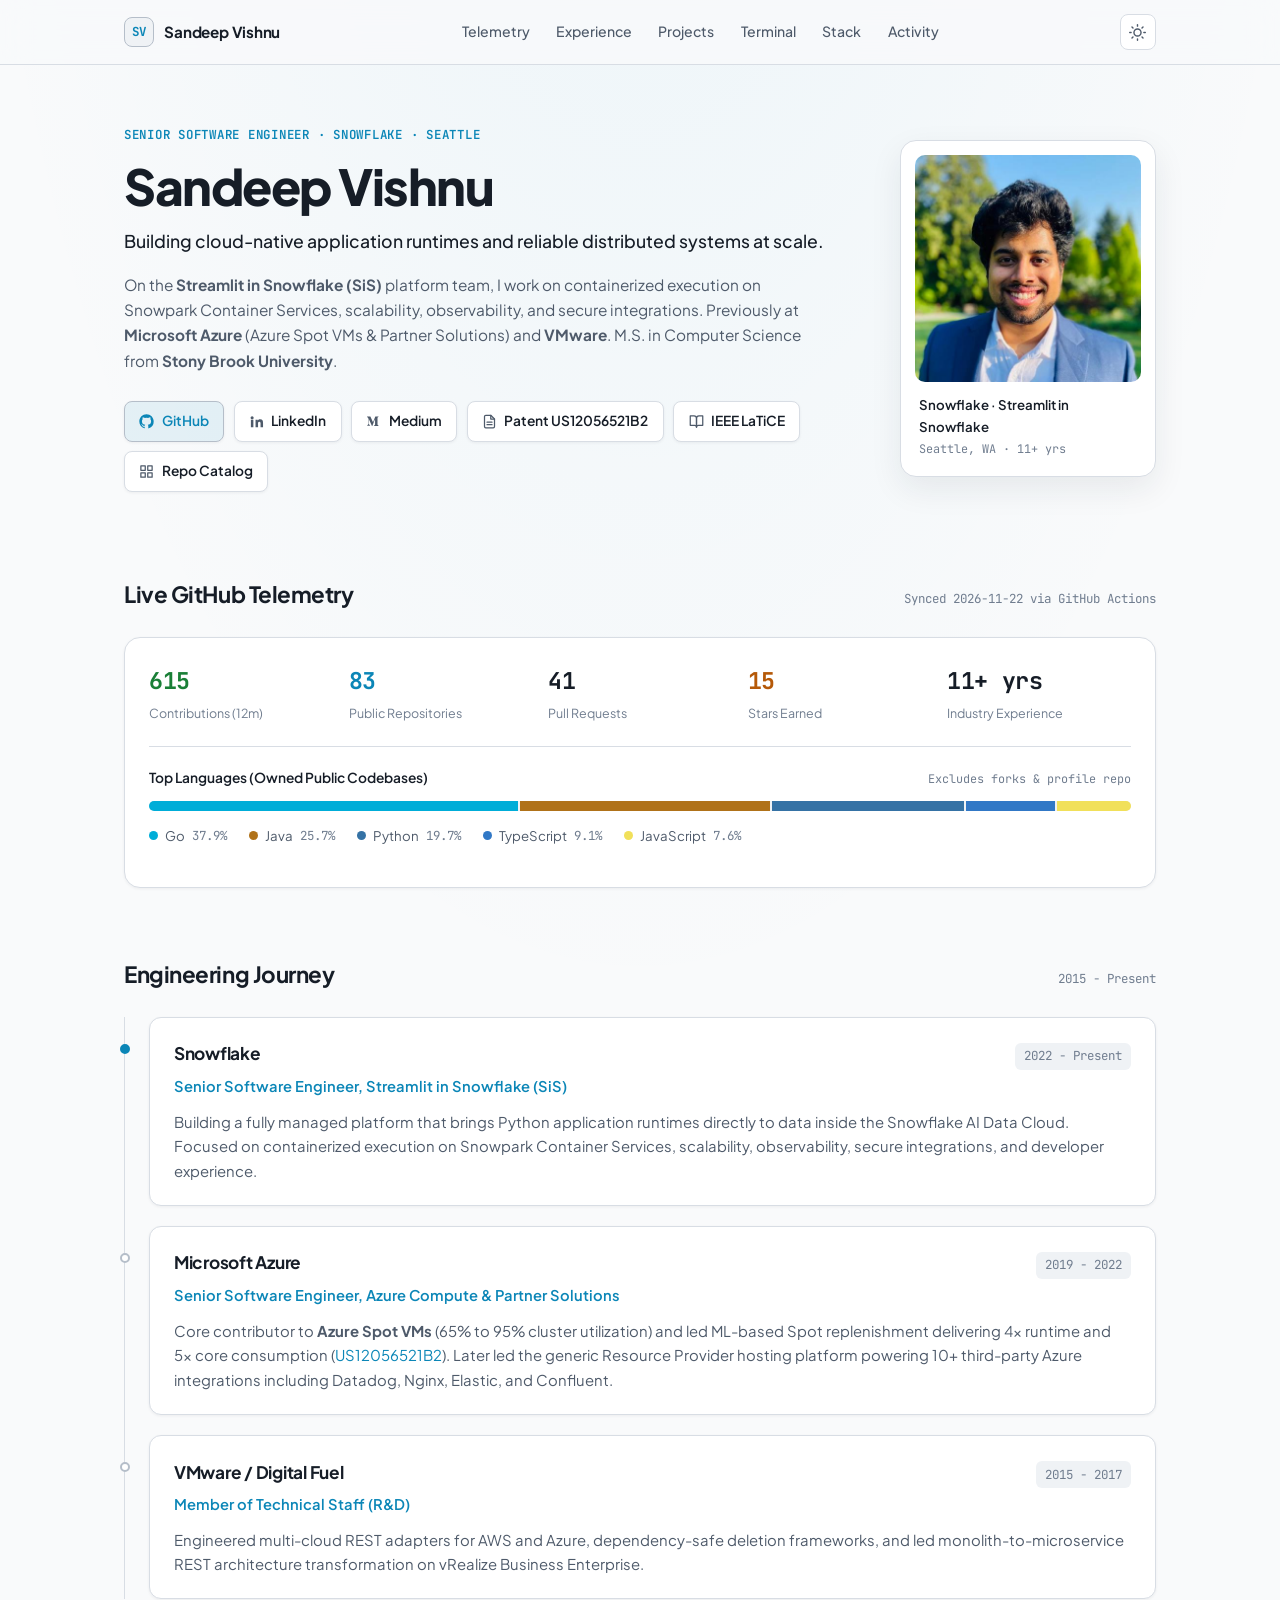
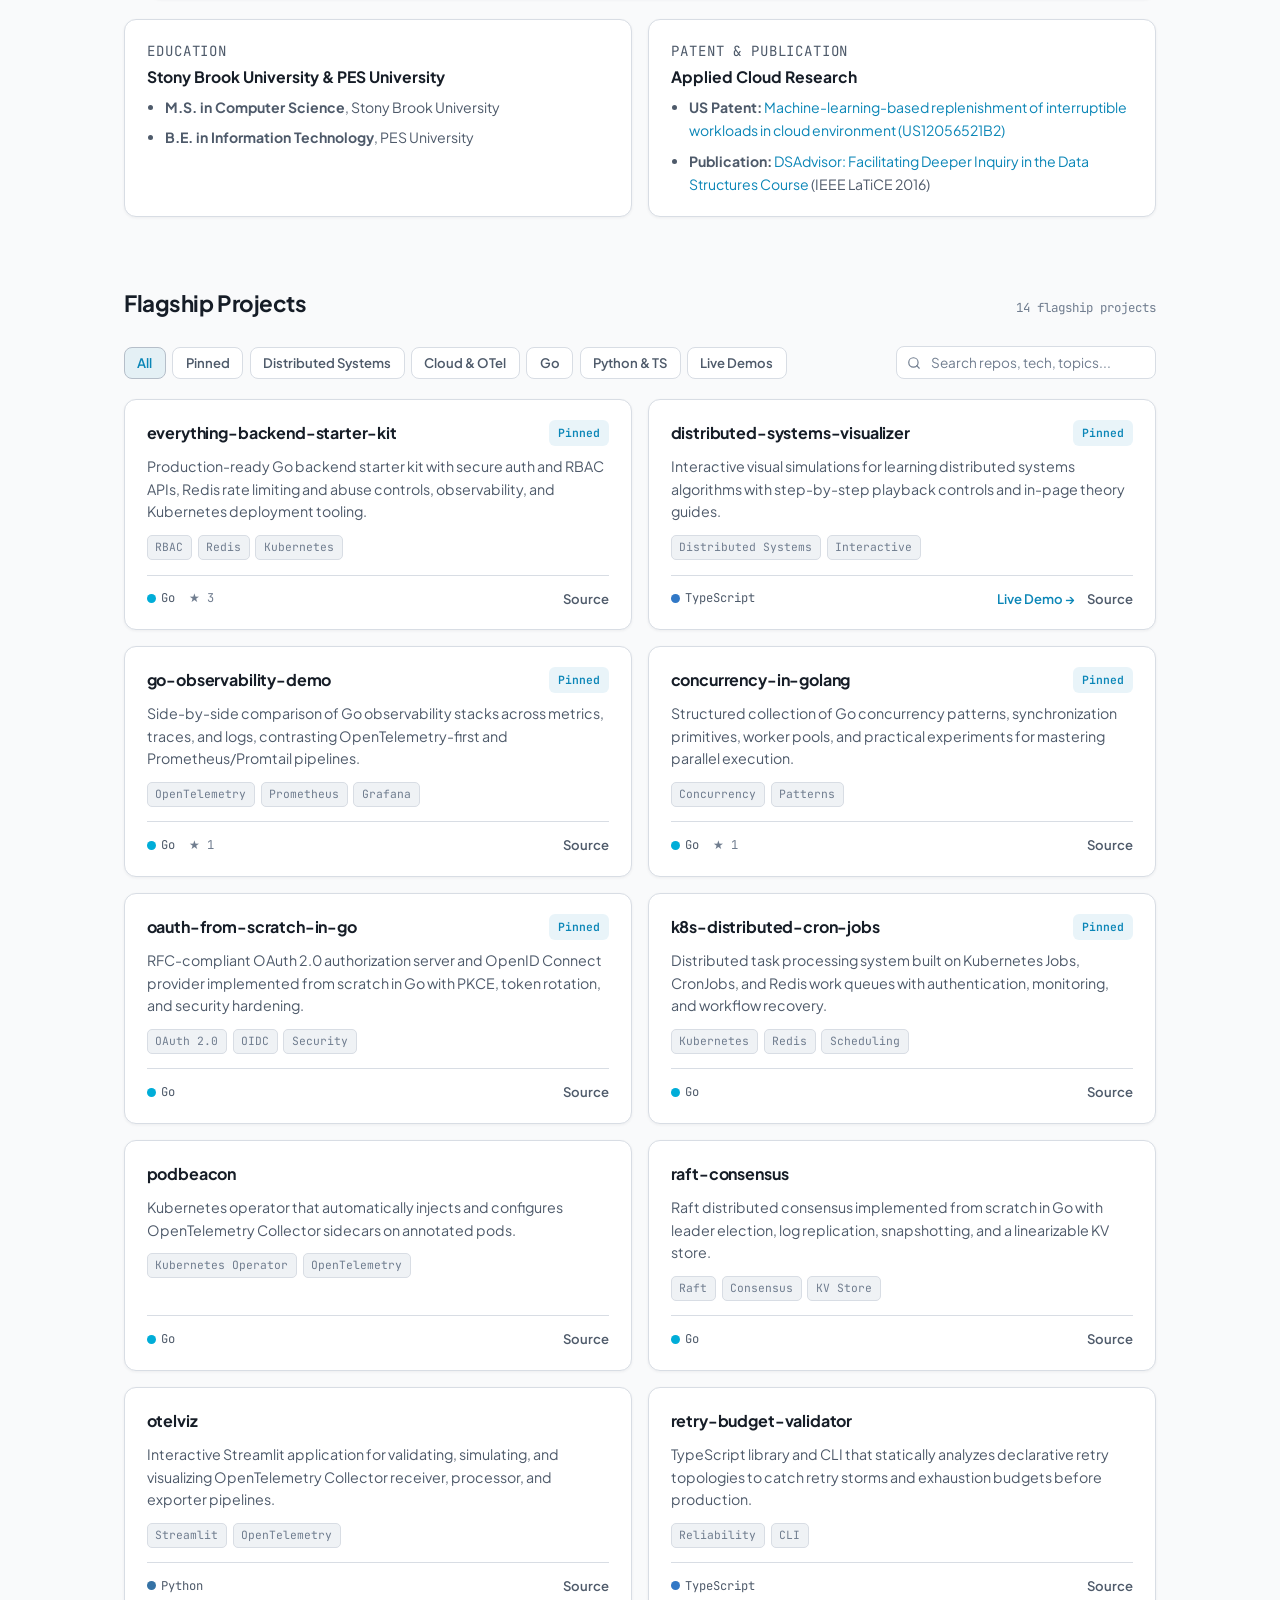
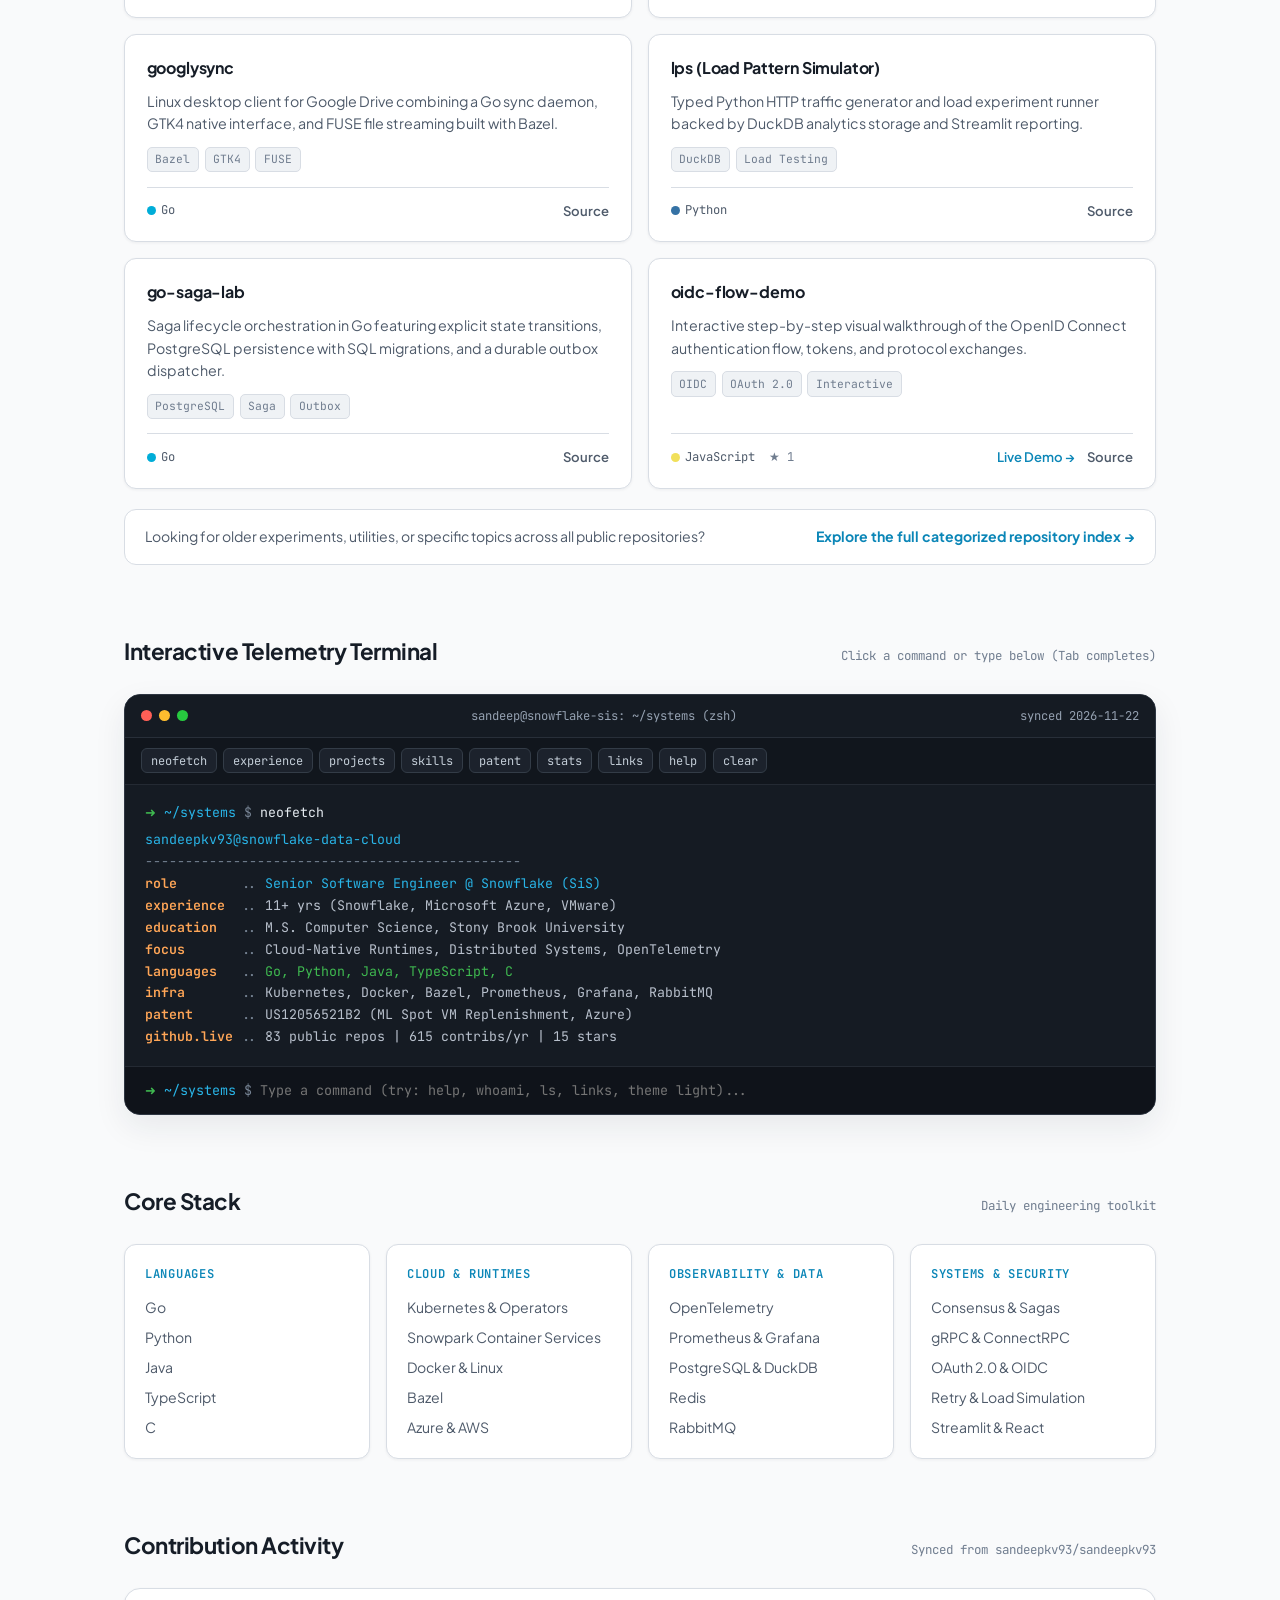
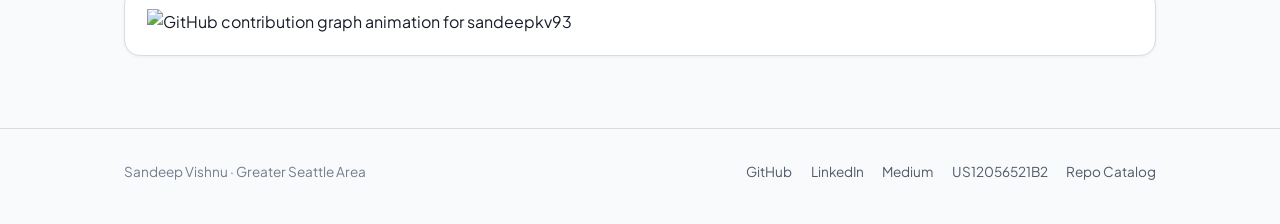
==== commit cc5ac280: "feat: add project topic tags, mobile nav with scrollspy, and interactive terminal commands" ====
--- a/index.html
+++ b/index.html
@@ -320,6 +320,7 @@
             <button class="cmd-chip" type="button" data-cmd="skills">skills</button>
             <button class="cmd-chip" type="button" data-cmd="patent">patent</button>
             <button class="cmd-chip" type="button" data-cmd="stats">stats</button>
+            <button class="cmd-chip" type="button" data-cmd="links">links</button>
             <button class="cmd-chip" type="button" data-cmd="help">help</button>
             <button class="cmd-chip" type="button" data-cmd="clear">clear</button>
           </div>
@@ -334,7 +335,7 @@
               id="terminal-input"
               class="terminal-input"
               type="text"
-              placeholder="Type a command (try: help, neofetch, stats)..."
+              placeholder="Type a command (try: help, whoami, ls, links, theme light)..."
               aria-label="Terminal command input"
               spellcheck="false"
             />
--- a/styles.css
+++ b/styles.css
@@ -188,6 +188,11 @@
   background: var(--surface-2);
 }
 
+.site-nav a.is-active {
+  color: var(--accent);
+  background: var(--accent-soft);
+}
+
 .theme-toggle {
   display: inline-flex;
   align-items: center;
@@ -783,6 +788,27 @@
   line-height: 1.58;
 }
 
+.project-tags {
+  display: flex;
+  flex-wrap: wrap;
+  gap: 0.35rem;
+  margin-top: 0.75rem;
+}
+
+.project-tag {
+  font-family: var(--font-mono);
+  font-size: 0.71rem;
+  color: var(--text-muted);
+  background: var(--surface-2);
+  border: 1px solid var(--border);
+  border-radius: 5px;
+  padding: 0.14rem 0.48rem;
+}
+
+.project-card:hover .project-tag {
+  background: var(--surface);
+}
+
 .project-footer {
   display: flex;
   align-items: center;
@@ -988,6 +1014,16 @@
   color: hsl(214, 12%, 52%);
 }
 
+.term-link {
+  color: #29b5e8;
+  text-decoration: underline;
+  text-underline-offset: 2px;
+}
+
+.term-link:hover {
+  color: #7dd3fc;
+}
+
 .terminal-input-row {
   display: flex;
   align-items: center;
@@ -1095,6 +1131,10 @@
   color: var(--accent);
 }
 
+.section {
+  scroll-margin-top: 76px;
+}
+
 /* Responsive */
 @media (max-width: 920px) {
   .hero-grid {
@@ -1116,8 +1156,43 @@
 }
 
 @media (max-width: 720px) {
+  .header-inner {
+    height: auto;
+    flex-wrap: wrap;
+    padding: 0.7rem 0 0.55rem;
+    gap: 0.55rem;
+  }
+
+  .brand {
+    order: 1;
+  }
+
+  .theme-toggle {
+    order: 2;
+  }
+
   .site-nav {
+    order: 3;
+    flex-basis: 100%;
+    overflow-x: auto;
+    scrollbar-width: none;
+    padding: 0.35rem 0 0.15rem;
+    border-top: 1px solid var(--border);
+    gap: 0.25rem;
+  }
+
+  .site-nav::-webkit-scrollbar {
     display: none;
+  }
+
+  .site-nav a {
+    white-space: nowrap;
+    font-size: 0.83rem;
+    padding: 0.34rem 0.62rem;
+  }
+
+  .section {
+    scroll-margin-top: 112px;
   }
 
   .projects-grid,
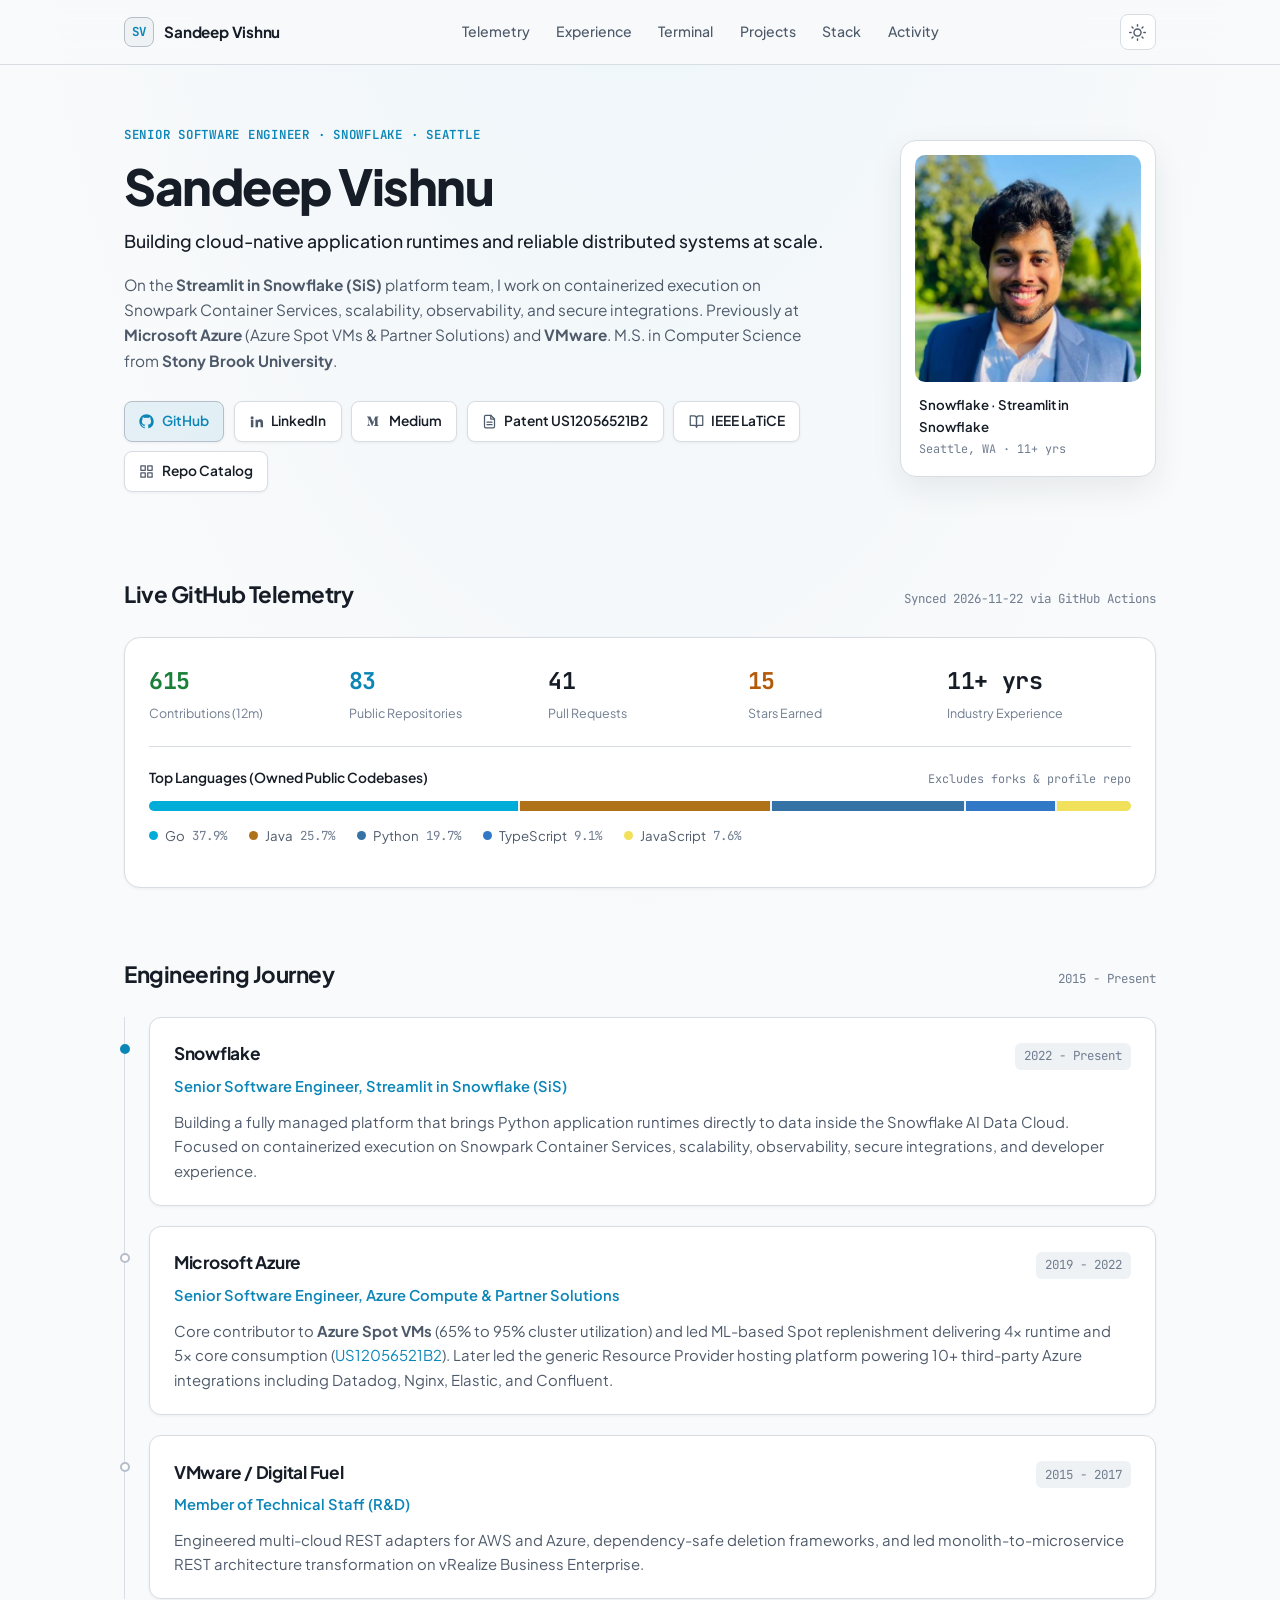
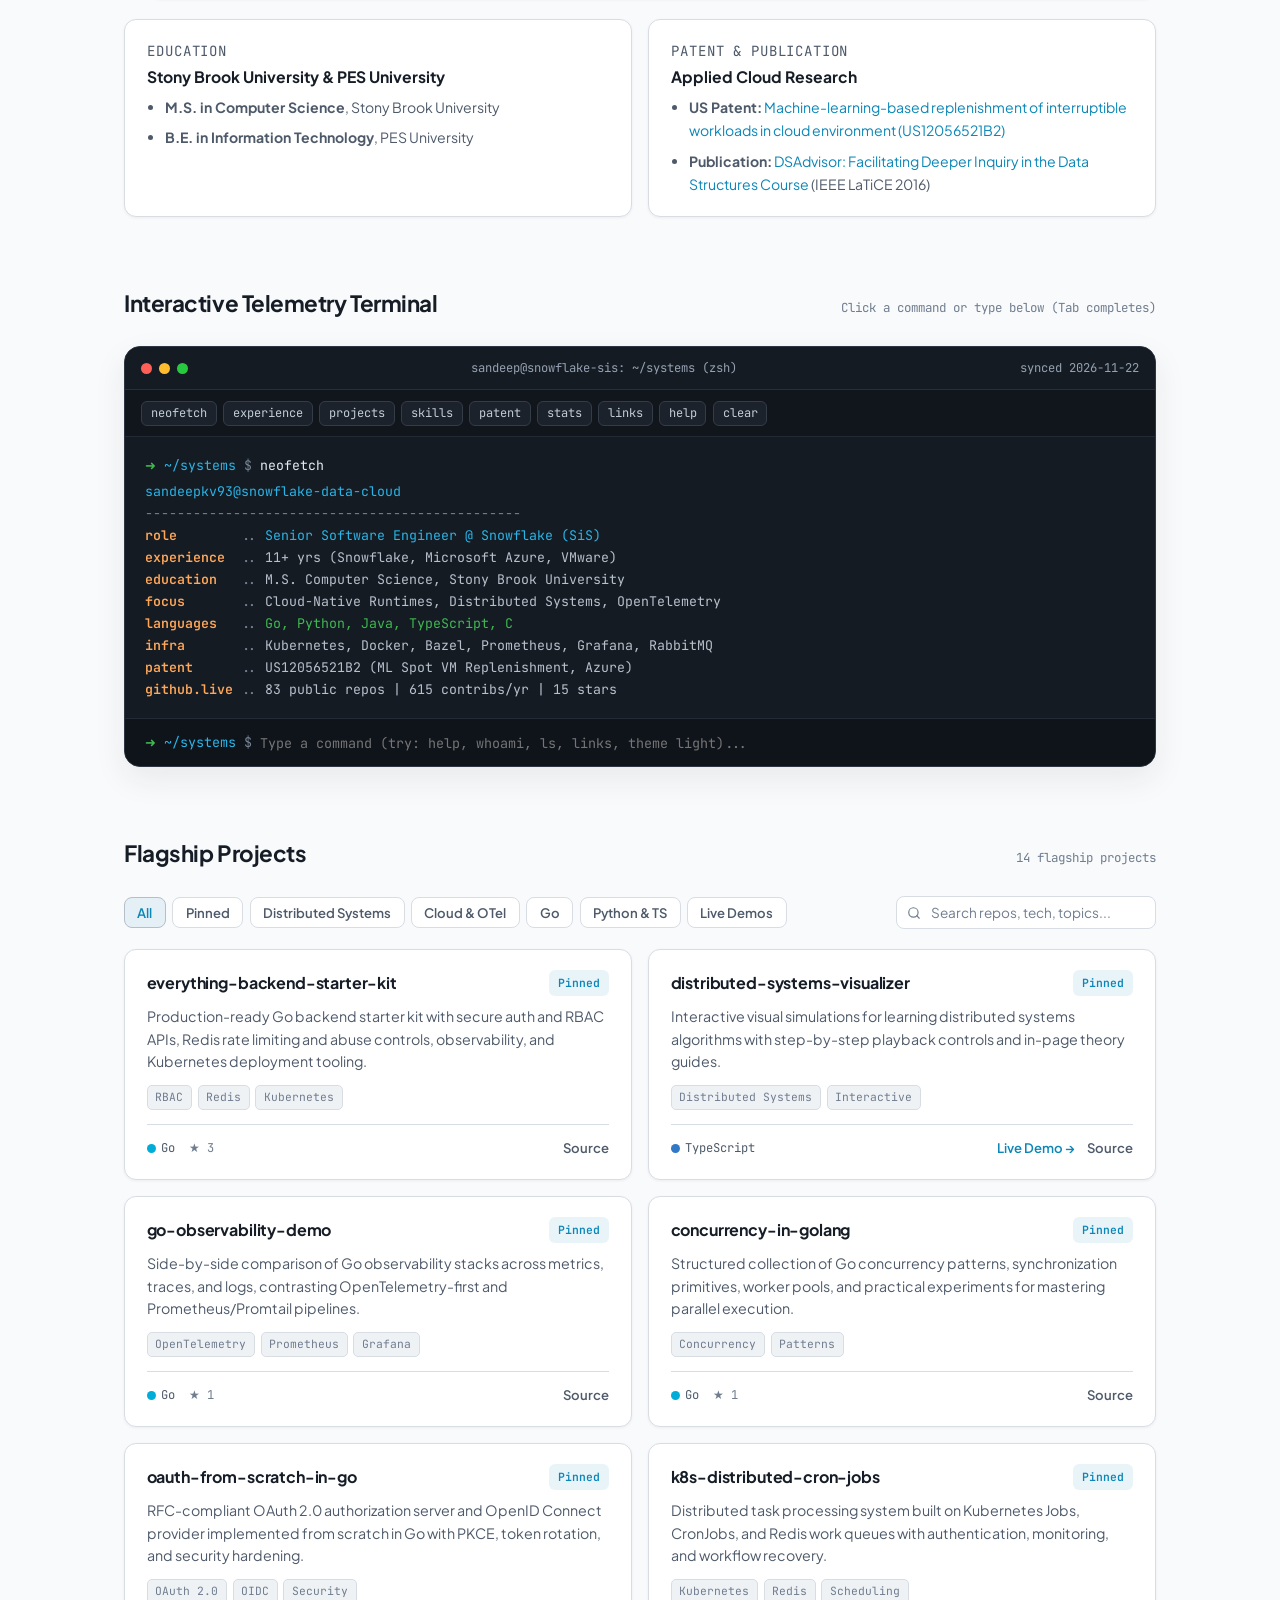
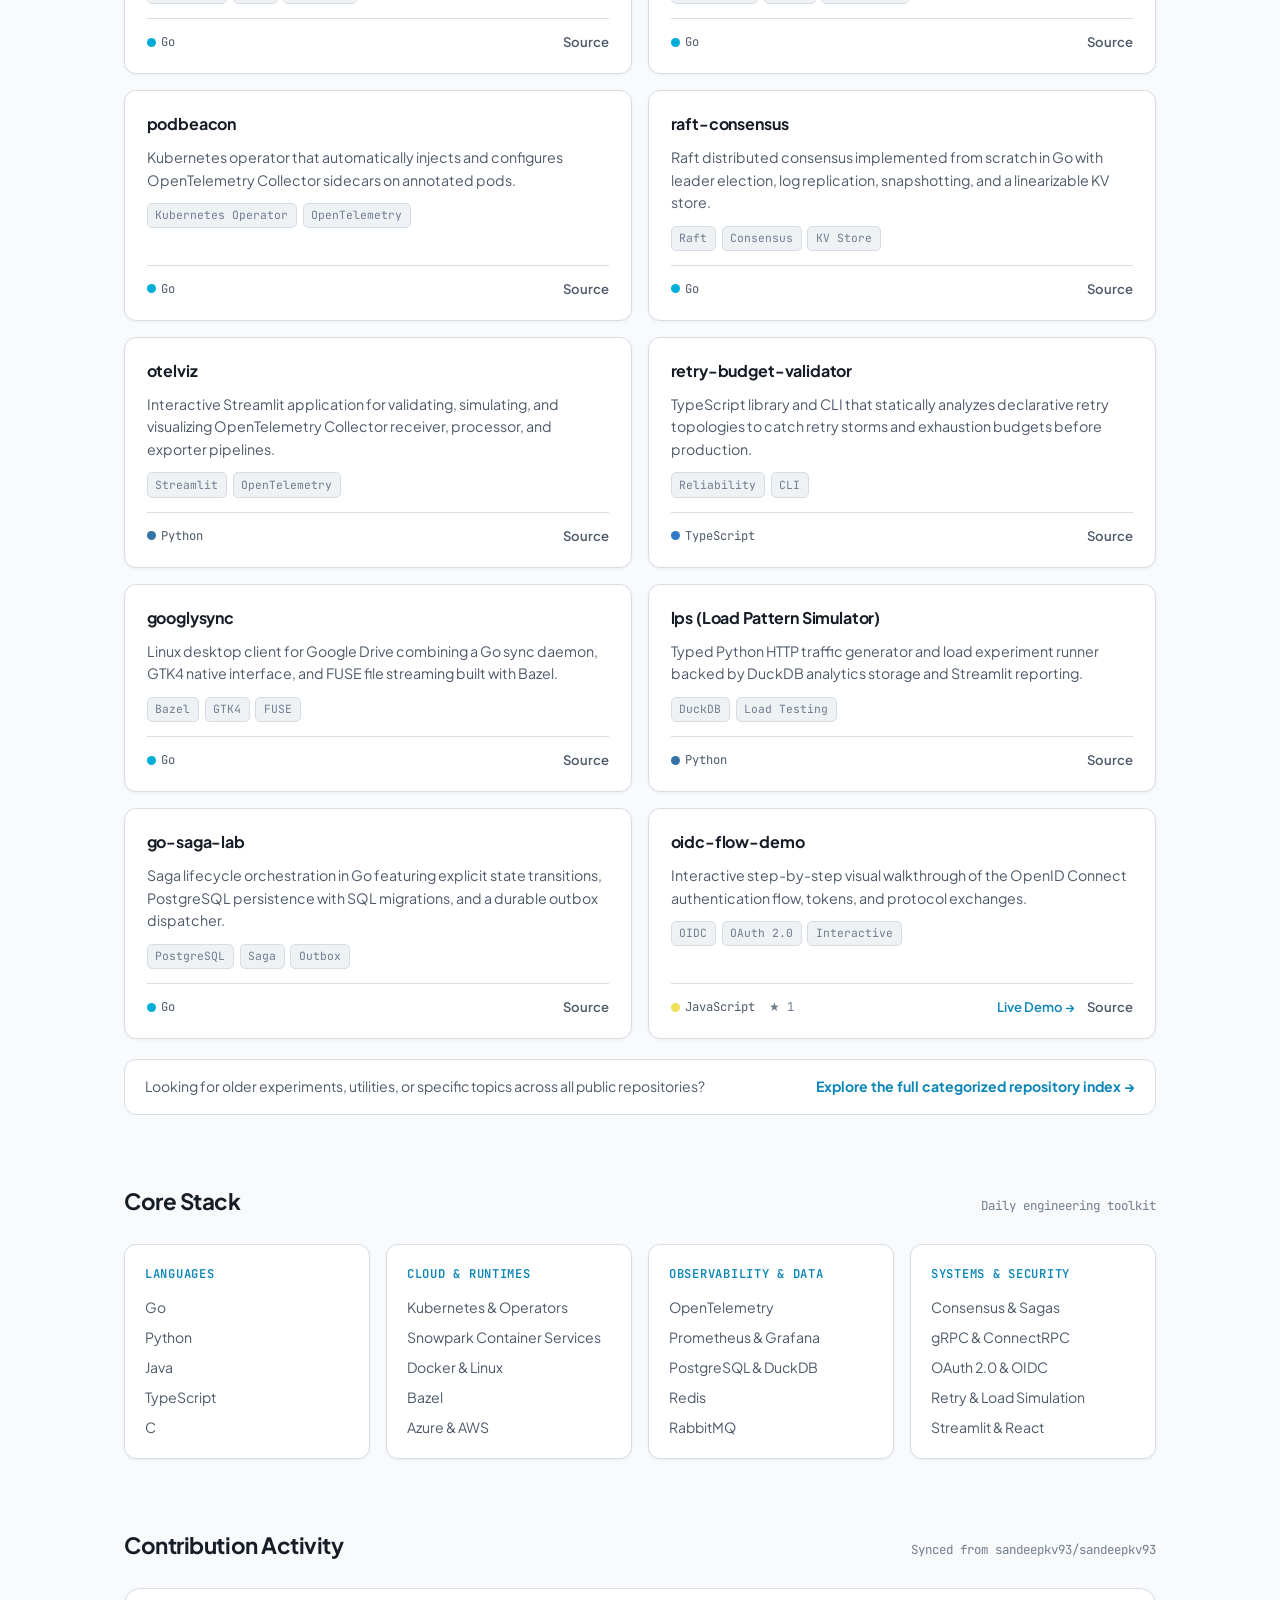
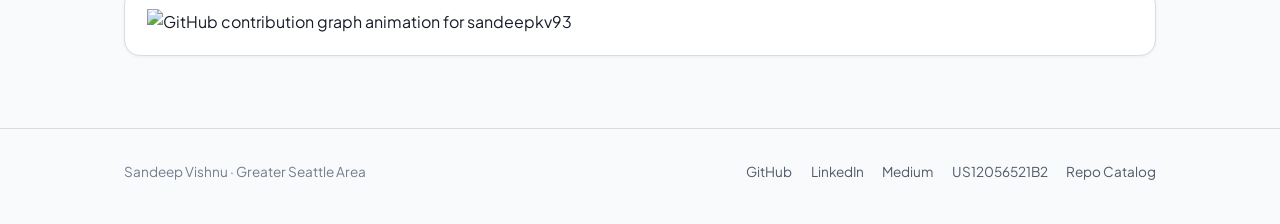
==== commit 538ec665: "chore: move Interactive Telemetry Terminal above Flagship Projects" ====
--- a/index.html
+++ b/index.html
@@ -37,8 +37,8 @@
       <nav class="site-nav" aria-label="Primary navigation">
         <a href="#telemetry">Telemetry</a>
         <a href="#experience">Experience</a>
+        <a href="#terminal">Terminal</a>
         <a href="#projects">Projects</a>
-        <a href="#terminal">Terminal</a>
         <a href="#stack">Stack</a>
         <a href="#activity">Activity</a>
       </nav>
@@ -257,43 +257,6 @@
       </div>
     </section>
 
-    <!-- Flagship Projects -->
-    <section id="projects" class="section">
-      <div class="container">
-        <div class="section-head">
-          <h2 class="section-title">Flagship Projects</h2>
-          <span class="section-meta" id="project-count">14 projects</span>
-        </div>
-
-        <div class="project-controls">
-          <div class="filter-group" role="group" aria-label="Filter projects by category">
-            <button class="filter-btn" type="button" data-filter="all" aria-pressed="true">All</button>
-            <button class="filter-btn" type="button" data-filter="pinned" aria-pressed="false">Pinned</button>
-            <button class="filter-btn" type="button" data-filter="distributed" aria-pressed="false">Distributed Systems</button>
-            <button class="filter-btn" type="button" data-filter="cloud" aria-pressed="false">Cloud &amp; OTel</button>
-            <button class="filter-btn" type="button" data-filter="go" aria-pressed="false">Go</button>
-            <button class="filter-btn" type="button" data-filter="web" aria-pressed="false">Python &amp; TS</button>
-            <button class="filter-btn" type="button" data-filter="demo" aria-pressed="false">Live Demos</button>
-          </div>
-
-          <div class="search-wrap">
-            <svg class="search-icon" viewBox="0 0 24 24" fill="none" stroke="currentColor" stroke-width="2" stroke-linecap="round" stroke-linejoin="round" aria-hidden="true">
-              <circle cx="11" cy="11" r="8"></circle>
-              <line x1="21" y1="21" x2="16.65" y2="16.65"></line>
-            </svg>
-            <input id="project-search" class="search-input" type="search" placeholder="Search repos, tech, topics..." aria-label="Search flagship projects" />
-          </div>
-        </div>
-
-        <div class="projects-grid" id="projects-grid"></div>
-
-        <div class="catalog-bar">
-          <span>Looking for older experiments, utilities, or specific topics across all public repositories?</span>
-          <a href="https://sandeepkv93.github.io/repo-index/" target="_blank" rel="noopener noreferrer"><strong>Explore the full categorized repository index &rarr;</strong></a>
-        </div>
-      </div>
-    </section>
-
     <!-- Interactive Terminal -->
     <section id="terminal" class="section">
       <div class="container">
@@ -344,6 +307,43 @@
       </div>
     </section>
 
+    <!-- Flagship Projects -->
+    <section id="projects" class="section">
+      <div class="container">
+        <div class="section-head">
+          <h2 class="section-title">Flagship Projects</h2>
+          <span class="section-meta" id="project-count">14 projects</span>
+        </div>
+
+        <div class="project-controls">
+          <div class="filter-group" role="group" aria-label="Filter projects by category">
+            <button class="filter-btn" type="button" data-filter="all" aria-pressed="true">All</button>
+            <button class="filter-btn" type="button" data-filter="pinned" aria-pressed="false">Pinned</button>
+            <button class="filter-btn" type="button" data-filter="distributed" aria-pressed="false">Distributed Systems</button>
+            <button class="filter-btn" type="button" data-filter="cloud" aria-pressed="false">Cloud &amp; OTel</button>
+            <button class="filter-btn" type="button" data-filter="go" aria-pressed="false">Go</button>
+            <button class="filter-btn" type="button" data-filter="web" aria-pressed="false">Python &amp; TS</button>
+            <button class="filter-btn" type="button" data-filter="demo" aria-pressed="false">Live Demos</button>
+          </div>
+
+          <div class="search-wrap">
+            <svg class="search-icon" viewBox="0 0 24 24" fill="none" stroke="currentColor" stroke-width="2" stroke-linecap="round" stroke-linejoin="round" aria-hidden="true">
+              <circle cx="11" cy="11" r="8"></circle>
+              <line x1="21" y1="21" x2="16.65" y2="16.65"></line>
+            </svg>
+            <input id="project-search" class="search-input" type="search" placeholder="Search repos, tech, topics..." aria-label="Search flagship projects" />
+          </div>
+        </div>
+
+        <div class="projects-grid" id="projects-grid"></div>
+
+        <div class="catalog-bar">
+          <span>Looking for older experiments, utilities, or specific topics across all public repositories?</span>
+          <a href="https://sandeepkv93.github.io/repo-index/" target="_blank" rel="noopener noreferrer"><strong>Explore the full categorized repository index &rarr;</strong></a>
+        </div>
+      </div>
+    </section>
+
     <!-- Core Stack -->
     <section id="stack" class="section">
       <div class="container">
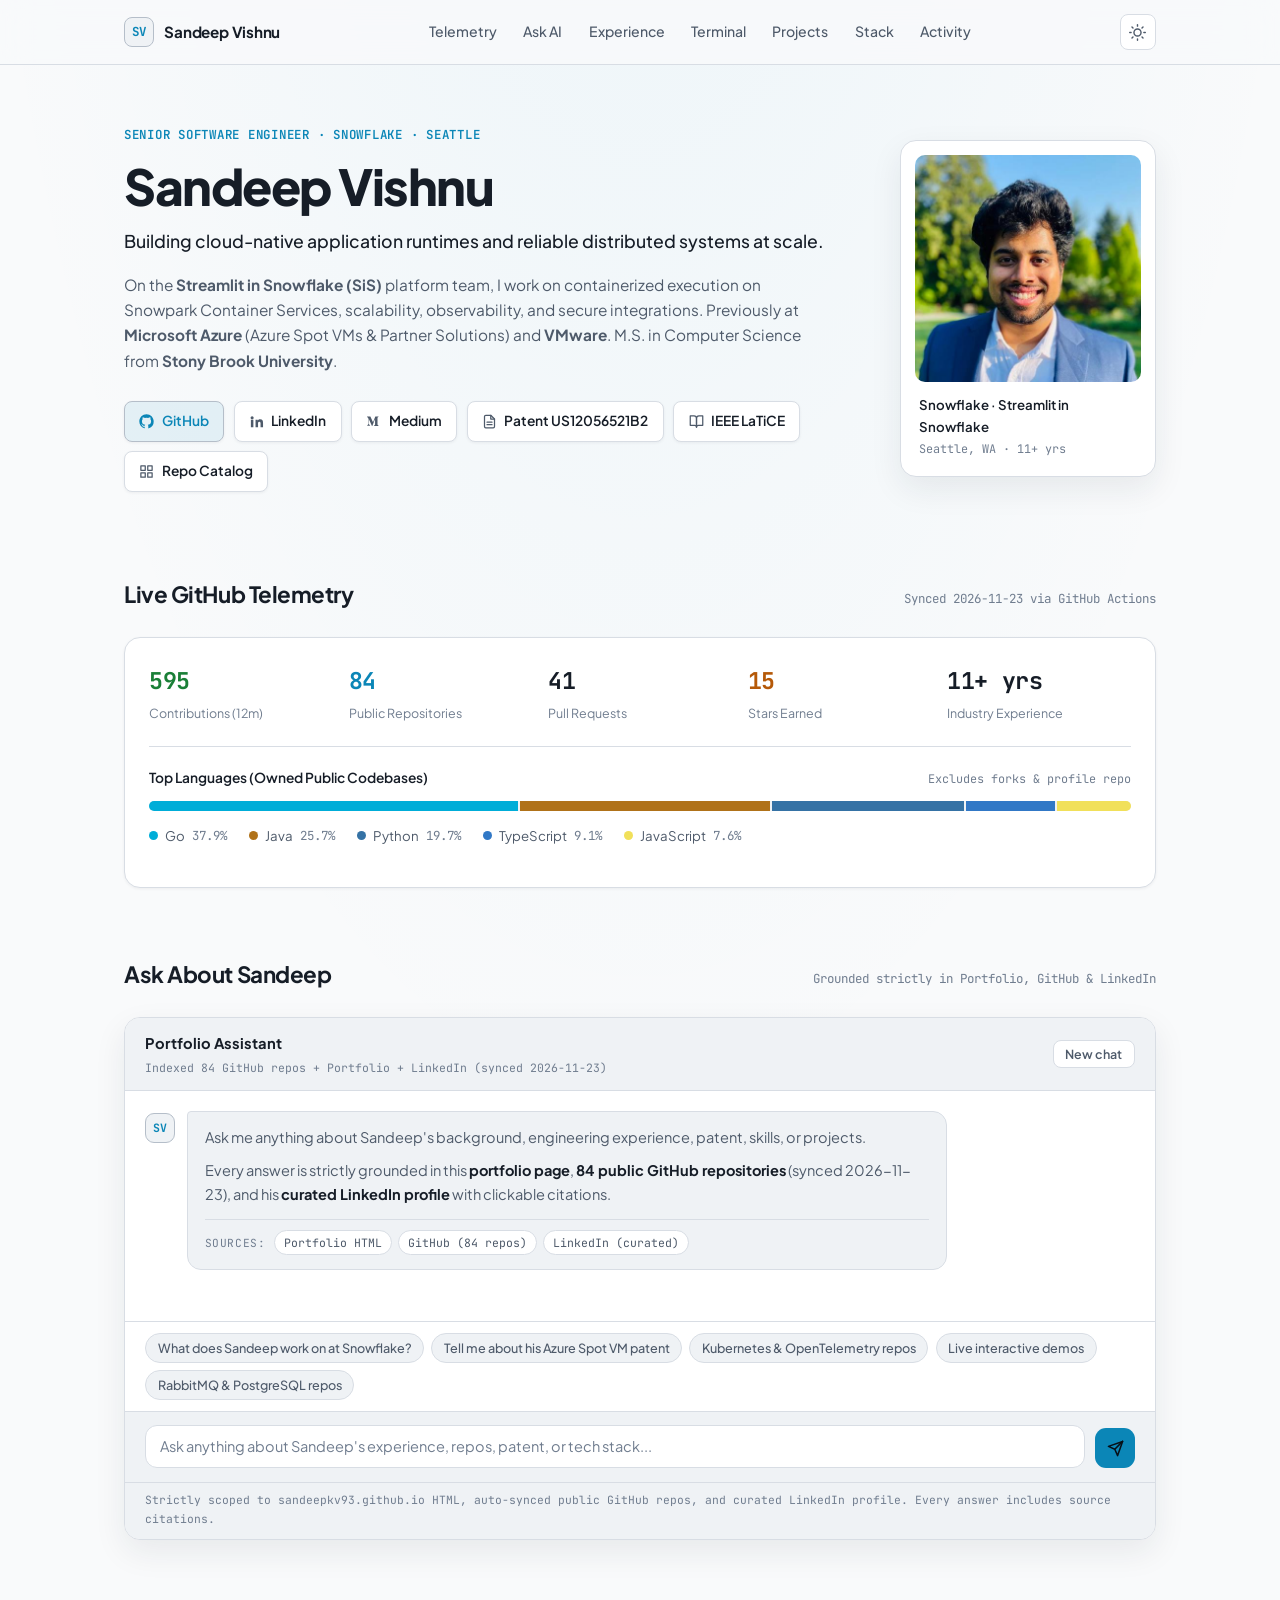
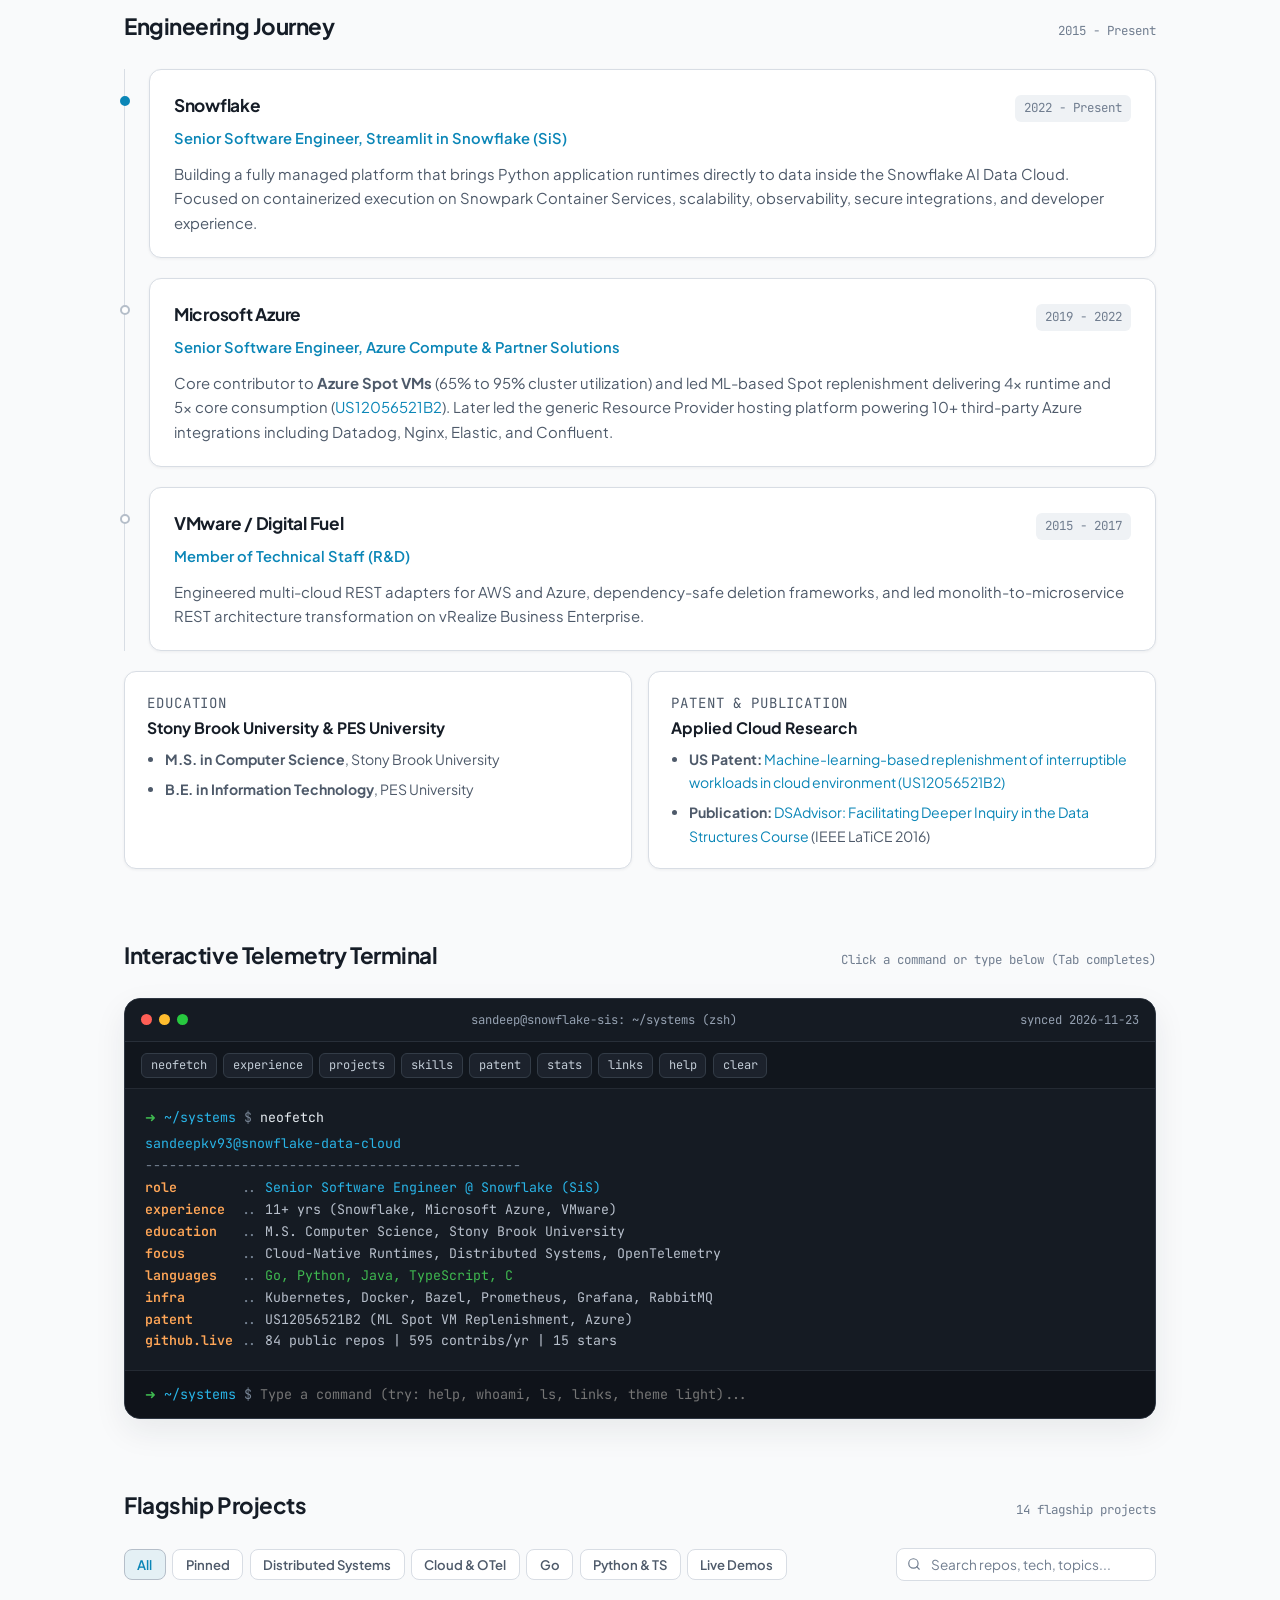
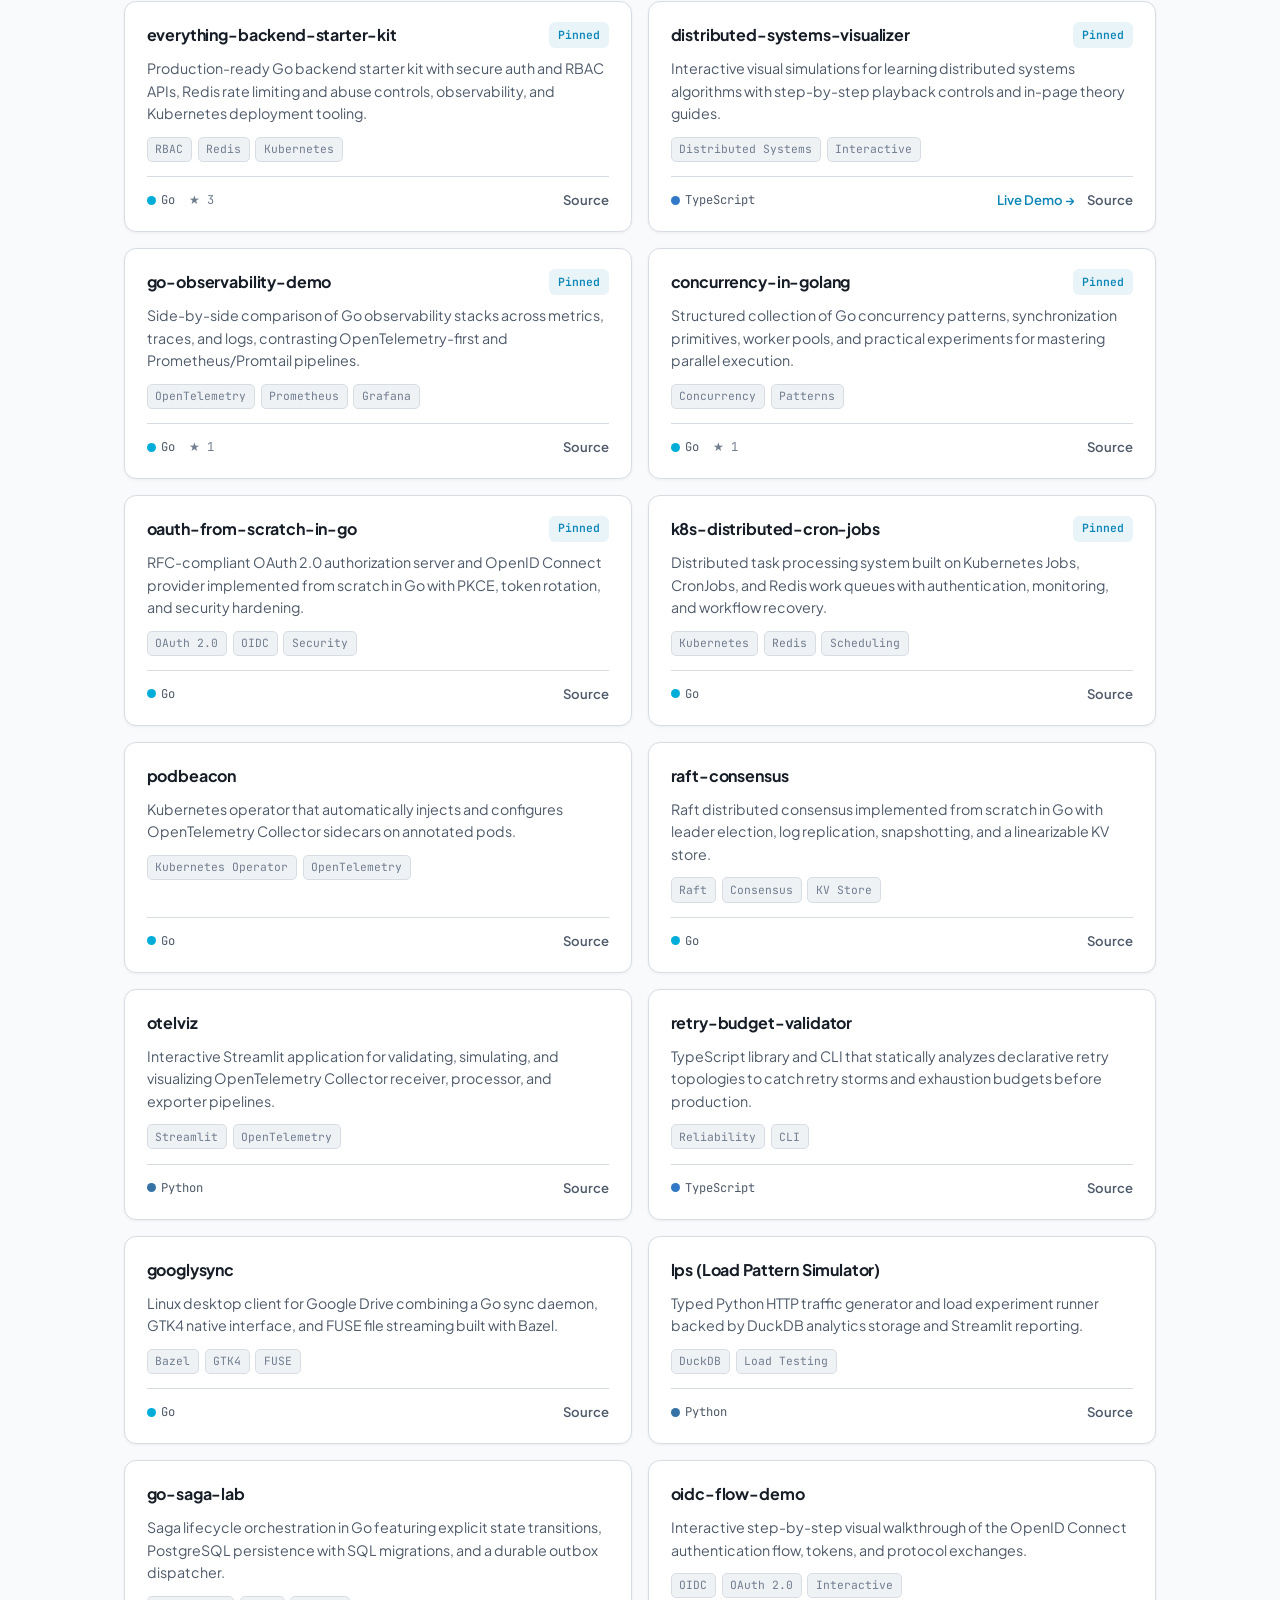
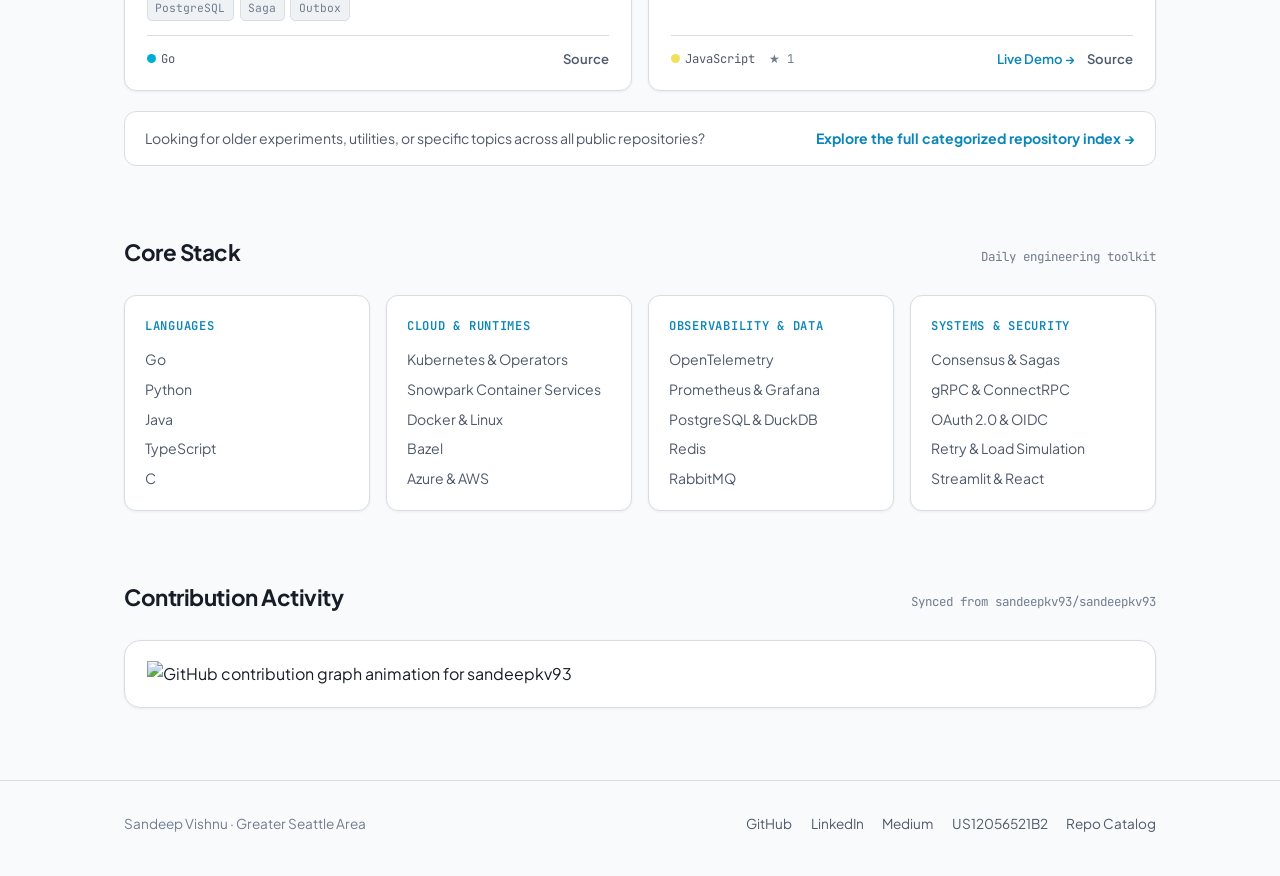
==== commit 7d331cc2: "feat: add ChatGPT-style grounded Q&A assistant backed by Portfolio HTML, GitHub repos, and curated L" ====
--- a/index.html
+++ b/index.html
@@ -36,6 +36,7 @@
 
       <nav class="site-nav" aria-label="Primary navigation">
         <a href="#telemetry">Telemetry</a>
+        <a href="#ask">Ask AI</a>
         <a href="#experience">Experience</a>
         <a href="#terminal">Terminal</a>
         <a href="#projects">Projects</a>
@@ -186,6 +187,56 @@
       </div>
     </section>
 
+    <!-- Ask About Sandeep (ChatGPT-Style Grounded Assistant) -->
+    <section id="ask" class="section">
+      <div class="container">
+        <div class="section-head">
+          <h2 class="section-title">Ask About Sandeep</h2>
+          <span class="section-meta">Grounded strictly in Portfolio, GitHub &amp; LinkedIn</span>
+        </div>
+
+        <div class="chat-shell">
+          <div class="chat-topbar">
+            <div class="chat-topbar-left">
+              <span class="chat-topbar-title">Portfolio Assistant</span>
+              <span class="chat-topbar-meta" id="chat-kb-meta">Indexed GitHub repos + Portfolio HTML + curated LinkedIn</span>
+            </div>
+            <button id="chat-clear" class="chat-clear-btn" type="button">New chat</button>
+          </div>
+
+          <div id="chat-messages" class="chat-messages" role="log" aria-live="polite" aria-label="Conversation history"></div>
+
+          <div class="chat-starters" role="group" aria-label="Suggested questions">
+            <button class="chat-starter-btn" type="button" data-prompt="What does Sandeep work on at Snowflake?">What does Sandeep work on at Snowflake?</button>
+            <button class="chat-starter-btn" type="button" data-prompt="Tell me about his Azure Spot VM patent">Tell me about his Azure Spot VM patent</button>
+            <button class="chat-starter-btn" type="button" data-prompt="Show his Kubernetes and OpenTelemetry repos">Kubernetes &amp; OpenTelemetry repos</button>
+            <button class="chat-starter-btn" type="button" data-prompt="What are his live interactive demos?">Live interactive demos</button>
+            <button class="chat-starter-btn" type="button" data-prompt="Has he built anything with RabbitMQ or PostgreSQL?">RabbitMQ &amp; PostgreSQL repos</button>
+          </div>
+
+          <form id="chat-form" class="chat-composer" autocomplete="off">
+            <textarea
+              id="chat-input"
+              class="chat-input"
+              rows="1"
+              placeholder="Ask anything about Sandeep's experience, repos, patent, or tech stack..."
+              aria-label="Ask a question about Sandeep Vishnu"
+            ></textarea>
+            <button id="chat-send" class="chat-send-btn" type="submit" aria-label="Send question" title="Send question">
+              <svg viewBox="0 0 24 24" fill="none" stroke="currentColor" stroke-width="2.2" stroke-linecap="round" stroke-linejoin="round" aria-hidden="true">
+                <line x1="22" y1="2" x2="11" y2="13"></line>
+                <polygon points="22 2 15 22 11 13 2 9 22 2"></polygon>
+              </svg>
+            </button>
+          </form>
+
+          <p class="chat-footnote">
+            Strictly scoped to sandeepkv93.github.io HTML, auto-synced public GitHub repos, and curated LinkedIn profile. Every answer includes source citations.
+          </p>
+        </div>
+      </div>
+    </section>
+
     <!-- Engineering Journey -->
     <section id="experience" class="section">
       <div class="container">
@@ -434,5 +485,6 @@
   </footer>
 
   <script src="./app.js" defer></script>
+  <script src="./chat.js" defer></script>
 </body>
 </html>
--- a/styles.css
+++ b/styles.css
@@ -1131,6 +1131,331 @@
   color: var(--accent);
 }
 
+/* Ask About Sandeep (ChatGPT-Style Grounded Q&A) */
+.chat-shell {
+  background: var(--surface);
+  border: 1px solid var(--border);
+  border-radius: var(--radius-lg);
+  box-shadow: var(--shadow-md);
+  overflow: hidden;
+  display: flex;
+  flex-direction: column;
+}
+
+.chat-topbar {
+  display: flex;
+  align-items: center;
+  justify-content: space-between;
+  gap: 1rem;
+  flex-wrap: wrap;
+  padding: 0.85rem 1.25rem;
+  background: var(--surface-2);
+  border-bottom: 1px solid var(--border);
+}
+
+.chat-topbar-left {
+  display: flex;
+  flex-direction: column;
+  gap: 0.12rem;
+}
+
+.chat-topbar-title {
+  font-size: 0.92rem;
+  font-weight: 700;
+  color: var(--text);
+}
+
+.chat-topbar-meta {
+  font-family: var(--font-mono);
+  font-size: 0.72rem;
+  color: var(--text-muted);
+}
+
+.chat-clear-btn {
+  border: 1px solid var(--border);
+  background: var(--surface);
+  color: var(--text-secondary);
+  font-family: var(--font-sans);
+  font-size: 0.78rem;
+  font-weight: 600;
+  padding: 0.34rem 0.72rem;
+  border-radius: var(--radius-sm);
+  cursor: pointer;
+  transition: background-color 0.15s ease, color 0.15s ease, border-color 0.15s ease;
+}
+
+.chat-clear-btn:hover {
+  background: var(--surface-hover);
+  color: var(--text);
+  border-color: var(--border-strong);
+}
+
+.chat-messages {
+  padding: 1.25rem;
+  display: flex;
+  flex-direction: column;
+  gap: 1rem;
+  min-height: 230px;
+  max-height: 440px;
+  overflow-y: auto;
+}
+
+.chat-msg {
+  display: flex;
+  align-items: flex-start;
+  gap: 0.75rem;
+}
+
+.chat-msg-user {
+  justify-content: flex-end;
+}
+
+.chat-avatar {
+  width: 30px;
+  height: 30px;
+  border-radius: 9px;
+  background: var(--surface-2);
+  border: 1px solid var(--border-strong);
+  color: var(--accent);
+  font-family: var(--font-mono);
+  font-size: 0.72rem;
+  font-weight: 700;
+  display: inline-flex;
+  align-items: center;
+  justify-content: center;
+  flex-shrink: 0;
+  margin-top: 0.1rem;
+}
+
+.chat-bubble {
+  max-width: min(760px, 88%);
+  border-radius: 14px;
+  padding: 0.85rem 1.05rem;
+  font-size: 0.91rem;
+  line-height: 1.62;
+}
+
+.chat-bubble-user {
+  background: var(--accent-soft);
+  color: var(--text);
+  border: 1px solid var(--border-strong);
+  border-bottom-right-radius: 4px;
+  font-weight: 500;
+}
+
+.chat-bubble-assistant {
+  background: var(--surface-2);
+  color: var(--text);
+  border: 1px solid var(--border);
+  border-top-left-radius: 4px;
+}
+
+.chat-answer-body p {
+  margin: 0 0 0.6rem;
+  color: var(--text-secondary);
+}
+
+.chat-answer-body p:last-child {
+  margin-bottom: 0;
+}
+
+.chat-answer-body strong {
+  color: var(--text);
+}
+
+.chat-answer-body ul {
+  margin: 0.35rem 0 0.65rem;
+  padding-left: 1.15rem;
+  display: flex;
+  flex-direction: column;
+  gap: 0.4rem;
+  color: var(--text-secondary);
+}
+
+.chat-answer-body ul:last-child {
+  margin-bottom: 0;
+}
+
+.chat-inline-link {
+  color: var(--accent);
+  font-weight: 600;
+  text-decoration: underline;
+  text-underline-offset: 2px;
+}
+
+.chat-inline-link:hover {
+  color: var(--accent-hover);
+}
+
+.chat-repo-meta {
+  font-family: var(--font-mono);
+  font-size: 0.78rem;
+  color: var(--text-muted);
+}
+
+.chat-citations {
+  display: flex;
+  align-items: center;
+  flex-wrap: wrap;
+  gap: 0.4rem;
+  margin-top: 0.8rem;
+  padding-top: 0.65rem;
+  border-top: 1px solid var(--border);
+}
+
+.chat-cite-label {
+  font-family: var(--font-mono);
+  font-size: 0.7rem;
+  text-transform: uppercase;
+  letter-spacing: 0.05em;
+  color: var(--text-muted);
+  margin-right: 0.15rem;
+}
+
+.chat-cite-chip {
+  font-family: var(--font-mono);
+  font-size: 0.72rem;
+  color: var(--text-secondary);
+  background: var(--surface);
+  border: 1px solid var(--border);
+  border-radius: 999px;
+  padding: 0.14rem 0.55rem;
+}
+
+.chat-cite-chip:hover {
+  color: var(--accent);
+  border-color: var(--border-strong);
+}
+
+.chat-typing {
+  display: inline-flex;
+  align-items: center;
+  gap: 0.32rem;
+  padding: 0.8rem 1rem;
+}
+
+.chat-typing span {
+  width: 6px;
+  height: 6px;
+  border-radius: 50%;
+  background: var(--text-muted);
+  animation: chatPulse 1.1s infinite ease-in-out;
+}
+
+.chat-typing span:nth-child(2) {
+  animation-delay: 0.16s;
+}
+
+.chat-typing span:nth-child(3) {
+  animation-delay: 0.32s;
+}
+
+@keyframes chatPulse {
+  0%, 80%, 100% {
+    opacity: 0.35;
+    transform: translateY(0);
+  }
+  40% {
+    opacity: 1;
+    transform: translateY(-2px);
+  }
+}
+
+.chat-starters {
+  display: flex;
+  flex-wrap: wrap;
+  gap: 0.45rem;
+  padding: 0.7rem 1.25rem;
+  border-top: 1px solid var(--border);
+  background: var(--surface);
+}
+
+.chat-starter-btn {
+  border: 1px solid var(--border);
+  background: var(--surface-2);
+  color: var(--text-secondary);
+  font-family: var(--font-sans);
+  font-size: 0.79rem;
+  font-weight: 500;
+  padding: 0.36rem 0.72rem;
+  border-radius: 999px;
+  cursor: pointer;
+  transition: background-color 0.15s ease, color 0.15s ease, border-color 0.15s ease;
+}
+
+.chat-starter-btn:hover {
+  background: var(--accent-soft);
+  color: var(--accent);
+  border-color: var(--border-strong);
+}
+
+.chat-composer {
+  display: flex;
+  align-items: flex-end;
+  gap: 0.65rem;
+  padding: 0.85rem 1.25rem;
+  border-top: 1px solid var(--border);
+  background: var(--surface-2);
+}
+
+.chat-input {
+  flex: 1;
+  resize: none;
+  border: 1px solid var(--border);
+  border-radius: 12px;
+  background: var(--surface);
+  color: var(--text);
+  font-family: var(--font-sans);
+  font-size: 0.91rem;
+  line-height: 1.45;
+  padding: 0.62rem 0.85rem;
+  max-height: 120px;
+}
+
+.chat-input::placeholder {
+  color: var(--text-muted);
+}
+
+.chat-input:focus {
+  outline: none;
+  border-color: var(--accent);
+}
+
+.chat-send-btn {
+  display: inline-flex;
+  align-items: center;
+  justify-content: center;
+  width: 40px;
+  height: 40px;
+  border-radius: 11px;
+  border: none;
+  background: var(--accent);
+  color: #071018;
+  cursor: pointer;
+  flex-shrink: 0;
+  transition: background-color 0.15s ease, transform 0.15s ease;
+}
+
+.chat-send-btn:hover {
+  background: var(--accent-hover);
+  transform: translateY(-1px);
+}
+
+.chat-send-btn svg {
+  width: 17px;
+  height: 17px;
+}
+
+.chat-footnote {
+  margin: 0;
+  padding: 0.5rem 1.25rem 0.65rem;
+  font-family: var(--font-mono);
+  font-size: 0.71rem;
+  color: var(--text-muted);
+  background: var(--surface-2);
+  border-top: 1px solid var(--border);
+}
+
 .section {
   scroll-margin-top: 76px;
 }
